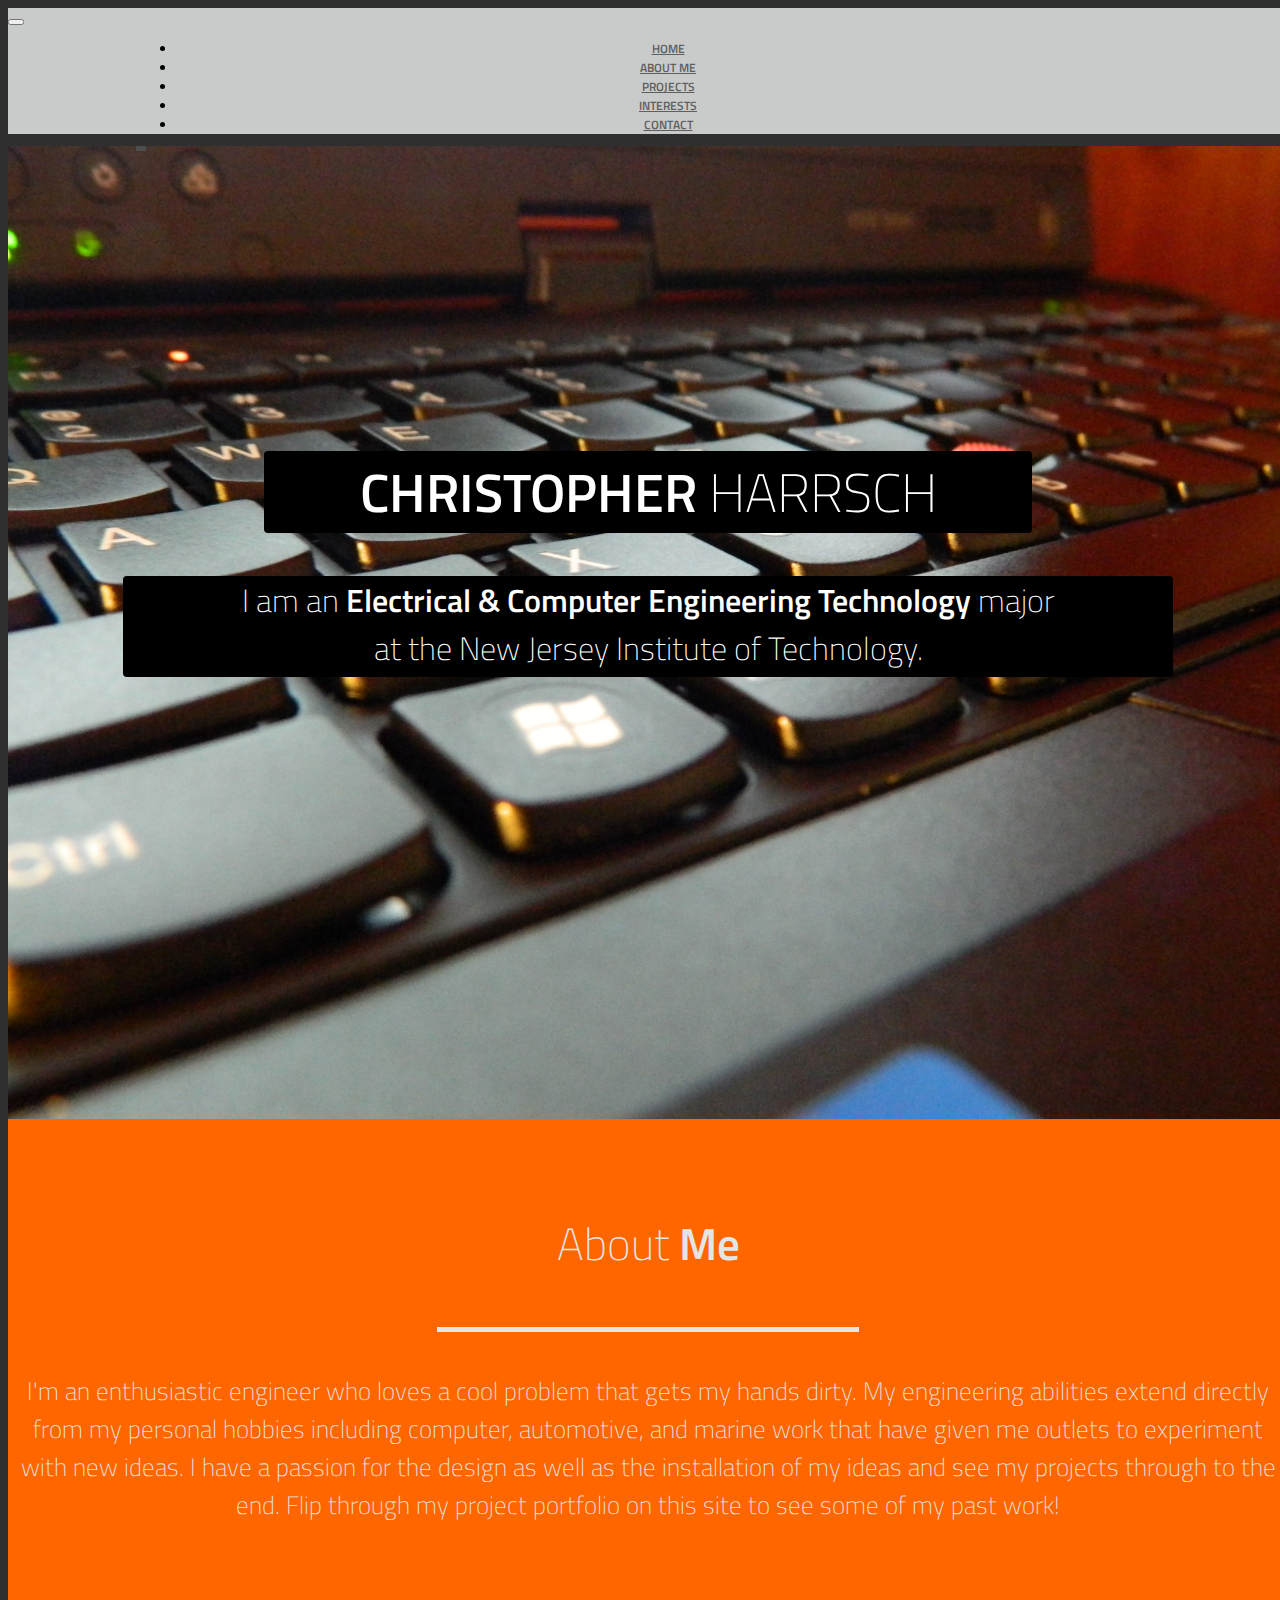
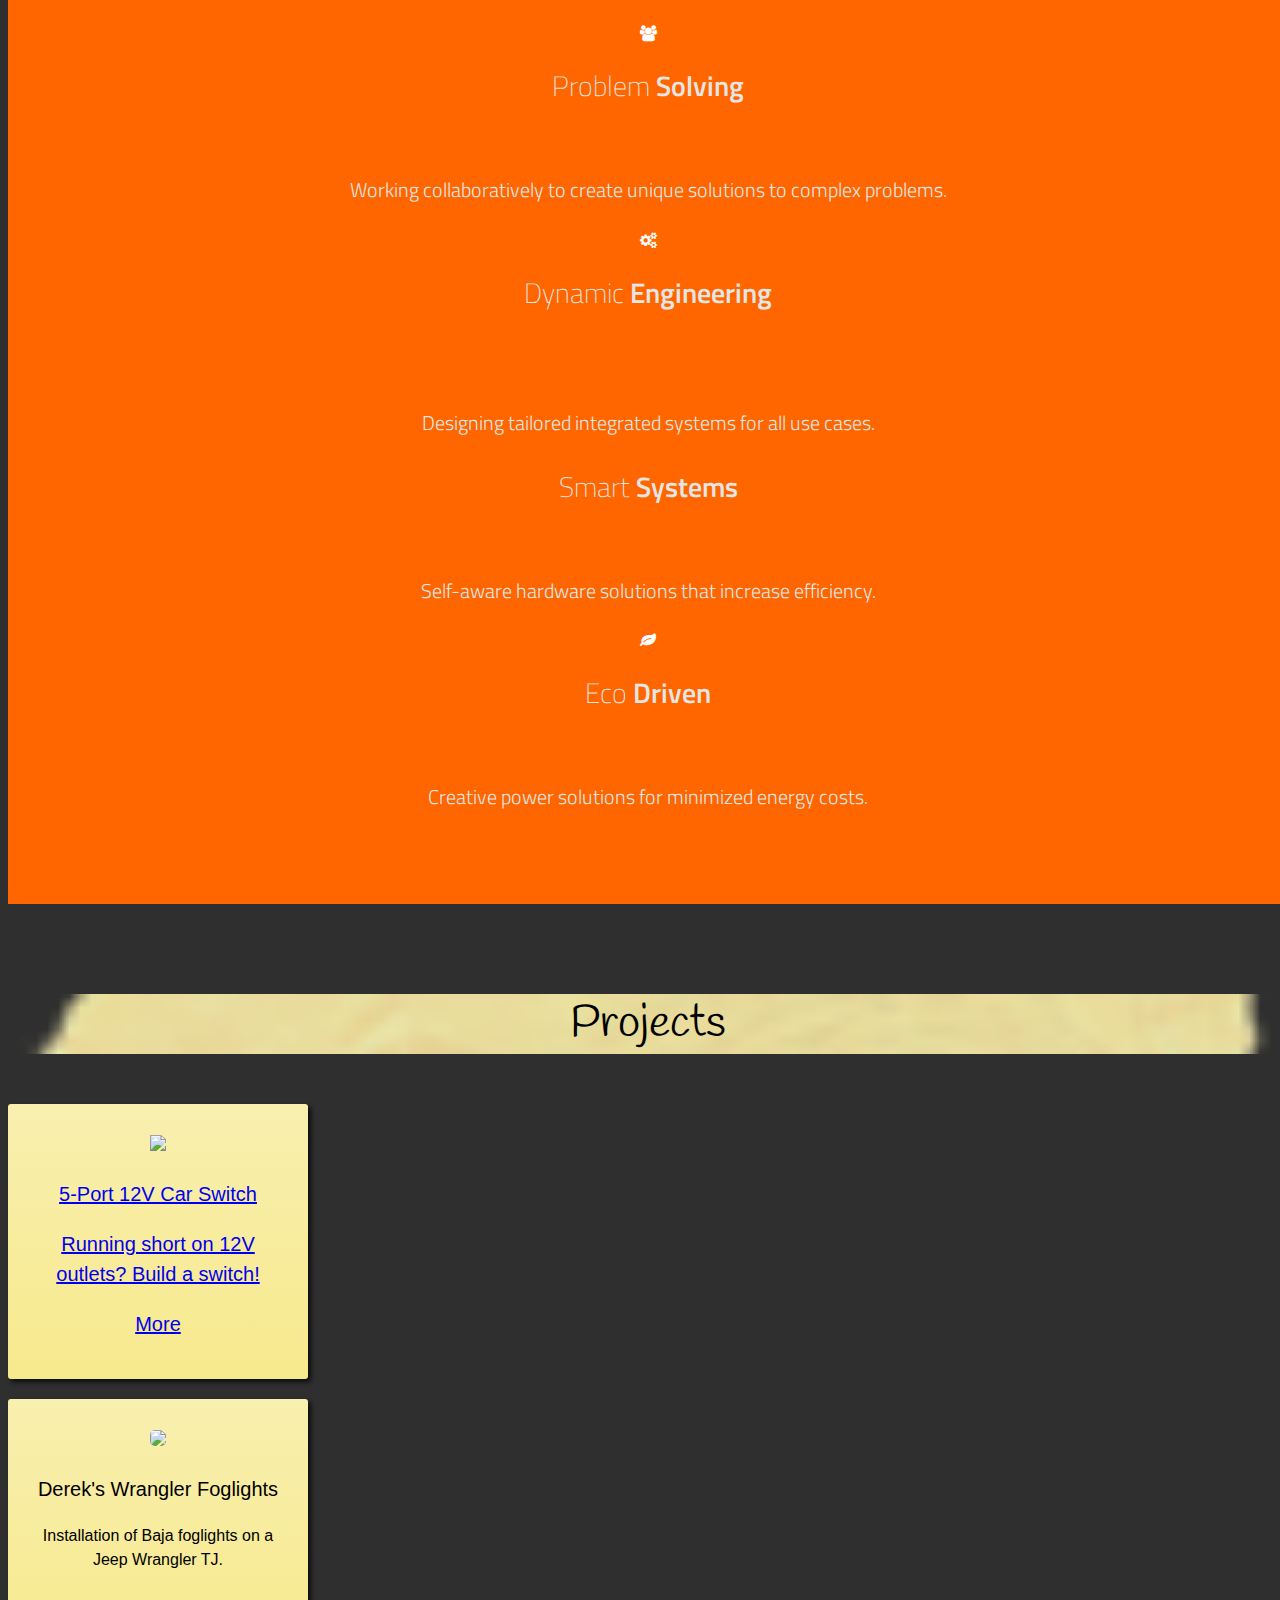
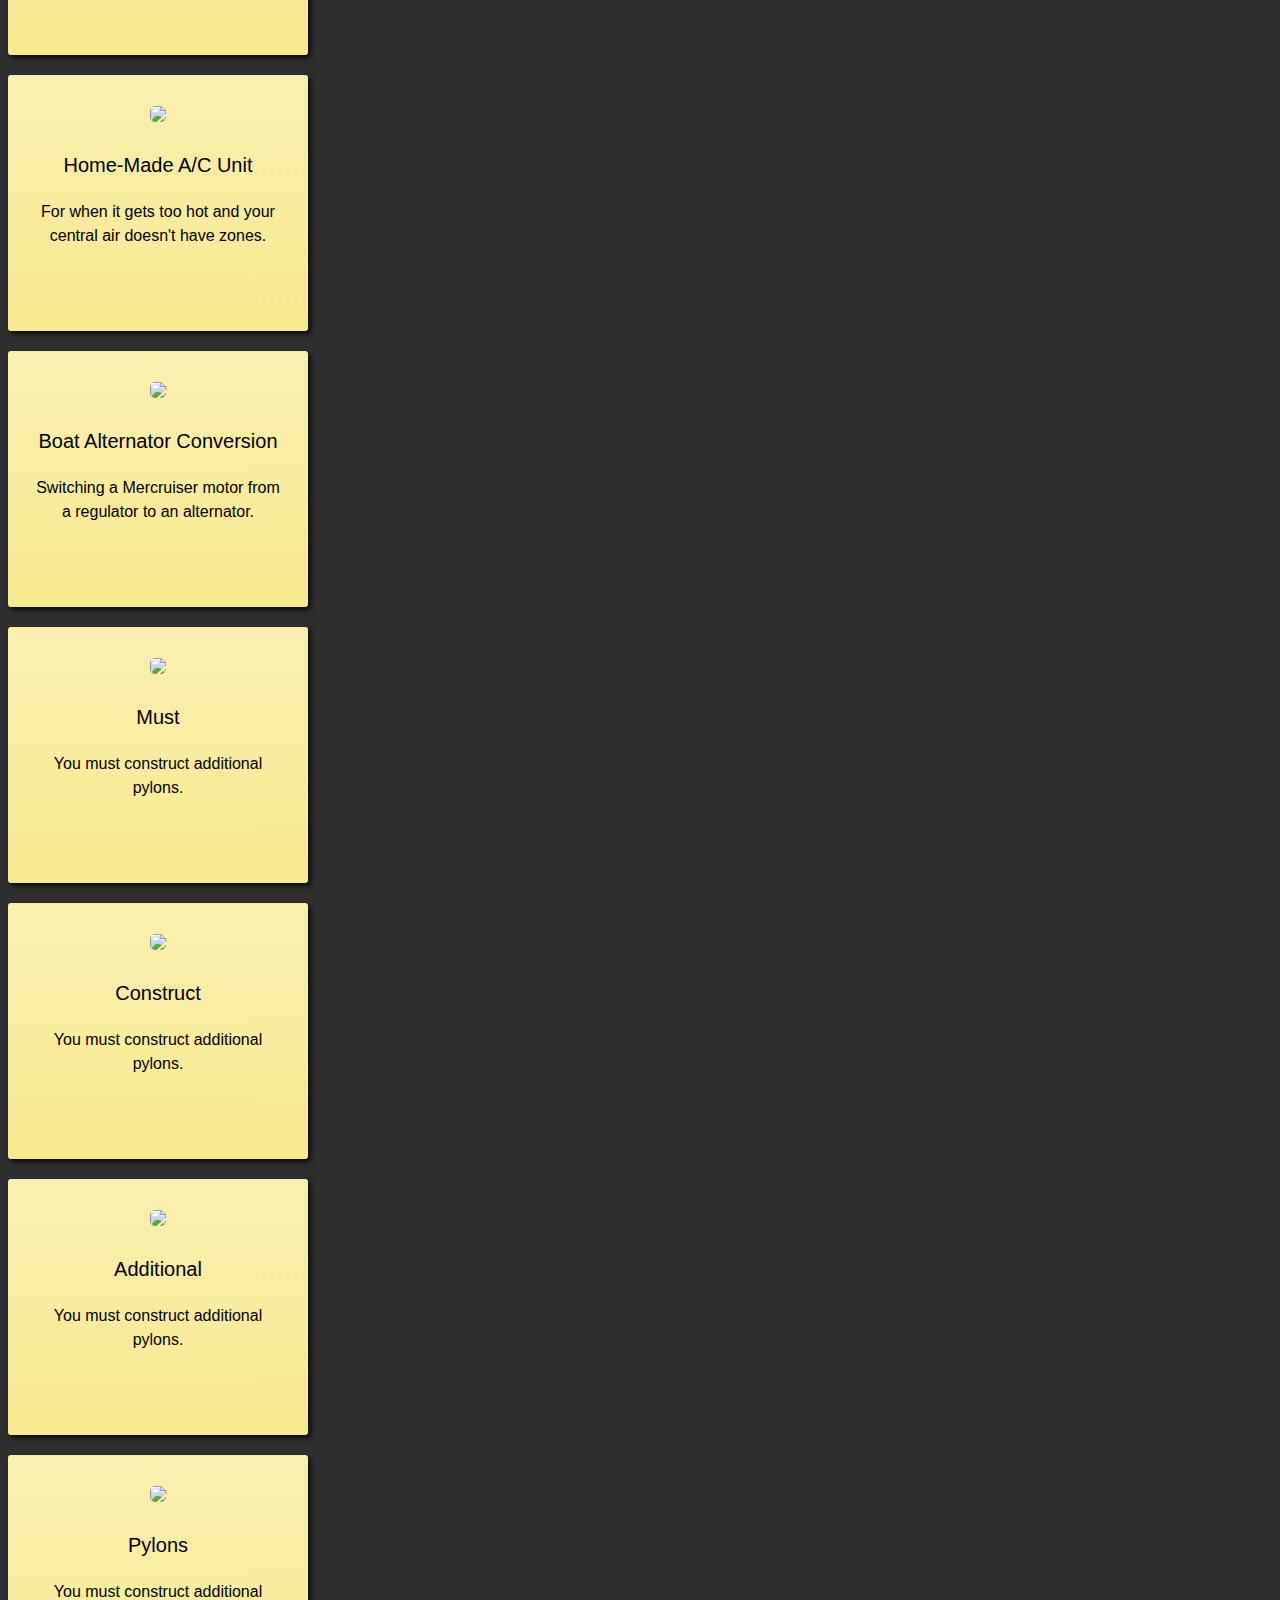
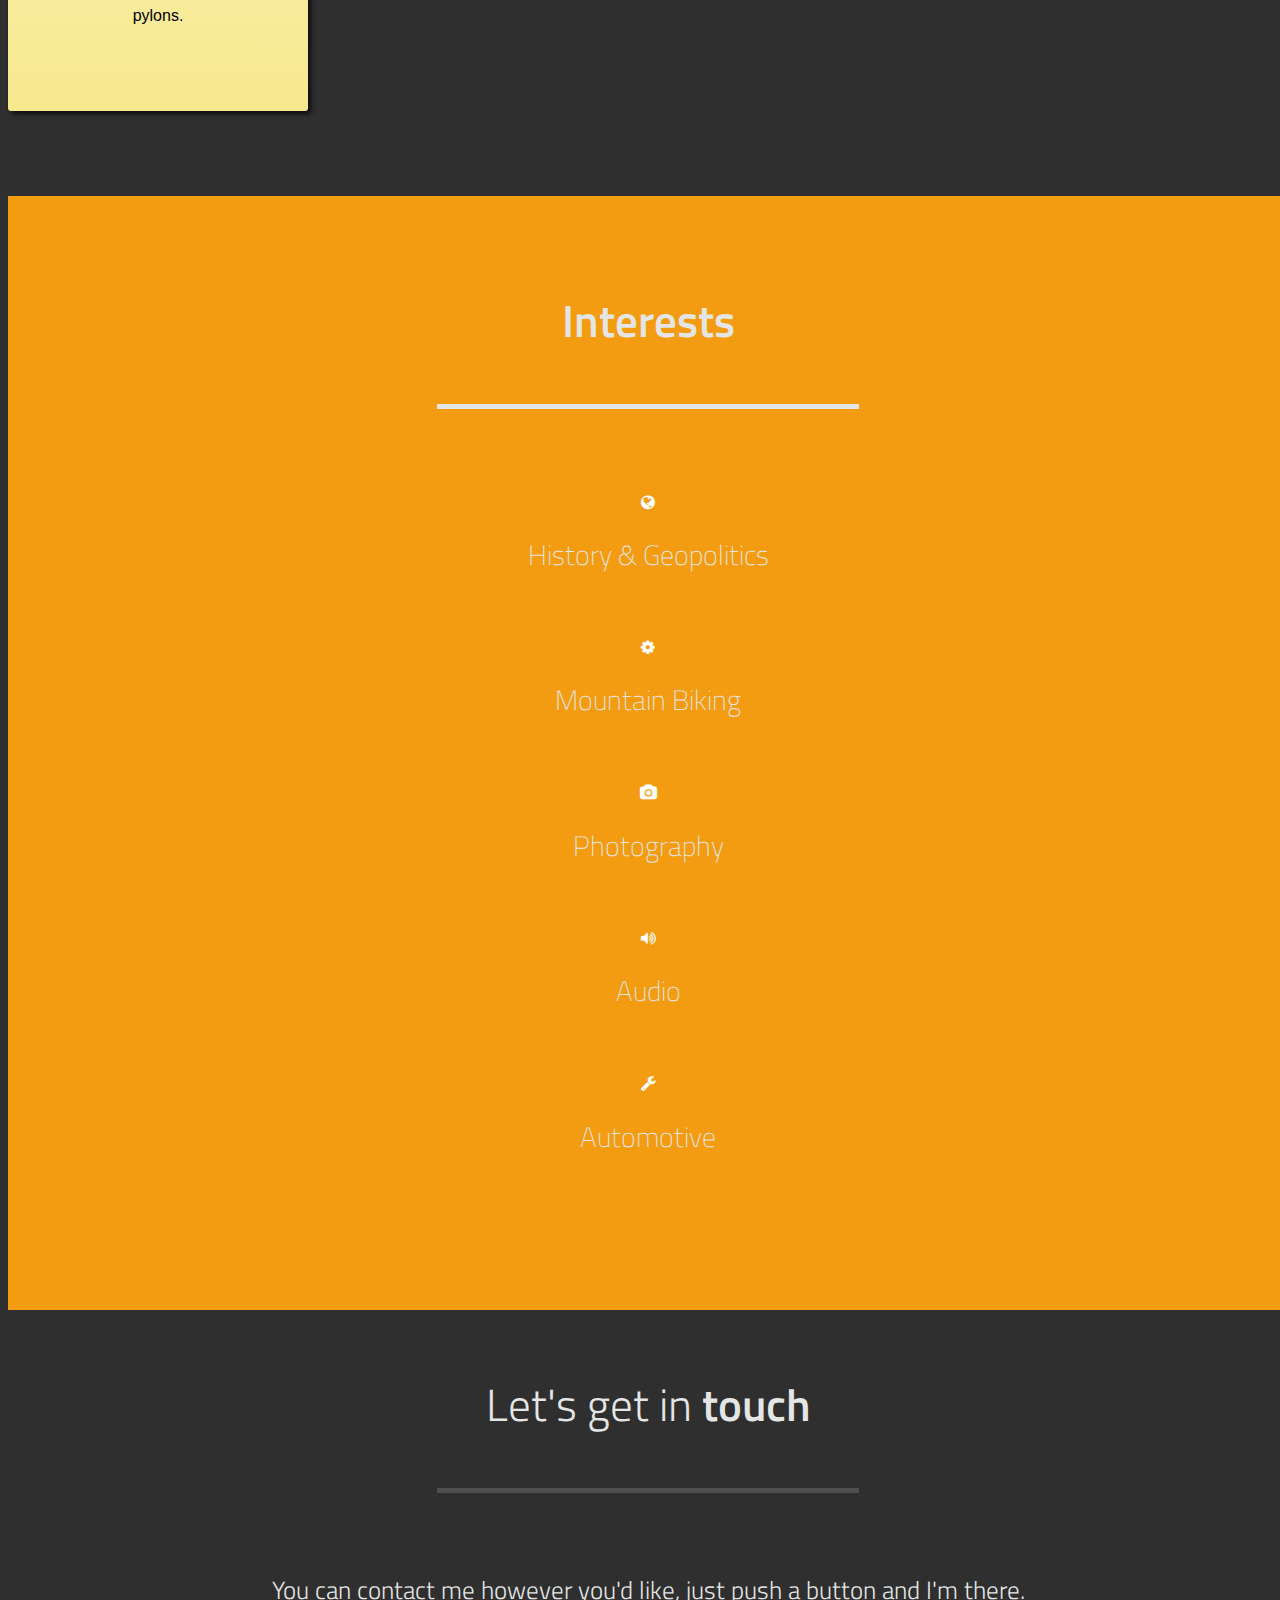
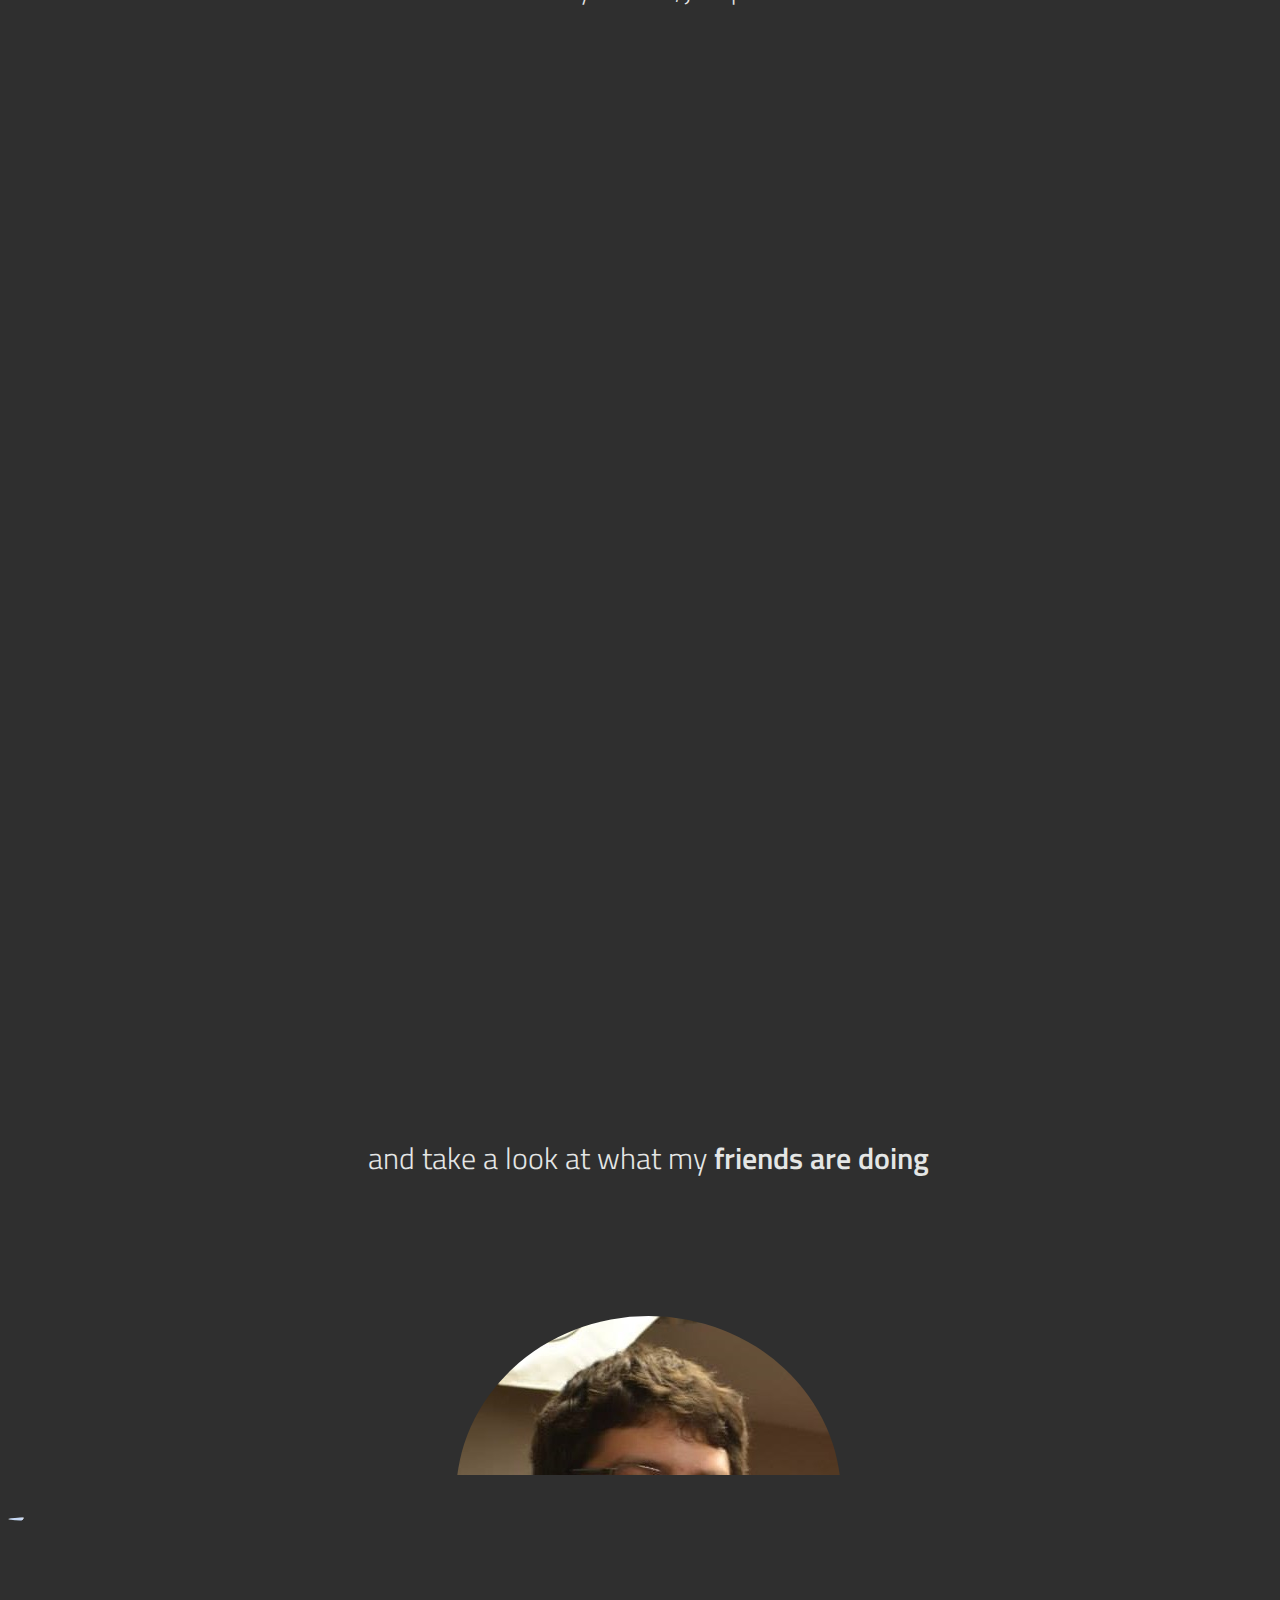
==== index.html @ 4887124a "Began Project Pages Added image folders for individual projects Added Google Analytics" ====
<!--
 * Author: Christopher Harrsch
 * Contributing Authors: Joseph Parrinello, Matthew Lavine
 * Version: Who knows
 * URL: chrisharrsch.com
 *
 * This website (chrisharrsch.com) was built
 * using the following template:
 * 
 * Original Template Author: Carlos Alvarez
 * URL: http://alvarez.is
 * Project Name: Munter - Free Bootstrap 3 Theme
 * Version: 1.0
 * URL: http://blacktie.co
 *===============================================
-->


<!doctype html>
<html>
<head lang="en">
	<meta charset="utf-8">
	<meta name="viewport" content="width=device-width, initial-scale=1, maximum-scale=1, user-scalable=no">

	<title>Christopher Harrsch</title>
	<meta name="description" content="Computer Engineer - NJIT" />
	<!--<meta name="keywords" content="christopher, harrsch, NJIT, computer, electrical, engineering, technology">-->
	<meta property="og:title" content="">

	<link rel="stylesheet" type="text/css" href="css/bootstrap.min.css">
	<link rel="stylesheet" href="fancybox/jquery.fancybox-v=2.1.5.css" type="text/css" media="screen">
    <link rel="stylesheet" href="css/font-awesome.min.css" rel="stylesheet">
    <link href="http://netdna.bootstrapcdn.com/font-awesome/4.0.3/css/font-awesome.css" rel="stylesheet">
	<link rel="stylesheet" type="text/css" href="css/style.css">
	<link rel="stylesheet" type="text/css" href="css/stickynotes.css">
	<link rel="stylesheet" type="text/css" href="css/typingeffects.css">
	<link rel="icon" type="image/ico" href="images/favicon.ico"/>

	<link href='http://fonts.googleapis.com/css?family=Titillium+Web:400,600,300,200&subset=latin,latin-ext' rel='stylesheet' type='text/css'>
	<link href='http://fonts.googleapis.com/css?family=Handlee' rel='stylesheet' type='text/css'>


	<link rel="prefetch" href="images/zoom.png">

</head>

<body>
	<div class="navbar navbar-fixed-top" data-activeslide="1">
		<div class="container">

			<!-- .navbar-toggle is used as the toggle for collapsed navbar content -->
			<button type="button" class="navbar-toggle" data-toggle="collapse" data-target=".navbar-responsive-collapse">
				<span class="icon-bar"></span>
				<span class="icon-bar"></span>
				<span class="icon-bar"></span>
			</button>


			<div class="nav-collapse collapse navbar-responsive-collapse">
				<ul class="nav row">
					<li data-slide="1" class="col-12 col-sm-2"><a id="menu-link-1" href="#slide-1" title="Next Section"><span class="icon icon-home"></span> <span class="text">HOME</span></a></li>
					<li data-slide="2" class="col-12 col-sm-2"><a id="menu-link-2" href="#slide-2" title="Next Section"><span class="icon icon-user"></span> <span class="text">ABOUT ME</span></a></li>
					<!--<li data-slide="3" class="col-12 col-sm-2"><a id="menu-link-3" href="#slide-3" title="Next Section"><span class="icon icon-camera"></span> <span class="text">GALLERY</span></a></li> -->
					<li data-slide="4" class="col-12 col-sm-2"><a id="menu-link-4" href="#slide-4" title="Next Section"><span class="icon icon-gears"></span> <span class="text">PROJECTS</span></a></li>
					<li data-slide="5" class="col-12 col-sm-2"><a id="menu-link-5" href="#slide-5" title="Next Section"><span class="icon icon-heart"></span> <span class="text">INTERESTS</span></a></li>
					<li data-slide="6" class="col-12 col-sm-2"><a id="menu-link-6" href="#slide-6" title="Next Section"><span class="icon icon-envelope"></span> <span class="text">CONTACT</span></a></li>
				</ul>
				<div class="row">
					<div class="col-sm-2 active-menu"></div>
				</div>
			</div><!-- /.nav-collapse -->
		</div><!-- /.container -->
	</div><!-- /.navbar -->


	<!-- === Arrows === 
	<div id="arrows">
		<div id="arrow-up" class="disabled"></div>
		<div id="arrow-down"></div>
		<div id="arrow-left" class="disabled visible-lg"></div>
		<div id="arrow-right" class="disabled visible-lg"></div>
	</div><!-- /.arrows -->


	<!-- === MAIN Background === -->
	<div class="slide story" id="slide-1" data-slide="1">
		<div class="slide-1-bg"></div>
		<div class="container">
			<div id="home-row-1" class="row clearfix">
				<div class="col-12">
					<h1 class="font-semibold">CHRISTOPHER<span class="font-thin"> HARRSCH</span></h1>
					<h4 class="font-thin">I am an <span class="font-semibold">Electrical & Computer Engineering Technology </span> major<br/>at the New Jersey Institute of Technology.</h4>
				</div><!-- /col-12 -->
			</div><!-- /row -->
			<!-- SHORTCUTS UNDER TITLE PAGE
			<div id="home-row-2" class="row clearfix">
				 <div class="col-12 col-sm-4"><div class="home-hover navigation-slide" data-slide="2"><i class="icon icon-user" style="color:#cfcfcf;"></i></div><span>ABOUT ME</span></div>
				<div class="col-12 col-sm-4"><div class="home-hover navigation-slide" data-slide="4"><i class="fa fa-gears" style="color:#cfcfcf;"></i></div><span>PROJECTS</span></div>
				<div class="col-12 col-sm-4"><div class="home-hover navigation-slide" data-slide="6"><i class="icon icon-envelope" style="color:#cfcfcf;"></i></div><span>CONTACT</span></div>
				<br>
				<br>
			</div><!-- /row -->
		</div><!-- /container -->
	</div><!-- /slide1 -->

	<!-- === Slide 2 / About Me === -->
	<div class="slide story" id="slide-2" data-slide="2">
		<div class="container">
			<div class="row title-row">
				<div class="col-12 font-thin">About <span class="font-semibold">Me</span></div>
			</div><!-- /row -->
			<div class="row line-row">
				<div class="hr">&nbsp;</div>
			</div><!-- /row -->
			<div class="row subtitle-row">
				<div class="col-12 font-thin">I'm an enthusiastic engineer who loves a cool problem that gets my hands dirty. My engineering abilities extend directly from my personal hobbies including computer, automotive, and marine work that have given me outlets to experiment with new ideas. I have a passion for the design as well as the installation of my ideas and see my projects through to the end. Flip through my project portfolio on this site to see some of my past work!</div>
			</div><!-- /row -->
			<div class="row content-row">
				<div class="col-12 col-lg-3 col-sm-6">
					<p><i class="fa fa-group"></i></p>
					<h2 class="font-thin">Problem <span class="font-semibold">Solving</span></h2>
					<h4 class="font-thin">Working collaboratively to create unique solutions to complex problems.</h4>
				</div><!-- /col12 -->
				<div class="col-12 col-lg-3 col-sm-6">
					<p><i class="fa fa-gears"></i></p>
					<h2 class="font-thin" style="height:70px;">Dynamic <span class="font-semibold">Engineering</span></h2>
					<h4 class="font-thin">Designing tailored integrated systems for all use cases.</h4>
				</div><!-- /col12 -->
				<div class="col-12 col-lg-3 col-sm-6">
					<p><i class="icon icon-eye-open"></i></p>
					<h2 class="font-thin">Smart <span class="font-semibold">Systems</span></h2>
					<h4 class="font-thin">Self-aware hardware solutions that increase efficiency.</h4>
				</div><!-- /col12 -->
				<div class="col-12 col-lg-3 col-sm-6">
					<p><i class="fa fa-leaf"></i></p>
					<h2 class="font-thin">Eco <span class="font-semibold">Driven</span></h2>
					<h4 class="font-thin">Creative power solutions for minimized energy costs.</h4>
				</div><!-- /col12 -->
			</div><!-- /row -->
		</div><!-- /container -->
	</div><!-- /slide2 -->

	<!-- === Slide 3 / Portfolio -->
	<!--<div class="slide story" id="slide-3" data-slide="3">
		<div class="row">
			<div class="col-12 col-sm-6 col-lg-2"><a data-fancybox-group="portfolio" class="fancybox" href="images/portfolio/airconditioner.jpg"><img class="thumb" src="images/portfolio/airconditioner.jpg" alt=""></a></div>
			<div class="col-12 col-sm-6 col-lg-2"><a data-fancybox-group="portfolio" class="fancybox" href="images/portfolio/ArduinoLEDtest.jpg"><img class="thumb" src="images/portfolio/ArduinoLEDtest.jpg" alt=""></a></div>
			<div class="col-12 col-sm-6 col-lg-2"><a data-fancybox-group="portfolio" class="fancybox" href="images/portfolio/boatalternator.jpg"><img class="thumb" src="images/portfolio/boatalternator.jpg" alt=""></a></div>
			<div class="col-12 col-sm-6 col-lg-2"><a data-fancybox-group="portfolio" class="fancybox" href="images/portfolio/carswitch.jpg"><img class="thumb" src="images/portfolio/carswitch.jpg" alt=""></a></div>
			<div class="col-12 col-sm-6 col-lg-2"><a data-fancybox-group="portfolio" class="fancybox" href="images/portfolio/carswitch2.jpg"><img class="thumb" src="images/portfolio/carswitch2.jpg" alt=""></a></div>
			<div class="col-12 col-sm-6 col-lg-2"><a data-fancybox-group="portfolio" class="fancybox" href="images/portfolio/explorermotorswap.jpg"><img class="thumb" src="images/portfolio/explorermotorswap.jpg" alt=""></a></div>
			<div class="col-12 col-sm-6 col-lg-2"><a data-fancybox-group="portfolio" class="fancybox" href="images/portfolio/explorermotorswap2.jpg"><img class="thumb" src="images/portfolio/exlporermotorswap2.jpg" alt=""></a></div>
			<div class="col-12 col-sm-6 col-lg-2"><a data-fancybox-group="portfolio" class="fancybox" href="images/portfolio/midairrefueling.jpg"><img class="thumb" src="images/portfolio/midairrefueling.jpg" alt=""></a></div>
			<div class="col-12 col-sm-6 col-lg-2"><a data-fancybox-group="portfolio" class="fancybox" href="images/portfolio/serverprecase.jpg"><img class="thumb" src="images/portfolio/serverprecase.jpg" alt=""></a></div>
			<div class="col-12 col-sm-6 col-lg-2"><a data-fancybox-group="portfolio" class="fancybox" href="images/portfolio/phonevibrate.jpg"><img class="thumb" src="images/portfolio/phonevibrate.jpg" alt=""></a></div>
			<div class="col-12 col-sm-6 col-lg-2"><a data-fancybox-group="portfolio" class="fancybox" href="images/portfolio/midairrefueling2.jpg"><img class="thumb" src="images/portfolio/midairrefueling2.jpg" alt=""></a></div>
			<div class="col-12 col-sm-6 col-lg-2"><a data-fancybox-group="portfolio" class="fancybox" href="images/portfolio/SLI.jpg"><img class="thumb" src="images/portfolio/SLI.jpg" alt=""></a></div>
		</div><!-- /row -->
	<!--</div><!-- /slide3 -->

	<!-- === Slide 4 / Projects === -->
	<div class="slide story" id="slide-4" data-slide="4">
		<div class="container">
			<div class="row title-row">
				<div class="col-12 font-thin tape-effect">Projects</div>
			</div><!-- /row -->
			<div class="row"> <!-- Project Row, should only contain 4 stickynotes -->
				<div class="col-sm-3"> <!-- Offset goes here if needed-->
					<div class="stickynote">
						<a href="/projects/project1.html">
						<img src="images/stickythumbs/carswitchthumb.jpg">
						<p class="header">5-Port 12V Car Switch</p>
						<p class="subtext">Running short on 12V outlets? Build a switch!</p>
						<div class="button">More</div>
						</a>
					</div>
				</div>
				<div class="col-sm-3">
					<div class="stickynote">
						<img src="images/stickythumbs/jeepthumb.jpg">
						<p class="header">Derek's Wrangler Foglights</p>
						<p class="subtext">Installation of Baja foglights on a Jeep Wrangler TJ.</p>
						<div class="button">More</div>
					</div>
				</div>
				<div class="col-sm-3"> 
					<div class="stickynote">
						<img src="images/stickythumbs/airconditionerthumb.jpg">
						<p class="header">Home-Made A/C Unit</p>
						<p class="subtext">For when it gets too hot and your central air doesn't have zones.</p>
						<div class="button">More</div>
					</div>
				</div>
				<div class="col-sm-3">
					<div class="stickynote">
						<img src="images/stickythumbs/boatalternatorthumb.jpg">
						<p class="header">Boat Alternator Conversion</p>
						<p class="subtext">Switching a Mercruiser motor from a regulator to an alternator.</p>
						<div class="button">More</div>
					</div>
				</div>
			</div>
			<div class="row"> <!-- Project Row, should only contain 4 stickynotes -->
				<div class="col-sm-3"> <!-- Offset goes here if needed-->
					<div class="stickynote">
						<img src="images/stickythumbs/placeholder.png">
						<p class="header">Must</p>
						<p class="subtext">You must construct additional pylons.</p>
						<div class="button">More</div>
					</div>
				</div>
				<div class="col-sm-3">
					<div class="stickynote">
						<img src="images/stickythumbs/placeholder.png">
						<p class="header">Construct</p>
						<p class="subtext">You must construct additional pylons.</p>
						<div class="button">More</div>
					</div>
				</div>
				<div class="col-sm-3"> 
					<div class="stickynote">
						<img src="images/stickythumbs/placeholder.png">
						<p class="header">Additional</p>
						<p class="subtext">You must construct additional pylons.</p>
						<div class="button">More</div>
					</div>
				</div>
				<div class="col-sm-3">
					<div class="stickynote">
						<img src="images/stickythumbs/placeholder.png">
						<p class="header">Pylons</p>
						<p class="subtext">You must construct additional pylons.</p>
						<div class="button">More</div>
					</div>
				</div>
			</div>
		</div><!-- /container -->
	</div><!-- /slide4 -->

	<!-- === Slide 5 / Interests === -->
	<div class="slide story" id="slide-5" data-slide="5">
		<div class="container">
			<div class="row title-row">
				<div class="col-12 font-thin"><span class="font-semibold">Interests</span></div>
			</div><!-- /row -->
			<div class="row line-row">
				<div class="hr">&nbsp;</div>
			</div><!-- /row -->
			<div class="row content-row">
				<div class="col-sm-1 hidden-sm">&nbsp;</div>
				<div class="col-12 col-sm-2">
					<p><i class="fa fa-globe"></i></p>
					<h2 class="font-thin">History & Geopolitics</h2>
				</div><!-- /col12 -->
				<div class="col-12 col-sm-2">
					<p><i class="fa fa-gear"></i></p>
					<h2 class="font-thin">Mountain Biking</h2>
				</div><!-- /col12 -->
				<div class="col-12 col-sm-2">
					<p><i class="fa fa-camera"></i></p>
					<h2 class="font-thin">Photography</h2>
				</div><!-- /col12 -->
				<div class="col-12 col-sm-2">
					<p><i class="fa fa-volume-up"></i></p>
					<h2 class="font-thin">Audio</h2>
				</div><!-- /col12 -->
				<div class="col-12 col-sm-2">
					<p><i class="fa fa-wrench"></i></p>
					<h2 class="font-thin">Automotive</h2>
				</div><!-- /col12 -->
				<div class="col-sm-1 hidden-sm">&nbsp;</div>
			</div><!-- /row -->
		</div><!-- /container -->
	</div><!-- /slide5 -->

	<!-- === Slide 6 / Contact === -->
	<div class="slide story" id="slide-6" data-slide="6">
		<div class="container">
			<div class="row title-row">
				<div class="col-12 font-light">Let's get in <span class="font-semibold">touch</span></div>
			</div><!-- /row -->
			<div class="row line-row">
				<div class="hr">&nbsp;</div>
			</div><!-- /row -->
			<div class="row subtitle-row">
				<div class="col-sm-1 hidden-sm">&nbsp;</div>
				<div class="col-12 col-sm-10 font-light">You can contact me however you'd like, just push a button and I'm there.</div>
				<div class="col-sm-1 hidden-sm">&nbsp;</div>
			</div><!-- /row -->
			<div id="contact-row-4" class="row">
				<div class="col-sm-1 hidden-sm">&nbsp;</div>
				<div class="col-12 col-sm-2 with-hover-text">
					<p><a target="_blank" href="#"><i class="icon icon-phone"></i></a></p>
					<span class="hover-text font-light ">You have to buy me dinner first!</span></a>
				</div><!-- /col12 -->
				<div class="col-12 col-sm-2 with-hover-text">
					<p><a href="mailto:chris@harrsch.net"><i class="icon icon-envelope"></i></a></p>
					<span class="hover-text font-light ">chris@harrsch.net</span></a>
				</div><!-- /col12 -->
				<div class="col-12 col-sm-2 with-hover-text">
					<p><a target="_blank" href="https://maps.google.com/maps?q=07103&hl=en&ll=40.739909,-74.197369&spn=0.038044,0.084543&sll=40.731283,-74.182055&sspn=0.152195,0.338173&t=h&hnear=Newark,+New+Jersey+07103&z=14&iwloc=A"><i class="icon icon-home"></i></a></p>
					<span class="hover-text font-light ">Newark, New Jersey<br>Zip Code 07103</span></a>
				</div><!-- /col12 -->
				<div class="col-12 col-sm-2 with-hover-text">
					<p><a target="_blank" href="https://www.facebook.com/christopher.harrsch"><i class="icon icon-facebook"></i></a></p>
					<span class="hover-text font-light ">facebook.com/<br>christopher.harrsch</span></a>
				</div><!-- /col12 -->
				<div class="col-12 col-sm-2 with-hover-text">
					<p><a target="_blank" href="https://twitter.com/dschris"><i class="icon icon-twitter"></i></a></p>
					<span class="hover-text font-light ">@DSChris</span></a>
				</div><!-- /col12 -->
				<div class="col-sm-1 hidden-sm">&nbsp;</div>
			</div><!-- /row -->
		</div><!-- /container -->

		<!-- Friends of Hagrid -->
		<div class="container">
			<div class="row title-row">
				<div style="font-size: 30px" class="col-12 font-light">and take a look at what my <span class="font-semibold">friends are doing</span></div>
			</div><!-- /row -->
			<div id="contact-row-4" class="row">
				<div class="col-sm-2">&nbsp;</div>
				<div class="col-12 col-sm-2 with-hover-text">
					<p><a target="_blank" href="http://parrinello.me"><img src="images/friends/joeprofile.jpg"></a></p>
					<span class="hover-text font-light ">Joe Parrinello</span></a>
				</div><!-- /col12 -->
				<div class="col-12 col-sm-2 with-hover-text">
					<p><a href="https://www.matthewlavine.net/"><img src="https://avatars0.githubusercontent.com/u/2528763"></a></p>
					<span class="hover-text font-light ">Matthew Lavine</span></a>
				</div><!-- /col12 -->
				<div class="col-12 col-sm-2 with-hover-text">
					<p><a target="_blank" href="http://trevorsummerfield.com/"><img src="https://avatars1.githubusercontent.com/u/2180041"></a></p>
					<span class="hover-text font-light ">Trevor Summerfield</span></a>
				</div><!-- /col12 -->
				<div class="col-12 col-sm-2 with-hover-text">
					<p><a target="_blank" href="https://twitter.com/MichaelSelsky"><img src="https://pbs.twimg.com/profile_images/476948445388083200/GBJ1RTml_400x400.jpeg"></a></p>
					<span class="hover-text font-light ">Michael Selsky</span></a>
				</div><!-- /col12 -->
				<div class="col-sm-1 hidden-sm">&nbsp;</div>
			</div><!-- /row -->
		</div><!-- /container -->
	</div><!-- /Slide 6 -->

<!--<script>
	// Google Analytics
  (function(i,s,o,g,r,a,m){i['GoogleAnalyticsObject']=r;i[r]=i[r]||function(){
  (i[r].q=i[r].q||[]).push(arguments)},i[r].l=1*new Date();a=s.createElement(o),
  m=s.getElementsByTagName(o)[0];a.async=1;a.src=g;m.parentNode.insertBefore(a,m)
  })(window,document,'script','//www.google-analytics.com/analytics.js','ga');

  ga('create', 'UA-56899841-1', 'auto');
  ga('send', 'pageview');

</script>-->

</body>

	<!-- SCRIPTS -->
	<script src="js/html5shiv.js"></script>
	<script src="js/jquery-1.10.2.min.js"></script>
	<script src="js/jquery-migrate-1.2.1.min.js"></script>
	<script src="js/bootstrap.min.js"></script>
	<script src="js/jquery.easing.1.3.js"></script>
	<script type="text/javascript" src="fancybox/jquery.fancybox.pack-v=2.1.5.js"></script>
	<script src="js/script.js"></script>

	<!-- fancybox init -->
	<script>
	$(document).ready(function(e) {
		var lis = $('.nav > li');
		menu_focus( lis[0], 1 );

		$(".fancybox").fancybox({
			padding: 10,
			helpers: {
				overlay: {
					locked: false
				}
			}
		});

	});
	</script>


</html>
---- css/style.css ----
/*
 * Author: Christopher Harrsch
 * Contributing Authors: Joseph Parrinello, Matthew Lavine
 * Version: Who knows
 * URL: chrisharrsch.com
 *
 * This website (chrisharrsch.com) was built
 * using the following template:
 * 
 * Original Template Author: Carlos Alvarez
 * URL: http://alvarez.is
 * Project Name: Munter - Free Bootstrap 3 Theme
 * Version: 1.0
 * URL: http://blacktie.co
 *===============================================
 */

 .project {
 	margin-bottom: 30px;
 }

 .projectImg {
 	width:100%;
 }

.font-thin {
	font-family: "Titillium Web", sans-serif;
	font-weight: 200;
}

.font-semibold {
	font-family: "Titillium Web", sans-serif;
	font-weight: 600;
}

.font-light {
	font-family: "Titillium Web", sans-serif;
	font-weight: 300;
}

* {
	position: relative;
}

.breaker {
	clear: both;
	font-size: 1px;
	line-height: 1px;
	height: 1px;
}

html, body {
	height: 100%;
	width: 100%;
}

body {
	background-color: #2f2f2f;
	font-family: "Titillium Web", sans-serif;
	font-weight: normal;
	overflow-x: hidden;
	-webkit-font-smoothing: antialiased !important;
}

.justify-text {
	text-align: justify;
}

.navbar {
	background-color: #e4e6e5;
	background-color: rgba( 228, 230, 229, .85 );
	border-bottom: 0 none;
	font-size: 12px;
	transition: .25s all linear;
}

.navbar.inv {
	background-color: rgba( 0, 0, 0, .5 );
	border-bottom: 1px solid #bfbfbf;
}

.navbar .nav a {
	color: #5f5f5f;
	font-family: "Titillium Web", sans-serif;
	font-weight: 600;
	transition: all .5 linear;
}

.navbar.inv a {
	color: #e4e6e5;
}


.navbar-responsive-collapse {
	margin: 0 auto;
	width: 80%;
}

.nav li {
	text-align: center;
	white-space: nowrap;
}

.nav > li > a:hover,
.nav > li > a:focus {
	background-color: inherit;
	outline: none;
}

.navbar-brand {
	padding: 8px;
}

.active-menu {
	background-color: #4e4e4e;
	content: '.';
	display: block;
	height: 5px;
	left: 0;
	position: absolute;
	top: 0;
	-webkit-transition: all .5 linear;
	-moz-transition: all .5 linear;
	transition: all .5 linear;
	width: 1%;
	z-index: 9;
}

.inv .active-menu {
	background-color: #e4e6e5;
}

.special-active-menu {
	z-index: 10;
}

#special-active-menu-1,
#special-active-menu-6 {
	background-color: #4e4e4e !important;
}

#special-active-menu-2 {
	background-color: #ff6600 !important;
}

#special-active-menu-3 {
	background-color: #e74c3c !important;
}

#special-active-menu-4 {
	background-color: #34495e !important;
}

#special-active-menu-5 {
	background-color: #e67e22 !important;
}

@media (min-width: 768px) and (max-width: 991px) {
	#slide-4 .content-row h2 {
		min-height: 6em;
	}
}

@media (max-width: 767px) {

	.nav li {
		text-align: left;
		white-space: nowrap;
	}

	.navbar-responsive-collapse  {
		width: 100%;
	}

	.active-menu {
		display: none !important;
	}

	.navbar-toggle {
		margin-right: 10px;
	}

	.navbar {
		background-color: #e4e6e5 !important;
		padding: 0;
	}

	.navbar .nav a {
		color: #e4e6e5;
		font-size: 16px;
		padding-left: 0;
	}

	.icon {
		margin-right: 12px;
	}

	.nav li[data-slide="1"],
	.nav li[data-slide="6"] {
		background-color: #2f2f2f;
	}

	.nav li[data-slide="2"] {
		background-color: #1abc9c;
	}

	.nav li[data-slide="3"] {
		background-color: #e74c3c;
	}

	.nav li[data-slide="4"] {
		background-color: #34495e;
	}

	.nav li[data-slide="5"] {
		background-color: #e67e22;
	}

	.navbar-brand {
		margin: 0;
		text-align: left;
	}
}

:focus {outline:none;}
::-moz-focus-inner {border:0;}

.slide {
	padding-bottom: 65px;
	padding-top: 50px;
	text-align: center;
}

.slide-1-bg {
	position: absolute;
    top: 0px;
    right: 0px;
    bottom: 0px;
    left: 0px;
    background-image: url('../images/bg1webfriendly.jpg');


    -webkit-background-size: cover;
    -moz-background-size: cover;
    -o-background-size: cover;
    background-size: cover;
	background-attachment: relative;
	background-position: center center;
	background-repeat: no-repeat;

    /*-webkit-filter: blur(6px);
    -moz-filter: blur(6px);
    -o-filter: blur(6px);
    -ms-filter: blur(6px);
    filter: blur(6px);*/
}

#slide-1 {
	color: #ffffff;
    width: 100%;
    	padding-bottom: 400px;
}

#slide-1 h1 {
	margin-top: 230px;
}

@media (min-width:700px){
  #home-row-1 h1,
  #home-row-1 h4  {
    background:black;
    border-radius:4px;

  }

  #home-row-1 h1 {
    margin-left:20%;
    margin-right:20%;
  }

  #home-row-1 h4 {
    margin-left:9%;
    margin-right:9%;
    padding-bottom:5px;
  }
}

@media (max-width: 991px) {
	#slide-1 {
		background-position: -70% 0, 170% 0;
	}
}

@media (max-width: 767px) {
	#slide-1 {
		background-image: none;
	}
}

	#home-row-1,
	#home-row-2 {
		padding-top: 25px;
	}

	#home-row-1 h1 {
		font-size: 54px;
	}

	#home-row-1 h4 {
		font-size: 32px;
	}

	#home-row-2 {
		font-size: 25px;
	}

	#home-row-2 .col-12 {
		height: 232px;
		padding-top: 30px;
	}

	#home-row-2 .col-12 .home-hover {
		height: 166px;
		overflow: hidden;
		padding-top: 26px;
		transition: all ease-in .5s;
	}

	#home-row-2 .col-12 .home-hover:hover {
		height: 166px;
		padding-top: 0;
	}

@media (max-width: 767px) {
	#home-row-1,
	#home-row-2 {
		padding-top: 16px;
	}

	#home-row-1 h1 {
		font-size: 35px;
	}

	#home-row-1 h4 {
		font-size: 21px;
	}

	#home-row-2 {
		font-size: 16px;
	}
}

#slide-2 {
	background-color: #ff6600;
	color: #e4e6e5;
	padding-top: 90px;
}

	.title-row {
		font-size: 45px;
		padding-bottom: 50px;
	}

	.line-row .hr {
		background-color: #e4e6e5;
		height: 5px;
		margin: 0 auto;
		width: 33%;
	}

	.subtitle-row {
		font-size: 25px;
		padding-bottom: 40px;
		padding-top: 40px;
	}

	.content-row {
		padding-top: 45px;
	}

	.content-row i,
	#about-row-5 i {
		display: block;
		margin: 0 auto;
		max-height: 100%;
		max-width: 100%;
	}

	.content-row h2 {
		font-size: 28px;
		padding-bottom: 40px;
	}

	.content-row h4 {
		font-family: "Titillium Web", "Lucida Sans Unicode", "Lucida Grande", sans-serif;
		font-size: 20px;
		font-weight: 300;
	}

	i {
		font-size: 80px;
		color: white;
	}


@media (max-width: 767px) {
	.title-row {
		font-size: 34px;
		padding-bottom: 33px;
	}

	.subtitle-row {
		font-size: 26px;
		padding-bottom: 26px;
		padding-top: 26px;
	}

	.content-row {
		padding-top: 29px;
	}

	.content-row h2 {
		font-size: 24px;
		padding-bottom: 26px;
	}

	.content-row h4 {
		font-size: 20px;
	}
}

/*#slide-3 {
	background-color: #000;
	margin: 0 auto;
	overflow: hidden;
	padding: 0;
	text-align: left;
	width: 100%;
}

	#slide-3 .col-12 {
		display: inline-block;
		height: 451px;
		margin: 0;
		padding: 0;
		width: 452px;
	}

	#slide-3 a,
	#slide-3 img {
		display: inline-block;
		height: 100%;
		margin: 0 auto;
		width: 100%;
	}

@media (max-width: 991px) {
	#slide-3 {
		text-align: center;
		width: 100%;
	}

	#slide-3 .row {
		left: 0 !important;
		margin: 0;
		width: 100% !important;
	}

	#slide-3 .col-12 {
		height: auto;
		width: 50%
	}

	#slide-3 a,
	#slide-3 img {
		height: auto;
		max-height: 100%;
		max-width: 100%;
		width: auto;
	}
}

@media (max-width: 767px) {
	#slide-3 .col-12 {
		width: 100%;
	}
}*/

#slide-4 {
	background-image: url('../images/corkboard.jpg');
	/*background-color: #34495e;*/
	/*color: #e4e6e5;*/
	color: black;
	padding-top: 90px;
}

#slide-4 i {
		font-size: 80px;
		color: black;
	}


#slide-5 {
	background-color: #f39c12;
	color: #e4e6e5;
	padding-top: 90px;
}

#slide-6 {
	background-color: #2f2f2f;
	color: #e4e6e5;
	/*padding-bottom: 350px;*/
	padding-top: 60px;
}

@media (max-width: 767px) {
	#slide-6 {
		background-image: none;
	}
}

	#slide-6 .line-row .hr {
		background-color: #4e4e4e;
		color: #4e4e4e;
	}

	#slide-6 a {
		color: inherit;
		outline: none;
		text-decoration: none;
	}

@media (max-width: 767px) {
	.with-hover-text{
		margin-bottom: 2em;
		margin-top: 1em;
	}
}

	#contact-row-4 {
		padding-top: 25px;
	}

	#contact-row-4 .col-12 {
		height: 175px;
		overflow: hidden;
		padding-top: 20px;
		transition: all ease-in .5s;
	}

	#contact-row-4 img {
		border-radius: 50%;
		display: block;
		margin: 0 auto;
		max-height: 100%;
		max-width: 100%;
	}

	#contact-row-4 .col-12:hover {
		height: 175px;
		padding-top: 0;
	}

	#contact-row-4 .col-12 .hover-text {
		display: none;
		font-size: 20px;
	}

#slide-7 {
	background-color: #e4e6e5;
	color: #4e4e4e;
	font-size: 35px;
	line-height: 50px;
	text-align: center;
}

#lightbox-out {
	background-color: rgba( 0, 0, 0, 0.7 );
	height: 100%;
	position: fixed;
	width: 100%;
	z-index: 99999;
}

.with-hover-text span {
	display: none;
}
/*
.zoom {
	background-image: url('../images/zoom.png');
	background-position: center center;
	background-repeat: no-repeat;
	height: 100%;
	left: 0;
	position: absolute;
	top: 0;
	width: 100%;
	z-index: 999;
}

#arrows {
	bottom: 10%;
	height: 80px;
	position: fixed;
	right: 10%;
	width: 80px;
	z-index: 1000;
}

#arrows div {
	background-image: url('../images/website-arrows.png');
	cursor: pointer;
	height: 30px;
	position: absolute;
	width: 30px;
}

#arrows div.disabled {
	cursor: default;
}

#arrow-up {
	background-position: 30px 0;
	left: 25px;
	top: 0;
}

#arrow-up.disabled {
	background-position: 0 0;
}

#arrow-down {
	background-position: 30px -30px;
	left: 25px;
	bottom: 0;
}

#arrow-down.disabled {
	background-position: 0 -30px;
}

#arrow-left {
	background-position: 30px -60px;
	left: 0;
	top: 25px;
}

#arrow-left.disabled {
	background-position: 0 -60px;
}

#arrow-right {
	background-position: 30px -90px;
	right: 0;
	top: 25px;
}

#arrow-right.disabled {
	background-position: 0 -90px;
}
*/

.navigation-slide {
	cursor: pointer;
}
---- css/stickynotes.css ----
/*
 * Author: Christopher Harrsch
 * Contributing Authors: Joseph Parrinello, Matthew Lavine
 * Version: Who knows
 * Purpose: Create a stylesheet that utilizes CSS3 to make sticky notes for
 * projects and their descriptions with a thumbnail.
 * URL: chrisharrsch.com
 */
.stickynote {
    color:black;
    display: block;
    padding:25px 25px 40px;
    margin:0px auto 20px auto;
    margin-top:0px;
    margin-bottom:20px;
    margin-left:auto;
    width:250px;
    /*height:300px; */
    font:20px'Helvetica', cursive;
    line-height:1.5;
    border:0;
    border-radius:3px;
    background: -webkit-linear-gradient(#F9EFAF, #F7E98D);
    background: -moz-linear-gradient(#F9EFAF, #F7E98D);
    background: -o-linear-gradient(#F9EFAF, #F7E98D);
    background: -ms-linear-gradient(#F9EFAF, #F7E98D);
    background: linear-gradient(#F9EFAF, #F7E98D);
    -webkit-box-shadow: 3px 3px 5px 0px rgba(0, 0, 0, 0.75);
    -moz-box-shadow:    3px 3px 5px 0px rgba(0, 0, 0, 0.75);
    box-shadow:         3px 3px 5px 0px rgba(0, 0, 0, 0.75);
    overflow:hidden;
    font-smoothing:subpixel-antialiased;
    max-width:520px;
    /*max-height:400px;*/
}


.stickynote>.button {
    position:relative;
    top:10px;
    opacity:1;
    -webkit-transition: opacity 0.5s, top 0.5s ease-in;
    -moz-transition: opacity 0.5s, top 0.5s ease-in;
    transition: opacity 0.5s, top 0.5s ease-in;
    cursor: pointer;
    border-radius:3px;
    color:white;
    font:15px'Helvetica', cursive;
    text-align:center;
    background:grey;
    padding:5px;
    margin:0 auto;
    width:60px
}

.stickynote>p {
    text-align:center;
}
.stickynote>img {
    width:200px;
    border-radius:5px;
}

.stickynote>p.header{
    font-size: 20px;
}
.stickynote>p.subtext{
    font-size: 16px;
}

.tape-effect{
    font-family: 'Handlee', cursive;
    background-image: url('/images/tape.png');
    background-position: center;
    background-size: 100%;
}

@media (min-width:700px){
  .stickynote{
    margin-left:0px;
    transition: all 0.5s ease;
  }
  .stickynote:hover {
      -webkit-box-shadow: 5px 5px 10px 0px rgba(0, 0, 0, 0.75);
      -moz-box-shadow:    5px 5px 10px 0px rgba(0, 0, 0, 0.75);
      box-shadow:         5px 5px 10px 0px rgba(0, 0, 0, 0.75);
      margin-left:-5px;
      margin-top:-5px;
      margin-bottom:25px;
      width: 260px;
      padding-left:30px;
      padding-right:30px;
  }
  .stickynote:focus {
      -webkit-box-shadow: 5px 5px 10px 0px rgba(0, 0, 0, 0.75);
      -moz-box-shadow:    5px 5px 10px 0px rgba(0, 0, 0, 0.75);
      box-shadow:         5px 5px 10px 0px rgba(0, 0, 0, 0.75);
      outline:none;
      transition: all 0.5s ease;

  }
  .stickynote:hover .button {
      top:10px;
      opacity:1;
      -webkit-transition: opacity 0.5s, top 0.5s ease-out;
      -moz-transition: opacity 0.5s, top 0.5s ease-out;
      transition: opacity 0.5s, top 0.5s ease-out;
  }
  .stickynote>.button {
      opacity:0;
      top:40px;
  }
}
---- css/typingeffects.css ----
#typed-cursor {
	  font-weight: 100;
    font-size: 30px;
    color: black;
	}
	 
	.slogan {
	color: #2E3D48;
	font-size: 30px;
	position: absolute;
	top: 50%;
	text-align: center;
	margin: -60px 0 0 0;
	display: block;
	width: 100%;
}

#typed-cursor {
	color: #2E3D48;
	font-weight: 100;
}

#typed-cursor.blinking {
  -webkit-animation: 1s blink step-end infinite;
	-moz-animation: 1s blink step-end infinite;
	-ms-animation: 1s blink step-end infinite;
	-o-animation: 1s blink step-end infinite;
	animation: 1s blink step-end infinite;
}

@keyframes "blink" {
	from,to {
	color: transparent;
}
 50% {
    color: black;
 }

}

@-moz-keyframes blink {
	from,to {
	color: transparent;
}
 50% {
   color: black;
 }

}

@-webkit-keyframes "blink" {
	from,to {
	color: transparent;
}
 50% {
   color: black;
 }

}

@-ms-keyframes "blink" {
	from,to {
	color: transparent;
}
 50% {
   color: black;
 }

}

@-o-keyframes "blink" {
	from,to {
	color: transparent;
}
 50% {
   color: black;
 }
}

.css-typing
{
    width: 30em;
    white-space:nowrap;
    overflow:hidden;
    -webkit-animation: type 5s steps(50, end);
    animation: type 5s steps(50, end);
}

@keyframes type{
    from { width: 0; }
}

@-webkit-keyframes type{
    from { width: 0; }
}
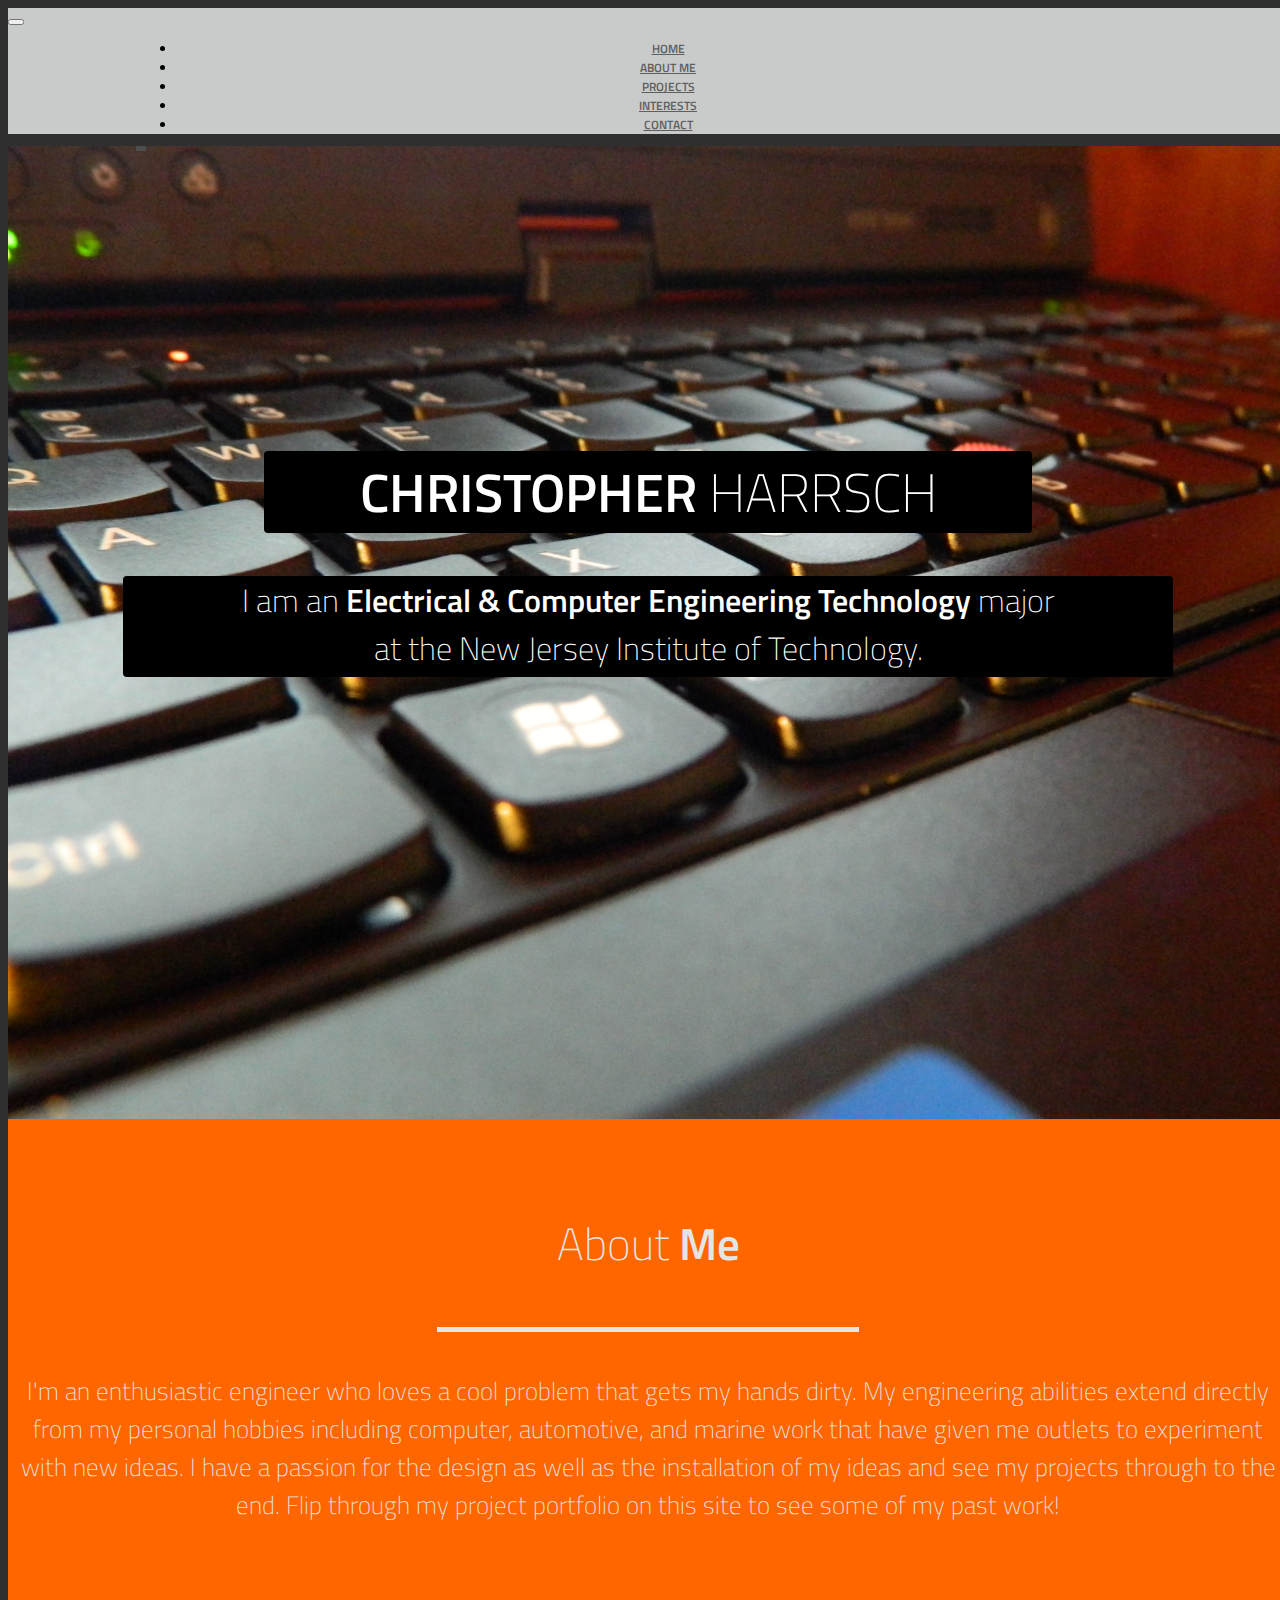
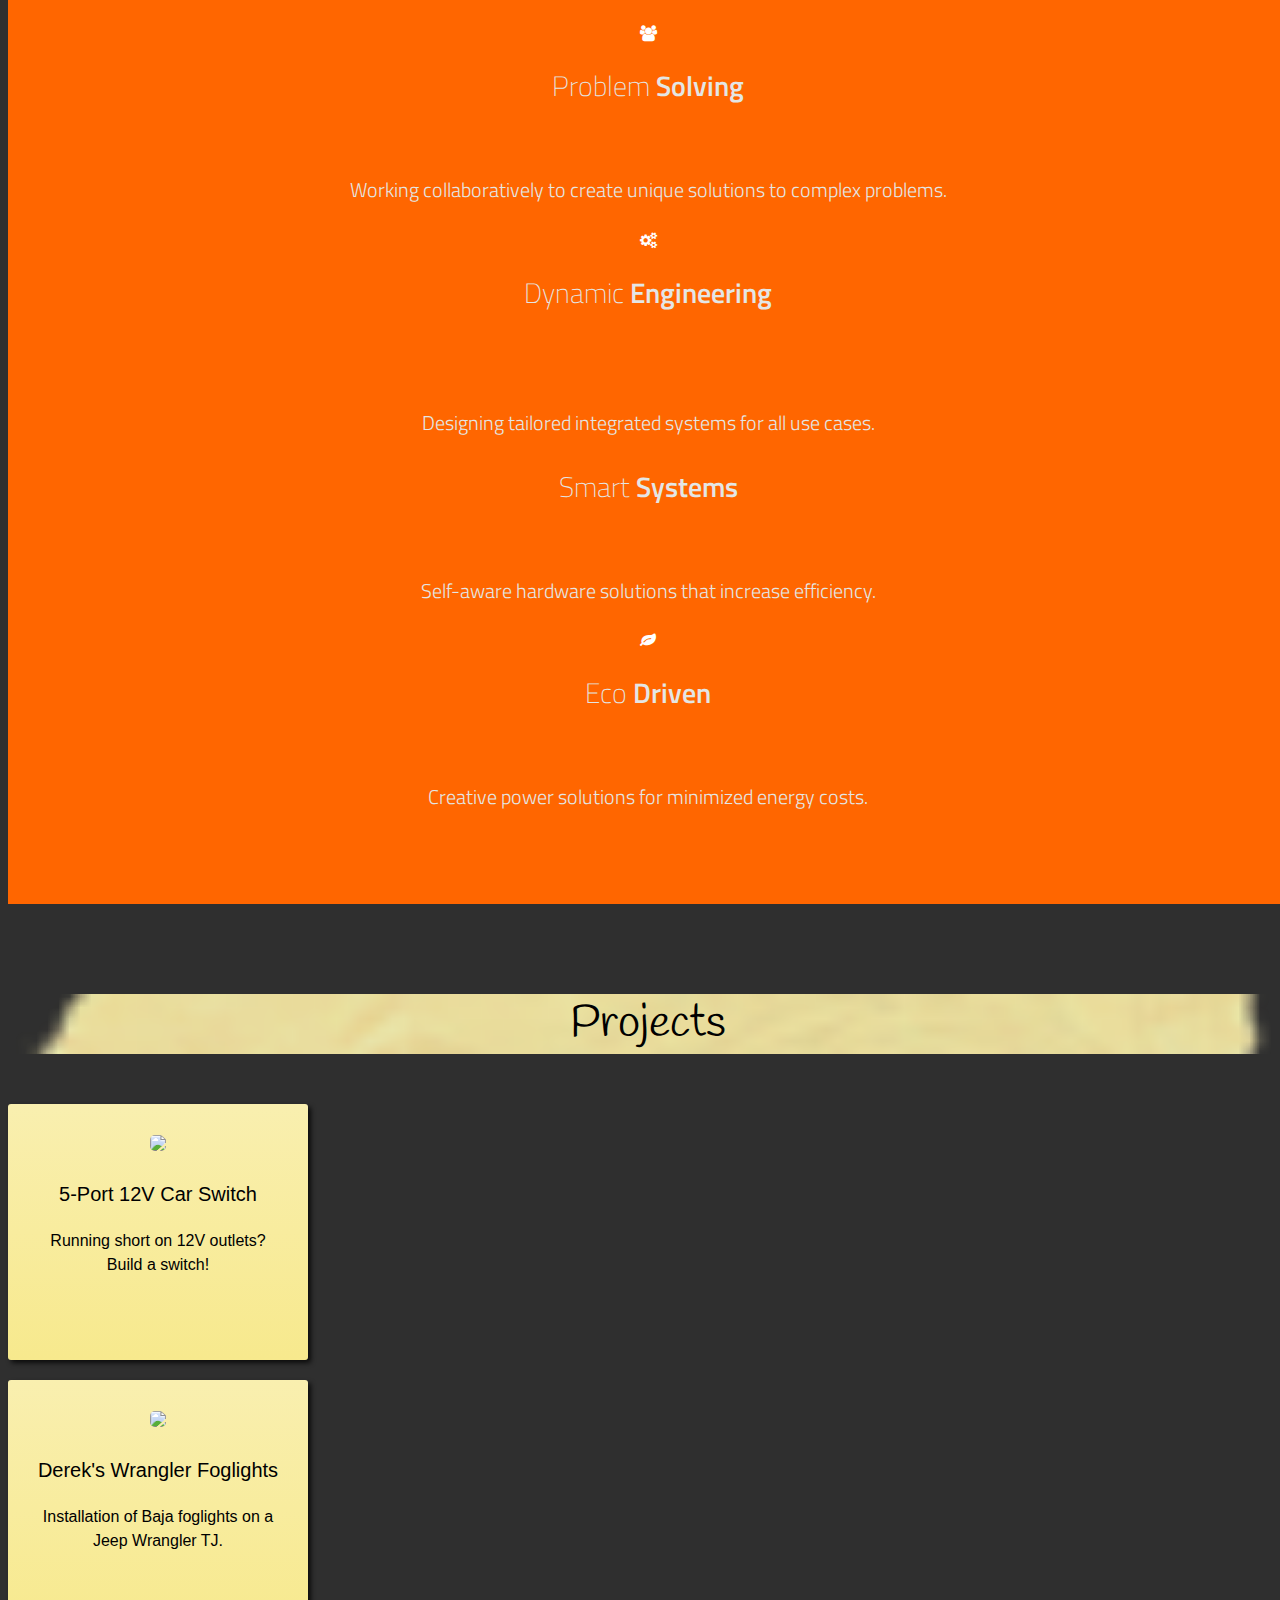
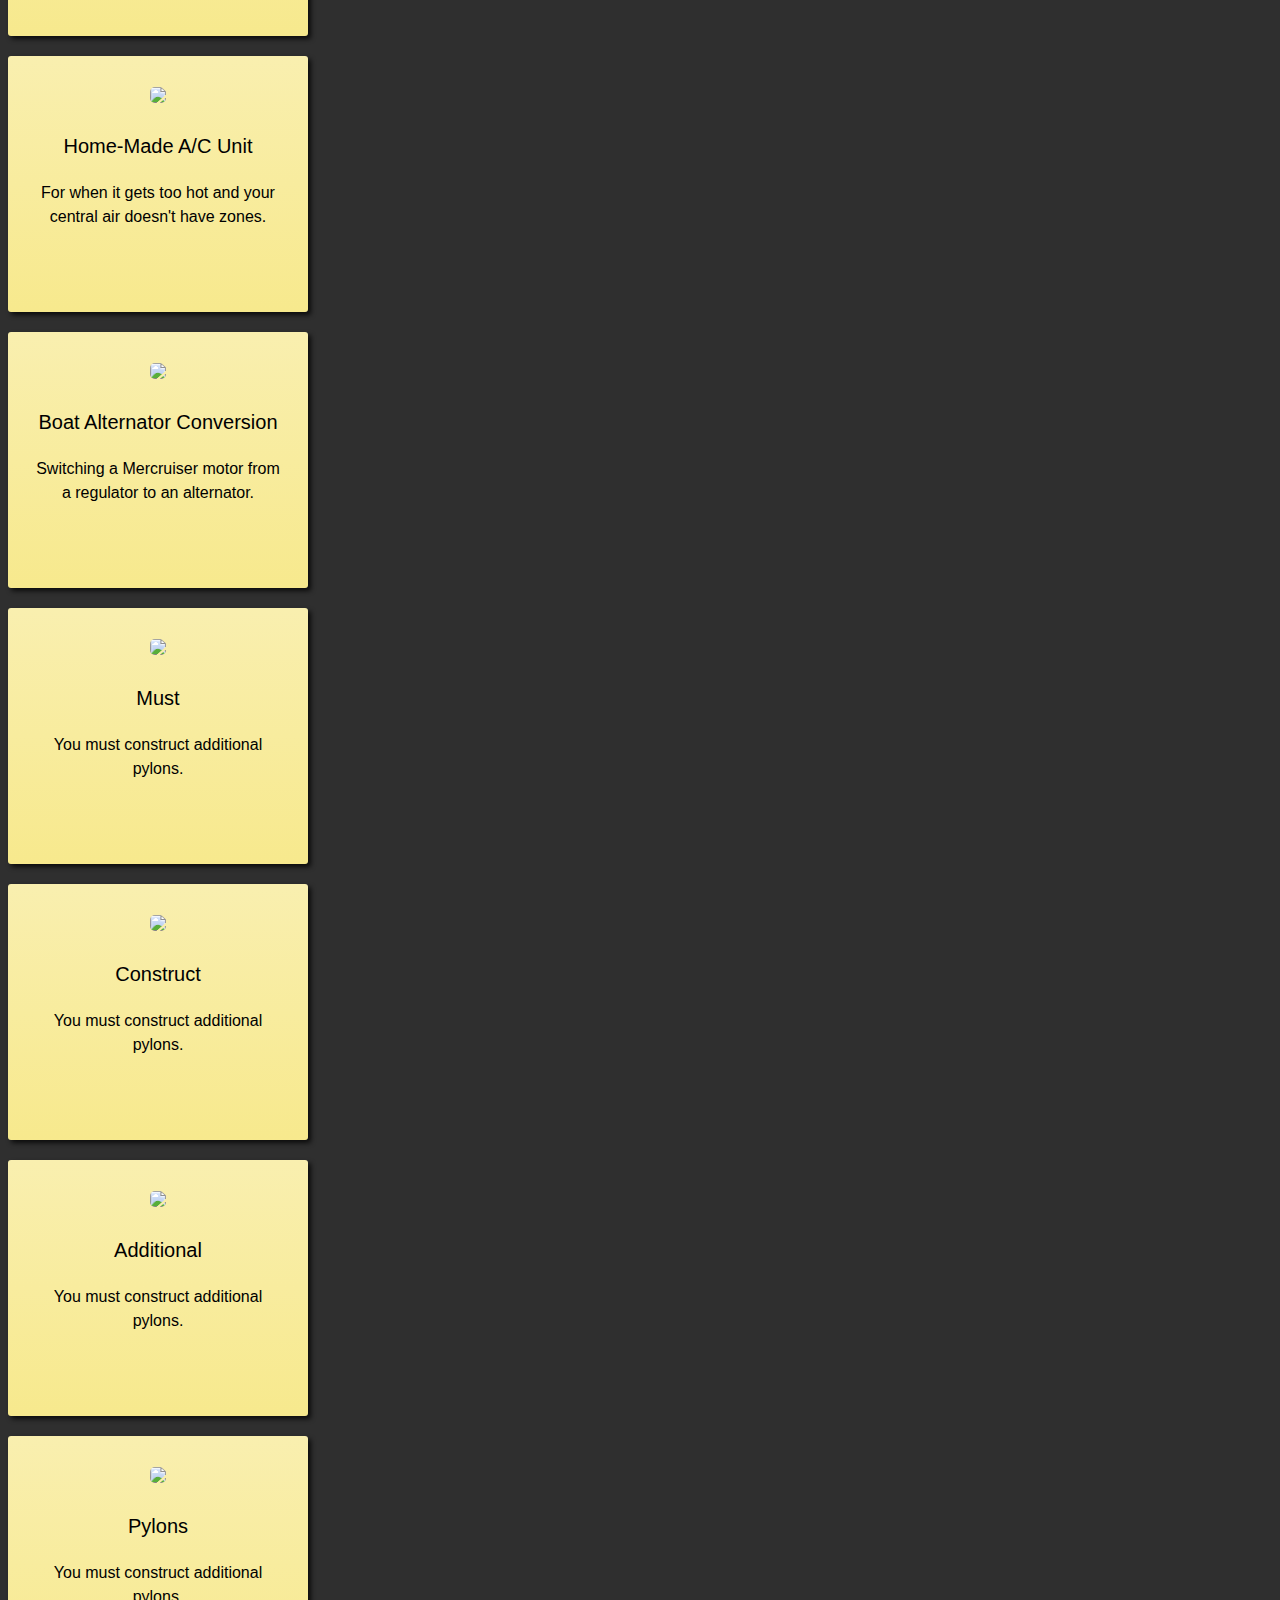
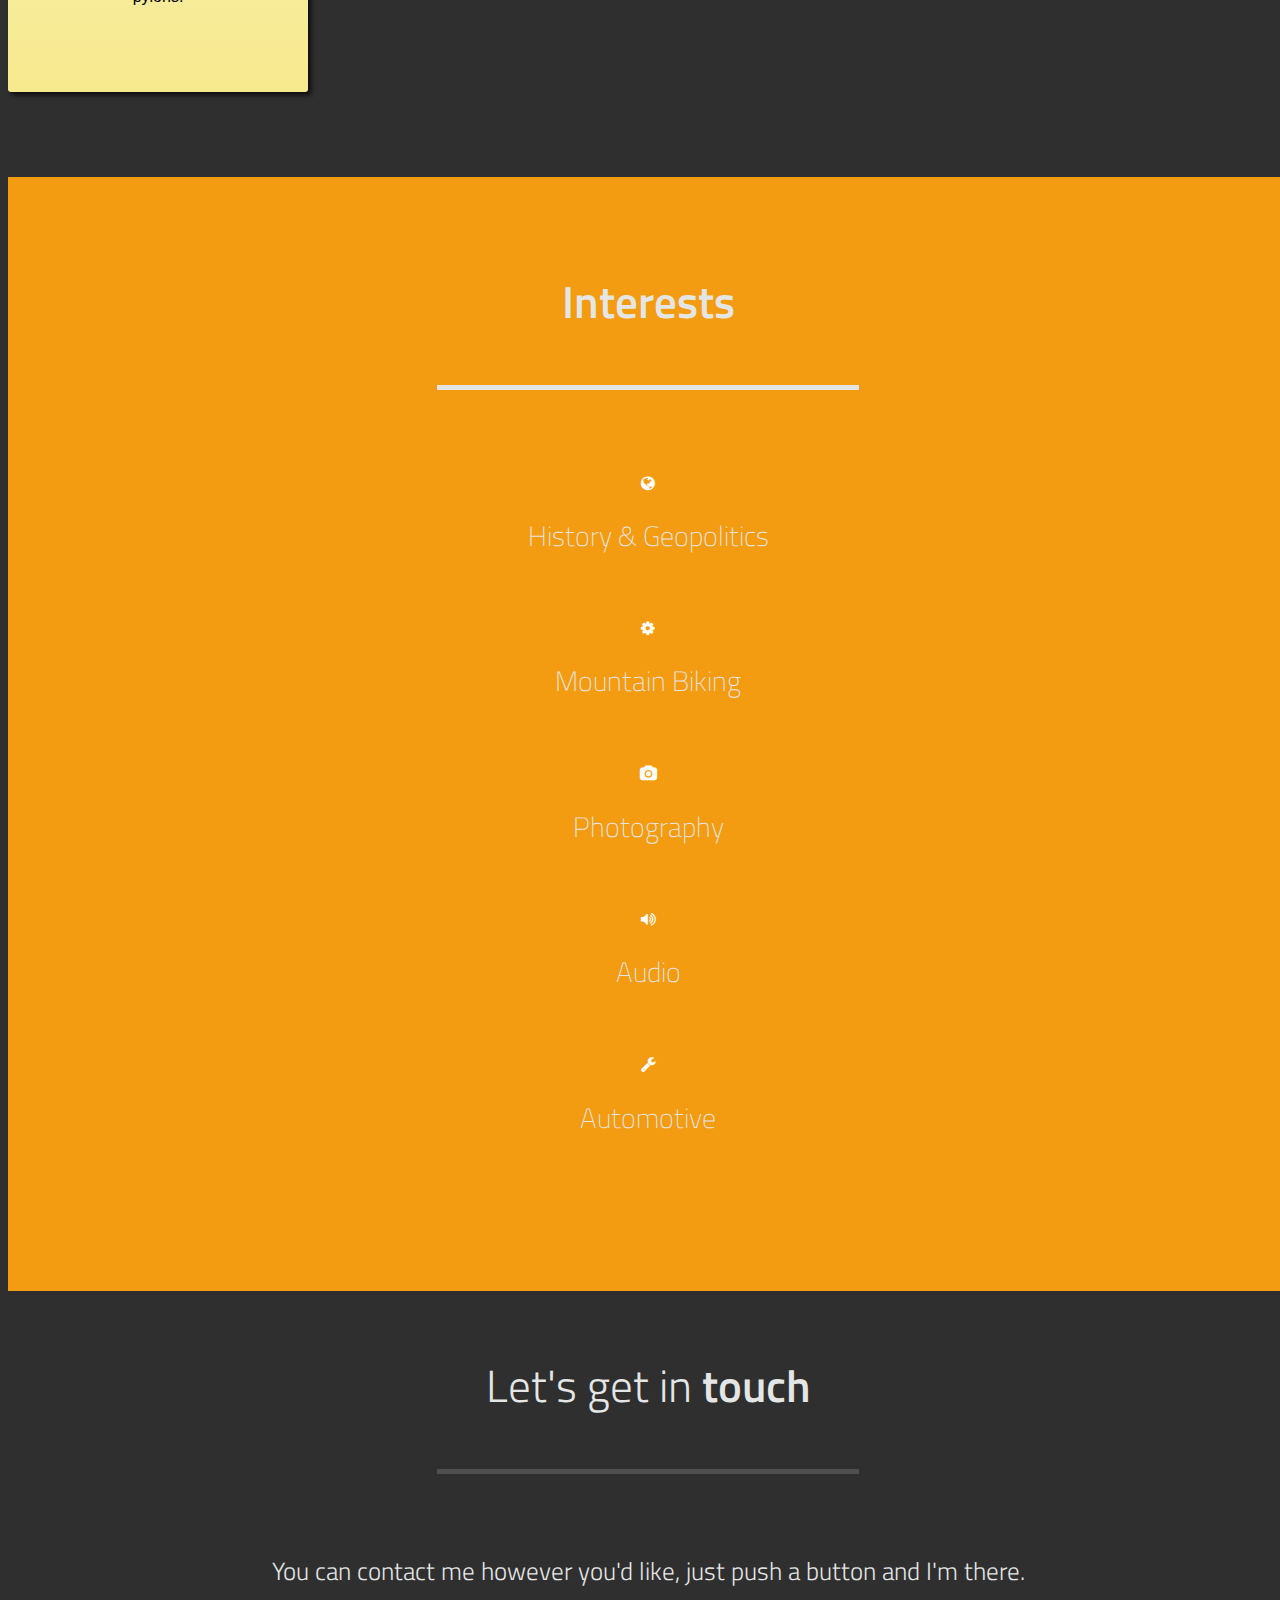
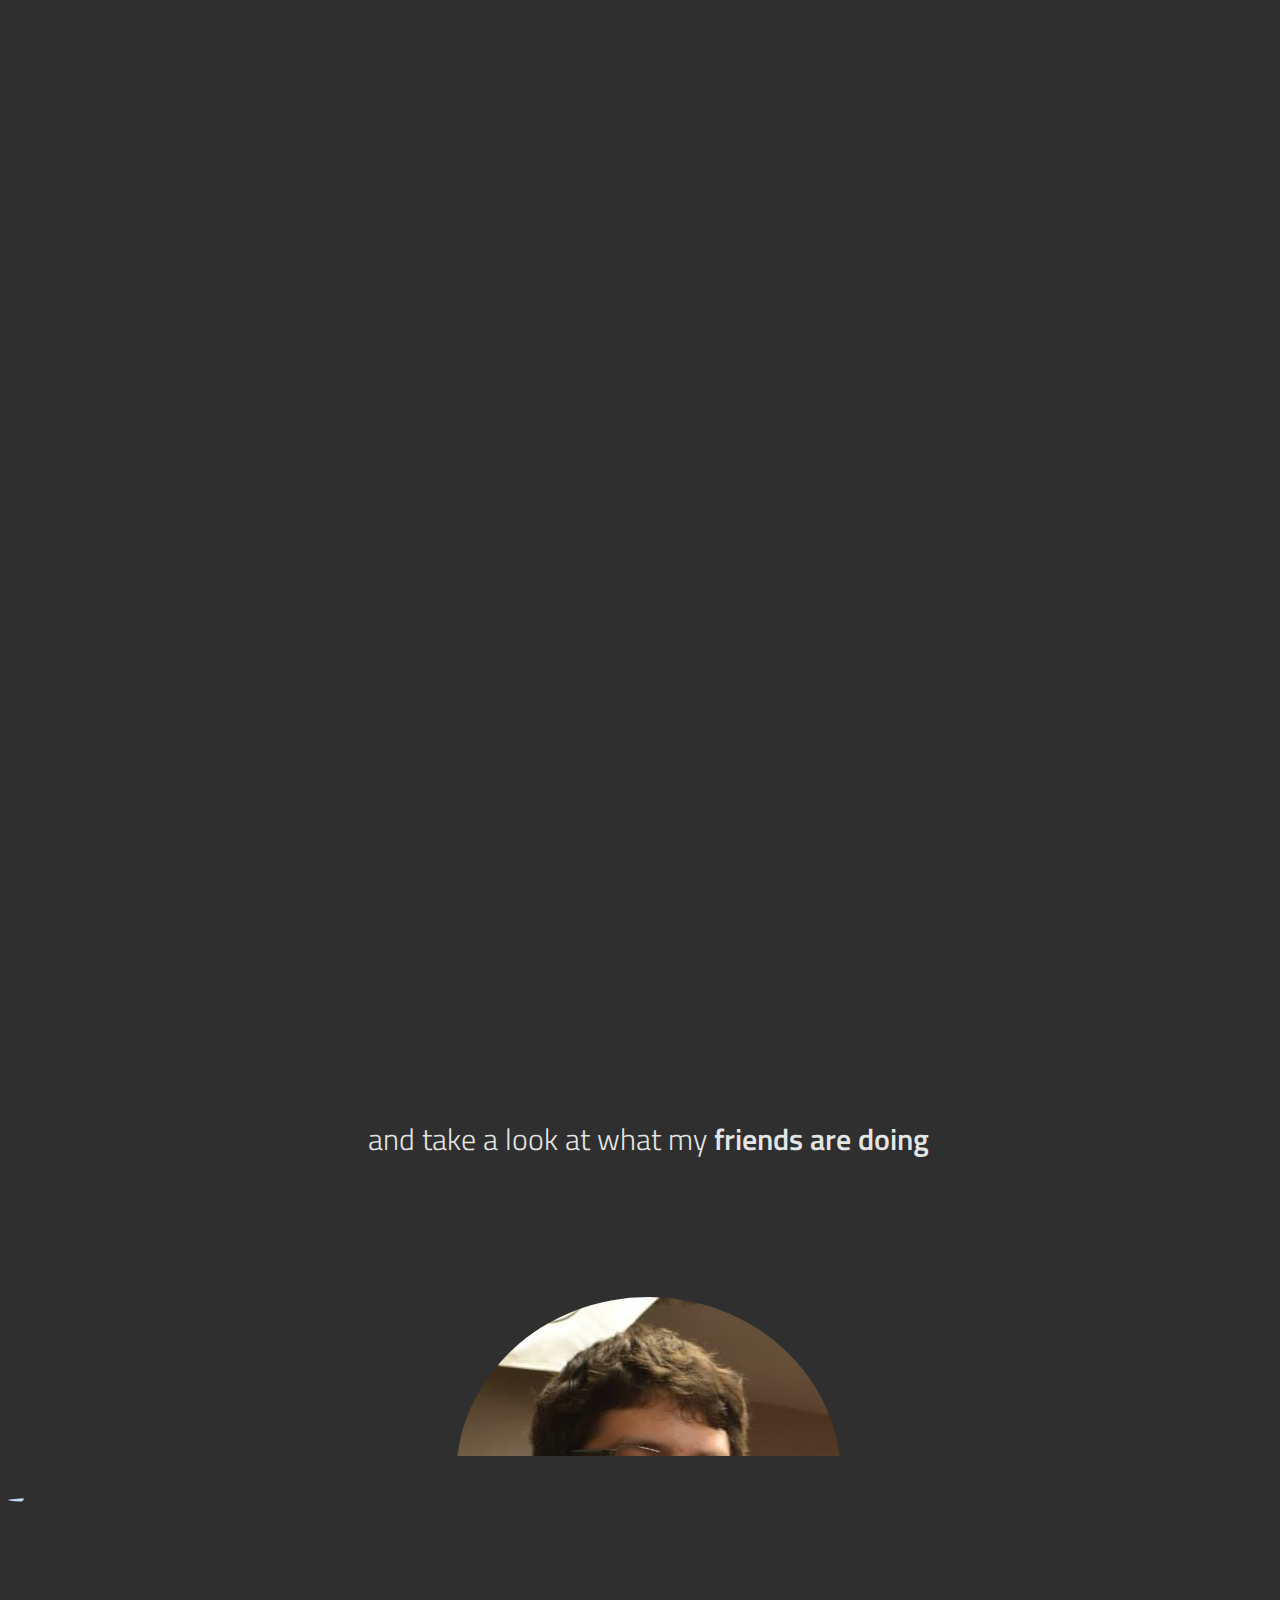
==== commit b18fb50b: "Stylistic corrections of project page." ====
--- a/index.html
+++ b/index.html
@@ -29,8 +29,8 @@
 
 	<link rel="stylesheet" type="text/css" href="css/bootstrap.min.css">
 	<link rel="stylesheet" href="fancybox/jquery.fancybox-v=2.1.5.css" type="text/css" media="screen">
-    <link rel="stylesheet" href="css/font-awesome.min.css" rel="stylesheet">
-    <link href="http://netdna.bootstrapcdn.com/font-awesome/4.0.3/css/font-awesome.css" rel="stylesheet">
+	<link rel="stylesheet" href="css/font-awesome.min.css" rel="stylesheet">
+	<link href="http://netdna.bootstrapcdn.com/font-awesome/4.0.3/css/font-awesome.css" rel="stylesheet">
 	<link rel="stylesheet" type="text/css" href="css/style.css">
 	<link rel="stylesheet" type="text/css" href="css/stickynotes.css">
 	<link rel="stylesheet" type="text/css" href="css/typingeffects.css">
@@ -156,190 +156,188 @@
 			<div class="col-12 col-sm-6 col-lg-2"><a data-fancybox-group="portfolio" class="fancybox" href="images/portfolio/midairrefueling2.jpg"><img class="thumb" src="images/portfolio/midairrefueling2.jpg" alt=""></a></div>
 			<div class="col-12 col-sm-6 col-lg-2"><a data-fancybox-group="portfolio" class="fancybox" href="images/portfolio/SLI.jpg"><img class="thumb" src="images/portfolio/SLI.jpg" alt=""></a></div>
 		</div><!-- /row -->
-	<!--</div><!-- /slide3 -->
-
-	<!-- === Slide 4 / Projects === -->
-	<div class="slide story" id="slide-4" data-slide="4">
-		<div class="container">
-			<div class="row title-row">
-				<div class="col-12 font-thin tape-effect">Projects</div>
-			</div><!-- /row -->
-			<div class="row"> <!-- Project Row, should only contain 4 stickynotes -->
-				<div class="col-sm-3"> <!-- Offset goes here if needed-->
-					<div class="stickynote">
-						<a href="/projects/project1.html">
-						<img src="images/stickythumbs/carswitchthumb.jpg">
-						<p class="header">5-Port 12V Car Switch</p>
-						<p class="subtext">Running short on 12V outlets? Build a switch!</p>
-						<div class="button">More</div>
-						</a>
+		<!--</div><!-- /slide3 -->
+
+		<!-- === Slide 4 / Projects === -->
+		<div class="slide story" id="slide-4" data-slide="4">
+			<div class="container">
+				<div class="row title-row">
+					<div class="col-12 font-thin tape-effect">Projects</div>
+				</div><!-- /row -->
+				<div class="row"> <!-- Project Row, should only contain 4 stickynotes -->
+					<div class="col-sm-3"> <!-- Offset goes here if needed-->
+						<div class="stickynote" onclick="window.location='/projects/switchproject.html'">
+							<img src="images/stickythumbs/carswitchthumb.jpg">
+							<p class="header">5-Port 12V Car Switch</p>
+							<p class="subtext">Running short on 12V outlets? Build a switch!</p>
+							<div class="button">More</div>
+						</div>
+					</div>
+					<div class="col-sm-3">
+						<div class="stickynote">
+							<img src="images/stickythumbs/jeepthumb.jpg">
+							<p class="header">Derek's Wrangler Foglights</p>
+							<p class="subtext">Installation of Baja foglights on a Jeep Wrangler TJ.</p>
+							<div class="button">More</div>
+						</div>
+					</div>
+					<div class="col-sm-3"> 
+						<div class="stickynote">
+							<img src="images/stickythumbs/airconditionerthumb.jpg">
+							<p class="header">Home-Made A/C Unit</p>
+							<p class="subtext">For when it gets too hot and your central air doesn't have zones.</p>
+							<div class="button">More</div>
+						</div>
+					</div>
+					<div class="col-sm-3">
+						<div class="stickynote">
+							<img src="images/stickythumbs/boatalternatorthumb.jpg">
+							<p class="header">Boat Alternator Conversion</p>
+							<p class="subtext">Switching a Mercruiser motor from a regulator to an alternator.</p>
+							<div class="button">More</div>
+						</div>
 					</div>
 				</div>
-				<div class="col-sm-3">
-					<div class="stickynote">
-						<img src="images/stickythumbs/jeepthumb.jpg">
-						<p class="header">Derek's Wrangler Foglights</p>
-						<p class="subtext">Installation of Baja foglights on a Jeep Wrangler TJ.</p>
-						<div class="button">More</div>
+				<div class="row"> <!-- Project Row, should only contain 4 stickynotes -->
+					<div class="col-sm-3"> <!-- Offset goes here if needed-->
+						<div class="stickynote">
+							<img src="images/stickythumbs/placeholder.png">
+							<p class="header">Must</p>
+							<p class="subtext">You must construct additional pylons.</p>
+							<div class="button">More</div>
+						</div>
+					</div>
+					<div class="col-sm-3">
+						<div class="stickynote">
+							<img src="images/stickythumbs/placeholder.png">
+							<p class="header">Construct</p>
+							<p class="subtext">You must construct additional pylons.</p>
+							<div class="button">More</div>
+						</div>
+					</div>
+					<div class="col-sm-3"> 
+						<div class="stickynote">
+							<img src="images/stickythumbs/placeholder.png">
+							<p class="header">Additional</p>
+							<p class="subtext">You must construct additional pylons.</p>
+							<div class="button">More</div>
+						</div>
+					</div>
+					<div class="col-sm-3">
+						<div class="stickynote">
+							<img src="images/stickythumbs/placeholder.png">
+							<p class="header">Pylons</p>
+							<p class="subtext">You must construct additional pylons.</p>
+							<div class="button">More</div>
+						</div>
 					</div>
 				</div>
-				<div class="col-sm-3"> 
-					<div class="stickynote">
-						<img src="images/stickythumbs/airconditionerthumb.jpg">
-						<p class="header">Home-Made A/C Unit</p>
-						<p class="subtext">For when it gets too hot and your central air doesn't have zones.</p>
-						<div class="button">More</div>
-					</div>
-				</div>
-				<div class="col-sm-3">
-					<div class="stickynote">
-						<img src="images/stickythumbs/boatalternatorthumb.jpg">
-						<p class="header">Boat Alternator Conversion</p>
-						<p class="subtext">Switching a Mercruiser motor from a regulator to an alternator.</p>
-						<div class="button">More</div>
-					</div>
-				</div>
-			</div>
-			<div class="row"> <!-- Project Row, should only contain 4 stickynotes -->
-				<div class="col-sm-3"> <!-- Offset goes here if needed-->
-					<div class="stickynote">
-						<img src="images/stickythumbs/placeholder.png">
-						<p class="header">Must</p>
-						<p class="subtext">You must construct additional pylons.</p>
-						<div class="button">More</div>
-					</div>
-				</div>
-				<div class="col-sm-3">
-					<div class="stickynote">
-						<img src="images/stickythumbs/placeholder.png">
-						<p class="header">Construct</p>
-						<p class="subtext">You must construct additional pylons.</p>
-						<div class="button">More</div>
-					</div>
-				</div>
-				<div class="col-sm-3"> 
-					<div class="stickynote">
-						<img src="images/stickythumbs/placeholder.png">
-						<p class="header">Additional</p>
-						<p class="subtext">You must construct additional pylons.</p>
-						<div class="button">More</div>
-					</div>
-				</div>
-				<div class="col-sm-3">
-					<div class="stickynote">
-						<img src="images/stickythumbs/placeholder.png">
-						<p class="header">Pylons</p>
-						<p class="subtext">You must construct additional pylons.</p>
-						<div class="button">More</div>
-					</div>
-				</div>
-			</div>
-		</div><!-- /container -->
-	</div><!-- /slide4 -->
-
-	<!-- === Slide 5 / Interests === -->
-	<div class="slide story" id="slide-5" data-slide="5">
-		<div class="container">
-			<div class="row title-row">
-				<div class="col-12 font-thin"><span class="font-semibold">Interests</span></div>
-			</div><!-- /row -->
-			<div class="row line-row">
-				<div class="hr">&nbsp;</div>
-			</div><!-- /row -->
-			<div class="row content-row">
-				<div class="col-sm-1 hidden-sm">&nbsp;</div>
-				<div class="col-12 col-sm-2">
-					<p><i class="fa fa-globe"></i></p>
-					<h2 class="font-thin">History & Geopolitics</h2>
-				</div><!-- /col12 -->
-				<div class="col-12 col-sm-2">
-					<p><i class="fa fa-gear"></i></p>
-					<h2 class="font-thin">Mountain Biking</h2>
-				</div><!-- /col12 -->
-				<div class="col-12 col-sm-2">
-					<p><i class="fa fa-camera"></i></p>
-					<h2 class="font-thin">Photography</h2>
-				</div><!-- /col12 -->
-				<div class="col-12 col-sm-2">
-					<p><i class="fa fa-volume-up"></i></p>
-					<h2 class="font-thin">Audio</h2>
-				</div><!-- /col12 -->
-				<div class="col-12 col-sm-2">
-					<p><i class="fa fa-wrench"></i></p>
-					<h2 class="font-thin">Automotive</h2>
-				</div><!-- /col12 -->
-				<div class="col-sm-1 hidden-sm">&nbsp;</div>
-			</div><!-- /row -->
-		</div><!-- /container -->
-	</div><!-- /slide5 -->
-
-	<!-- === Slide 6 / Contact === -->
-	<div class="slide story" id="slide-6" data-slide="6">
-		<div class="container">
-			<div class="row title-row">
-				<div class="col-12 font-light">Let's get in <span class="font-semibold">touch</span></div>
-			</div><!-- /row -->
-			<div class="row line-row">
-				<div class="hr">&nbsp;</div>
-			</div><!-- /row -->
-			<div class="row subtitle-row">
-				<div class="col-sm-1 hidden-sm">&nbsp;</div>
-				<div class="col-12 col-sm-10 font-light">You can contact me however you'd like, just push a button and I'm there.</div>
-				<div class="col-sm-1 hidden-sm">&nbsp;</div>
-			</div><!-- /row -->
-			<div id="contact-row-4" class="row">
-				<div class="col-sm-1 hidden-sm">&nbsp;</div>
-				<div class="col-12 col-sm-2 with-hover-text">
-					<p><a target="_blank" href="#"><i class="icon icon-phone"></i></a></p>
-					<span class="hover-text font-light ">You have to buy me dinner first!</span></a>
-				</div><!-- /col12 -->
-				<div class="col-12 col-sm-2 with-hover-text">
-					<p><a href="mailto:chris@harrsch.net"><i class="icon icon-envelope"></i></a></p>
-					<span class="hover-text font-light ">chris@harrsch.net</span></a>
-				</div><!-- /col12 -->
-				<div class="col-12 col-sm-2 with-hover-text">
-					<p><a target="_blank" href="https://maps.google.com/maps?q=07103&hl=en&ll=40.739909,-74.197369&spn=0.038044,0.084543&sll=40.731283,-74.182055&sspn=0.152195,0.338173&t=h&hnear=Newark,+New+Jersey+07103&z=14&iwloc=A"><i class="icon icon-home"></i></a></p>
-					<span class="hover-text font-light ">Newark, New Jersey<br>Zip Code 07103</span></a>
-				</div><!-- /col12 -->
-				<div class="col-12 col-sm-2 with-hover-text">
-					<p><a target="_blank" href="https://www.facebook.com/christopher.harrsch"><i class="icon icon-facebook"></i></a></p>
-					<span class="hover-text font-light ">facebook.com/<br>christopher.harrsch</span></a>
-				</div><!-- /col12 -->
-				<div class="col-12 col-sm-2 with-hover-text">
-					<p><a target="_blank" href="https://twitter.com/dschris"><i class="icon icon-twitter"></i></a></p>
-					<span class="hover-text font-light ">@DSChris</span></a>
-				</div><!-- /col12 -->
-				<div class="col-sm-1 hidden-sm">&nbsp;</div>
-			</div><!-- /row -->
-		</div><!-- /container -->
-
-		<!-- Friends of Hagrid -->
-		<div class="container">
-			<div class="row title-row">
-				<div style="font-size: 30px" class="col-12 font-light">and take a look at what my <span class="font-semibold">friends are doing</span></div>
-			</div><!-- /row -->
-			<div id="contact-row-4" class="row">
-				<div class="col-sm-2">&nbsp;</div>
-				<div class="col-12 col-sm-2 with-hover-text">
-					<p><a target="_blank" href="http://parrinello.me"><img src="images/friends/joeprofile.jpg"></a></p>
-					<span class="hover-text font-light ">Joe Parrinello</span></a>
-				</div><!-- /col12 -->
-				<div class="col-12 col-sm-2 with-hover-text">
-					<p><a href="https://www.matthewlavine.net/"><img src="https://avatars0.githubusercontent.com/u/2528763"></a></p>
-					<span class="hover-text font-light ">Matthew Lavine</span></a>
-				</div><!-- /col12 -->
-				<div class="col-12 col-sm-2 with-hover-text">
-					<p><a target="_blank" href="http://trevorsummerfield.com/"><img src="https://avatars1.githubusercontent.com/u/2180041"></a></p>
-					<span class="hover-text font-light ">Trevor Summerfield</span></a>
-				</div><!-- /col12 -->
-				<div class="col-12 col-sm-2 with-hover-text">
-					<p><a target="_blank" href="https://twitter.com/MichaelSelsky"><img src="https://pbs.twimg.com/profile_images/476948445388083200/GBJ1RTml_400x400.jpeg"></a></p>
-					<span class="hover-text font-light ">Michael Selsky</span></a>
-				</div><!-- /col12 -->
-				<div class="col-sm-1 hidden-sm">&nbsp;</div>
-			</div><!-- /row -->
-		</div><!-- /container -->
-	</div><!-- /Slide 6 -->
+			</div><!-- /container -->
+		</div><!-- /slide4 -->
+
+		<!-- === Slide 5 / Interests === -->
+		<div class="slide story" id="slide-5" data-slide="5">
+			<div class="container">
+				<div class="row title-row">
+					<div class="col-12 font-thin"><span class="font-semibold">Interests</span></div>
+				</div><!-- /row -->
+				<div class="row line-row">
+					<div class="hr">&nbsp;</div>
+				</div><!-- /row -->
+				<div class="row content-row">
+					<div class="col-sm-1 hidden-sm">&nbsp;</div>
+					<div class="col-12 col-sm-2">
+						<p><i class="fa fa-globe"></i></p>
+						<h2 class="font-thin">History & Geopolitics</h2>
+					</div><!-- /col12 -->
+					<div class="col-12 col-sm-2">
+						<p><i class="fa fa-gear"></i></p>
+						<h2 class="font-thin">Mountain Biking</h2>
+					</div><!-- /col12 -->
+					<div class="col-12 col-sm-2">
+						<p><i class="fa fa-camera"></i></p>
+						<h2 class="font-thin">Photography</h2>
+					</div><!-- /col12 -->
+					<div class="col-12 col-sm-2">
+						<p><i class="fa fa-volume-up"></i></p>
+						<h2 class="font-thin">Audio</h2>
+					</div><!-- /col12 -->
+					<div class="col-12 col-sm-2">
+						<p><i class="fa fa-wrench"></i></p>
+						<h2 class="font-thin">Automotive</h2>
+					</div><!-- /col12 -->
+					<div class="col-sm-1 hidden-sm">&nbsp;</div>
+				</div><!-- /row -->
+			</div><!-- /container -->
+		</div><!-- /slide5 -->
+
+		<!-- === Slide 6 / Contact === -->
+		<div class="slide story" id="slide-6" data-slide="6">
+			<div class="container">
+				<div class="row title-row">
+					<div class="col-12 font-light">Let's get in <span class="font-semibold">touch</span></div>
+				</div><!-- /row -->
+				<div class="row line-row">
+					<div class="hr">&nbsp;</div>
+				</div><!-- /row -->
+				<div class="row subtitle-row">
+					<div class="col-sm-1 hidden-sm">&nbsp;</div>
+					<div class="col-12 col-sm-10 font-light">You can contact me however you'd like, just push a button and I'm there.</div>
+					<div class="col-sm-1 hidden-sm">&nbsp;</div>
+				</div><!-- /row -->
+				<div id="contact-row-4" class="row">
+					<div class="col-sm-1 hidden-sm">&nbsp;</div>
+					<div class="col-12 col-sm-2 with-hover-text">
+						<p><a target="_blank" href="#"><i class="icon icon-phone"></i></a></p>
+						<span class="hover-text font-light ">You have to buy me dinner first!</span></a>
+					</div><!-- /col12 -->
+					<div class="col-12 col-sm-2 with-hover-text">
+						<p><a href="mailto:chris@harrsch.net"><i class="icon icon-envelope"></i></a></p>
+						<span class="hover-text font-light ">chris@harrsch.net</span></a>
+					</div><!-- /col12 -->
+					<div class="col-12 col-sm-2 with-hover-text">
+						<p><a target="_blank" href="https://maps.google.com/maps?q=07103&hl=en&ll=40.739909,-74.197369&spn=0.038044,0.084543&sll=40.731283,-74.182055&sspn=0.152195,0.338173&t=h&hnear=Newark,+New+Jersey+07103&z=14&iwloc=A"><i class="icon icon-home"></i></a></p>
+						<span class="hover-text font-light ">Newark, New Jersey<br>Zip Code 07103</span></a>
+					</div><!-- /col12 -->
+					<div class="col-12 col-sm-2 with-hover-text">
+						<p><a target="_blank" href="https://www.facebook.com/christopher.harrsch"><i class="icon icon-facebook"></i></a></p>
+						<span class="hover-text font-light ">facebook.com/<br>christopher.harrsch</span></a>
+					</div><!-- /col12 -->
+					<div class="col-12 col-sm-2 with-hover-text">
+						<p><a target="_blank" href="https://twitter.com/dschris"><i class="icon icon-twitter"></i></a></p>
+						<span class="hover-text font-light ">@DSChris</span></a>
+					</div><!-- /col12 -->
+					<div class="col-sm-1 hidden-sm">&nbsp;</div>
+				</div><!-- /row -->
+			</div><!-- /container -->
+
+			<!-- Friends of Hagrid -->
+			<div class="container">
+				<div class="row title-row">
+					<div style="font-size: 30px" class="col-12 font-light">and take a look at what my <span class="font-semibold">friends are doing</span></div>
+				</div><!-- /row -->
+				<div id="contact-row-4" class="row">
+					<div class="col-sm-2">&nbsp;</div>
+					<div class="col-12 col-sm-2 with-hover-text">
+						<p><a target="_blank" href="http://parrinello.me"><img src="images/friends/joeprofile.jpg"></a></p>
+						<span class="hover-text font-light ">Joe Parrinello</span></a>
+					</div><!-- /col12 -->
+					<div class="col-12 col-sm-2 with-hover-text">
+						<p><a href="https://www.matthewlavine.net/"><img src="https://avatars0.githubusercontent.com/u/2528763"></a></p>
+						<span class="hover-text font-light ">Matthew Lavine</span></a>
+					</div><!-- /col12 -->
+					<div class="col-12 col-sm-2 with-hover-text">
+						<p><a target="_blank" href="http://trevorsummerfield.com/"><img src="https://avatars1.githubusercontent.com/u/2180041"></a></p>
+						<span class="hover-text font-light ">Trevor Summerfield</span></a>
+					</div><!-- /col12 -->
+					<div class="col-12 col-sm-2 with-hover-text">
+						<p><a target="_blank" href="https://twitter.com/MichaelSelsky"><img src="https://pbs.twimg.com/profile_images/476948445388083200/GBJ1RTml_400x400.jpeg"></a></p>
+						<span class="hover-text font-light ">Michael Selsky</span></a>
+					</div><!-- /col12 -->
+					<div class="col-sm-1 hidden-sm">&nbsp;</div>
+				</div><!-- /row -->
+			</div><!-- /container -->
+		</div><!-- /Slide 6 -->
 
 <!--<script>
 	// Google Analytics
@@ -355,32 +353,32 @@
 
 </body>
 
-	<!-- SCRIPTS -->
-	<script src="js/html5shiv.js"></script>
-	<script src="js/jquery-1.10.2.min.js"></script>
-	<script src="js/jquery-migrate-1.2.1.min.js"></script>
-	<script src="js/bootstrap.min.js"></script>
-	<script src="js/jquery.easing.1.3.js"></script>
-	<script type="text/javascript" src="fancybox/jquery.fancybox.pack-v=2.1.5.js"></script>
-	<script src="js/script.js"></script>
-
-	<!-- fancybox init -->
-	<script>
-	$(document).ready(function(e) {
-		var lis = $('.nav > li');
-		menu_focus( lis[0], 1 );
-
-		$(".fancybox").fancybox({
-			padding: 10,
-			helpers: {
-				overlay: {
-					locked: false
-				}
+<!-- SCRIPTS -->
+<script src="js/html5shiv.js"></script>
+<script src="js/jquery-1.10.2.min.js"></script>
+<script src="js/jquery-migrate-1.2.1.min.js"></script>
+<script src="js/bootstrap.min.js"></script>
+<script src="js/jquery.easing.1.3.js"></script>
+<script type="text/javascript" src="fancybox/jquery.fancybox.pack-v=2.1.5.js"></script>
+<script src="js/script.js"></script>
+
+<!-- fancybox init -->
+<script>
+$(document).ready(function(e) {
+	var lis = $('.nav > li');
+	menu_focus( lis[0], 1 );
+
+	$(".fancybox").fancybox({
+		padding: 10,
+		helpers: {
+			overlay: {
+				locked: false
 			}
-		});
-
+		}
 	});
-	</script>
+
+});
+</script>
 
 
 </html>
--- a/css/stickynotes.css
+++ b/css/stickynotes.css
@@ -7,6 +7,7 @@
  * URL: chrisharrsch.com
  */
 .stickynote {
+    cursor:pointer;
     color:black;
     display: block;
     padding:25px 25px 40px;
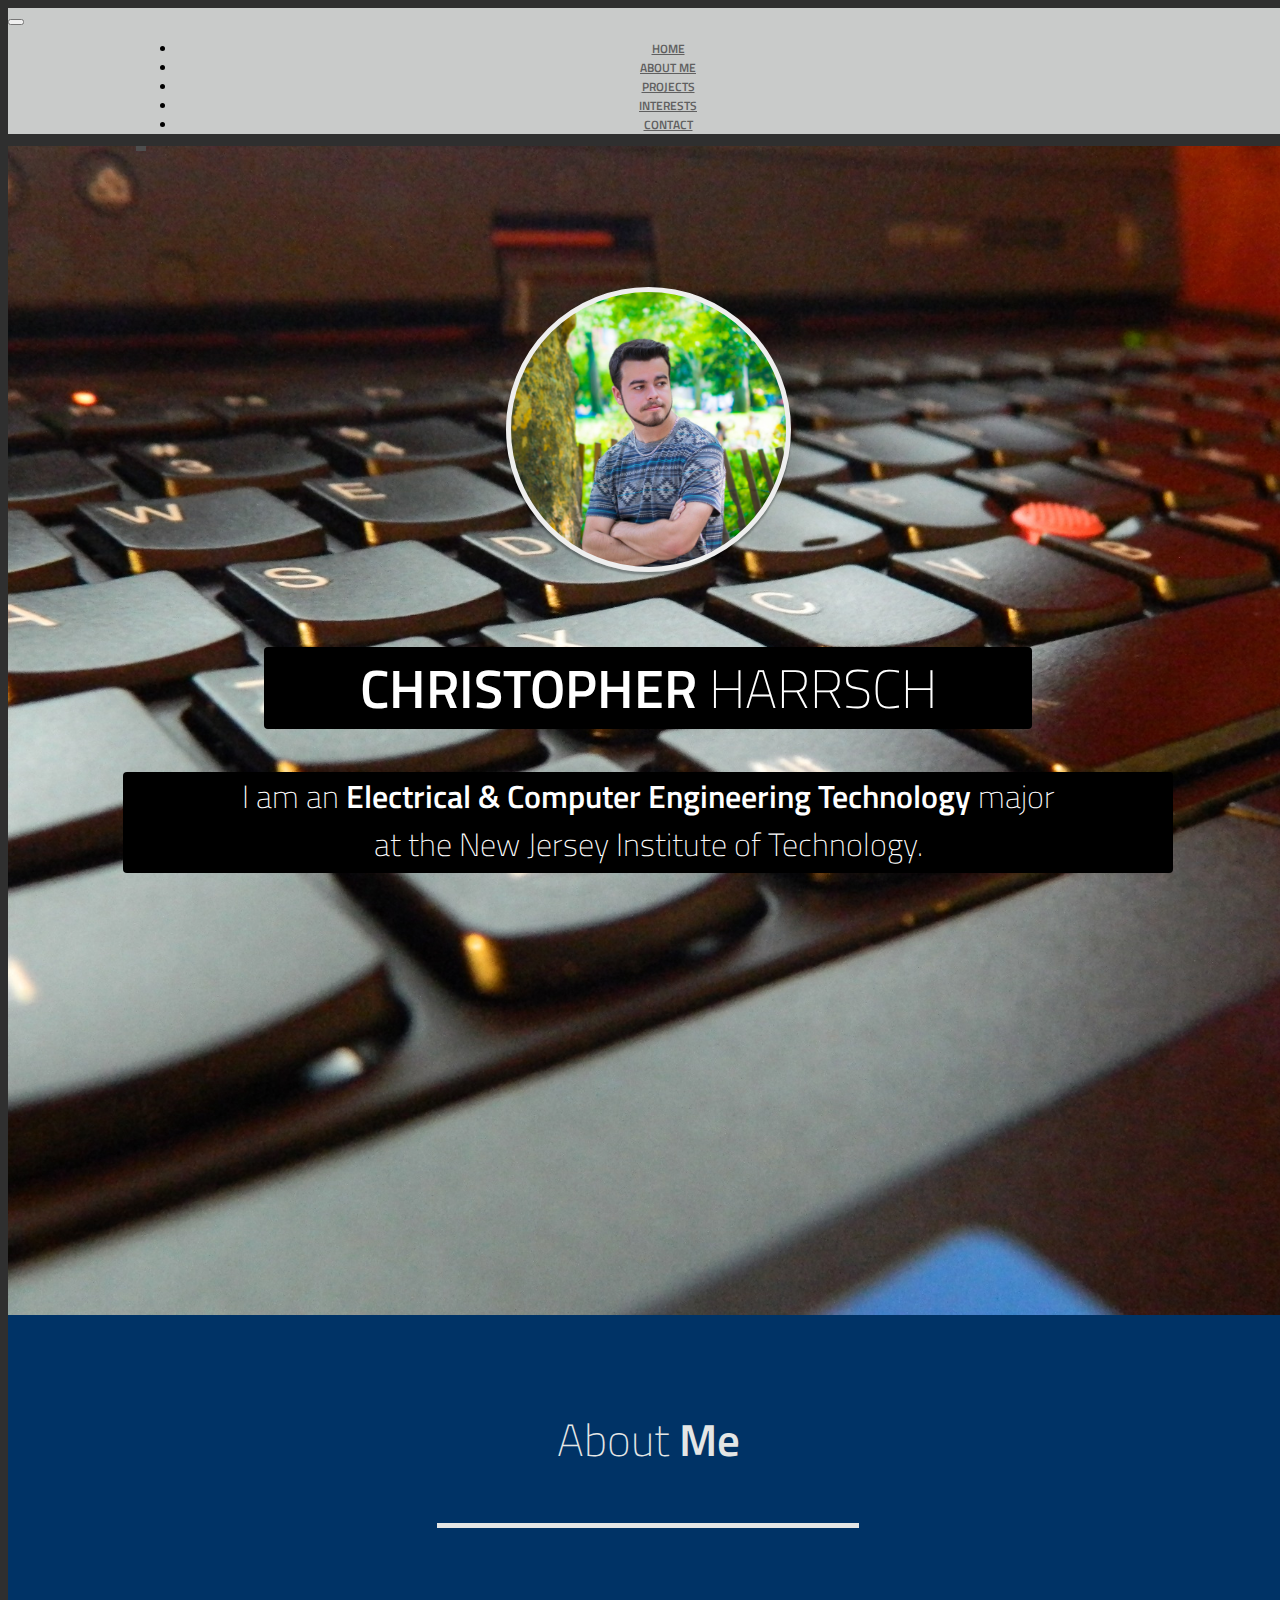
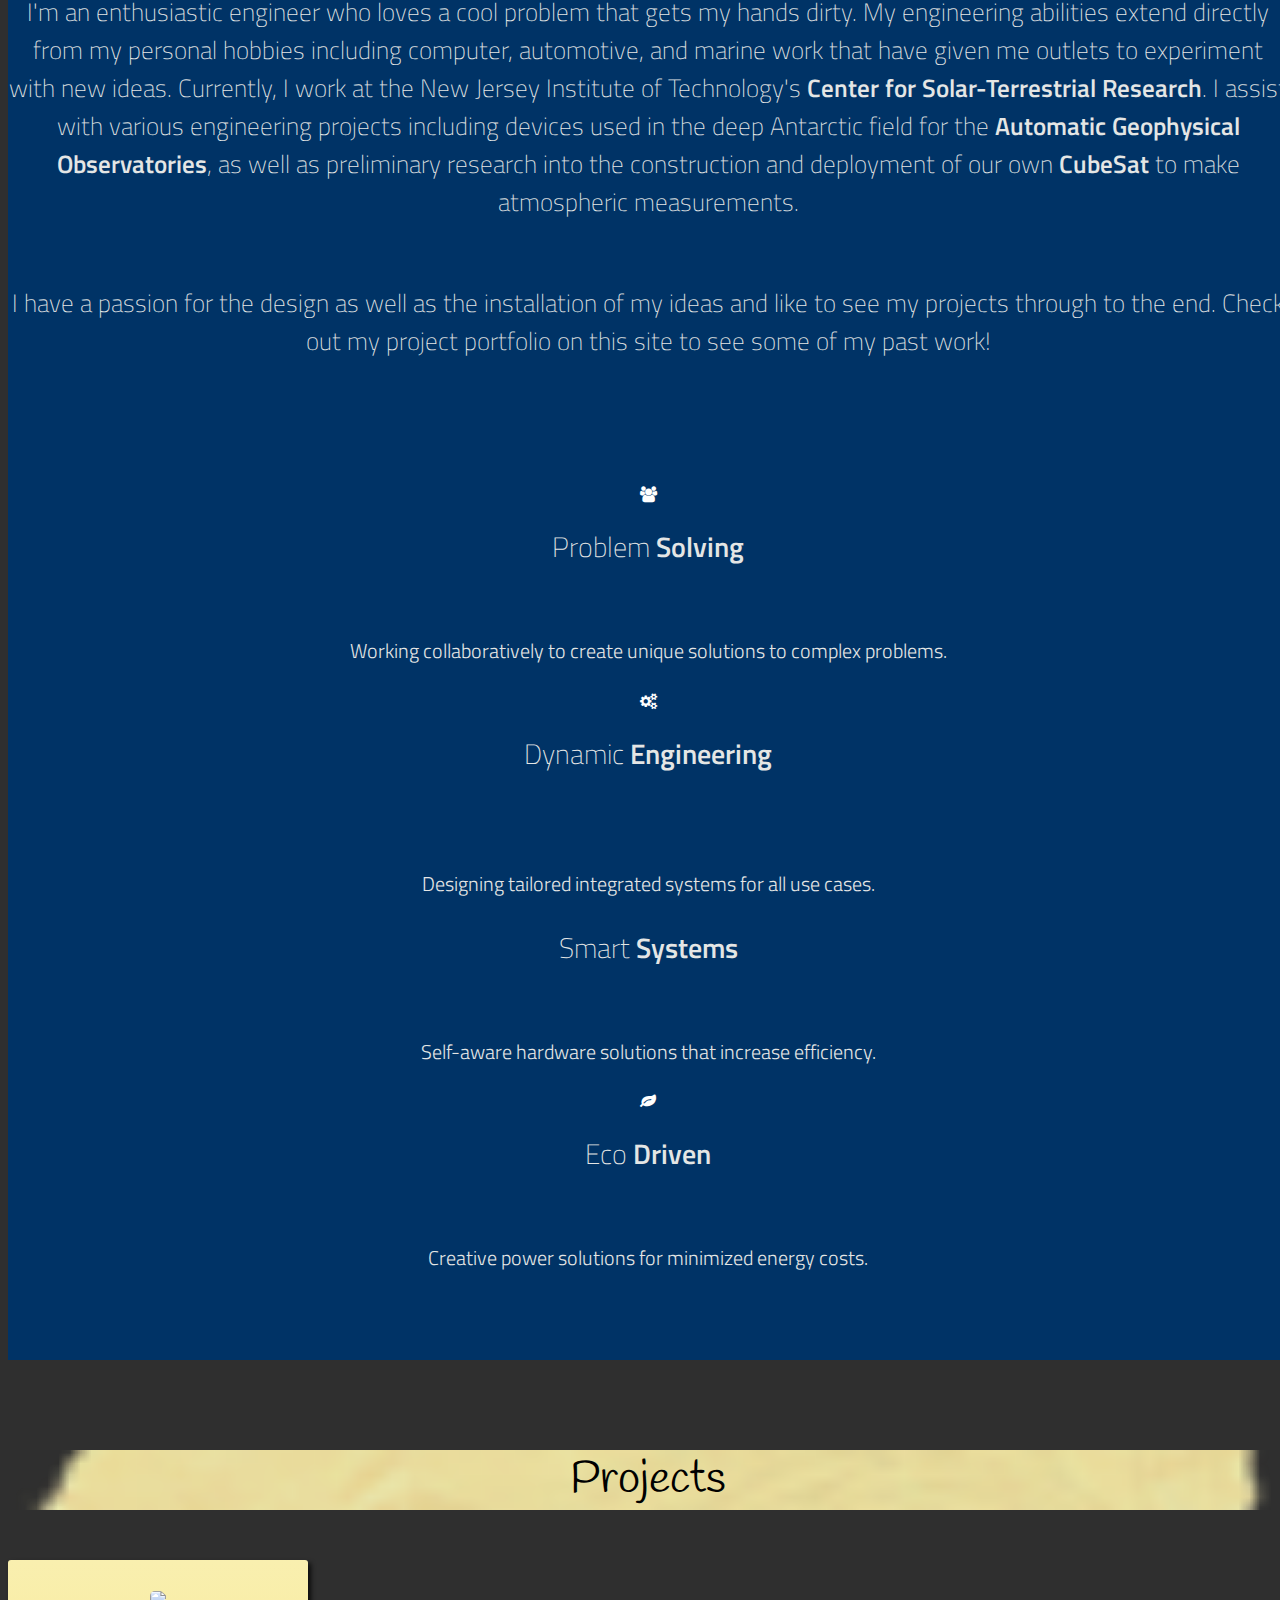
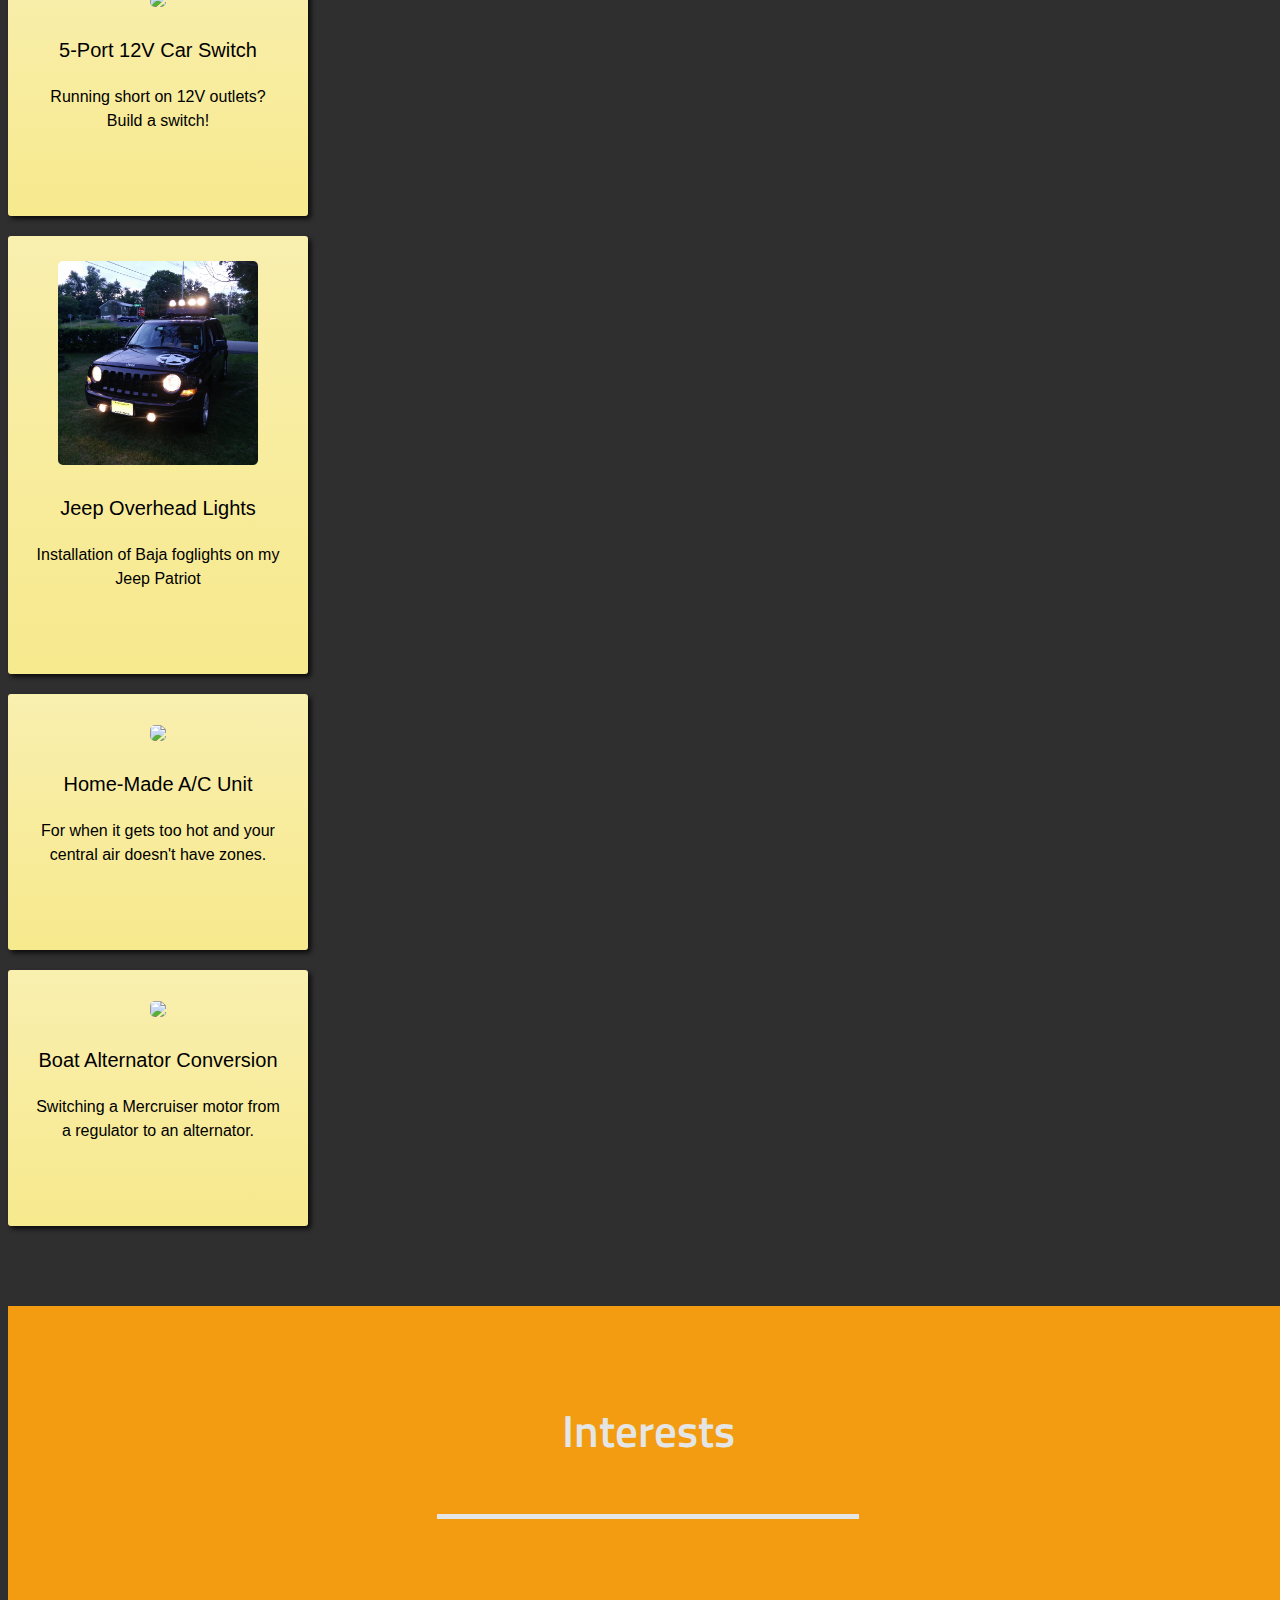
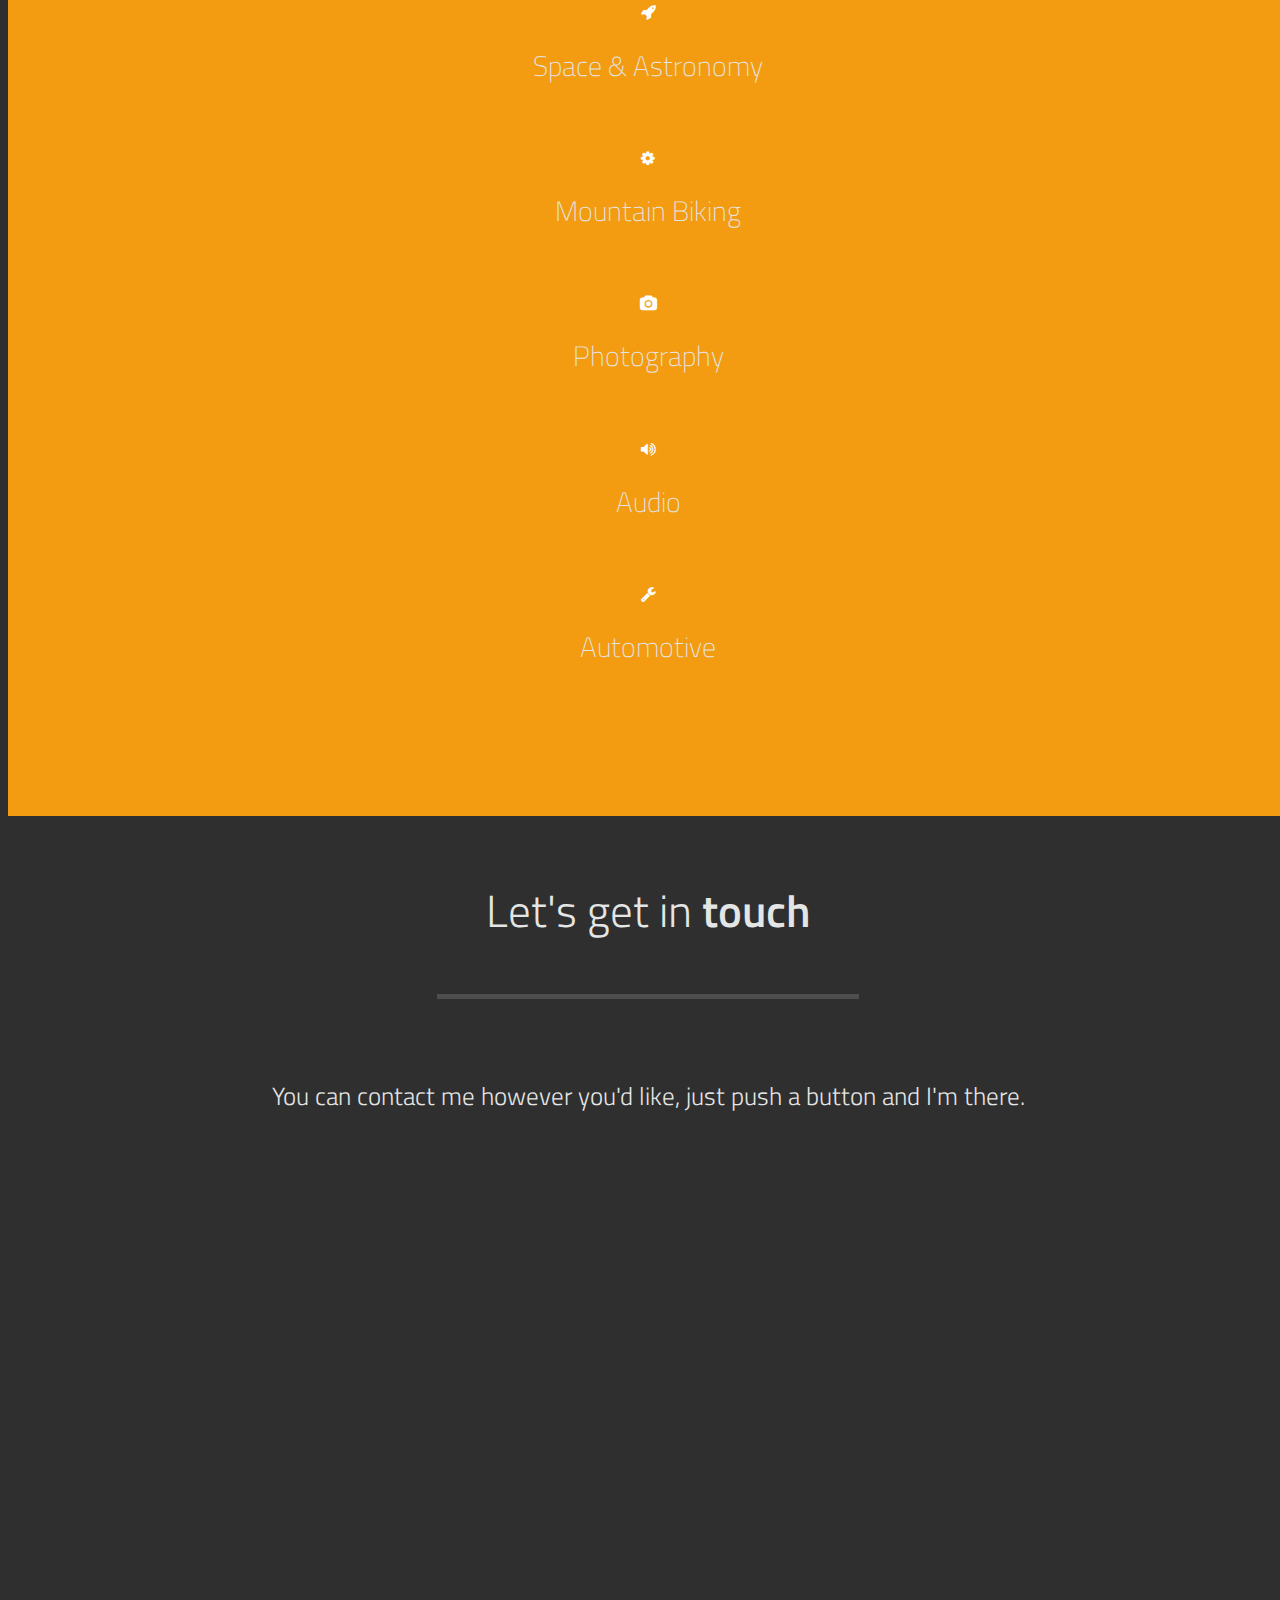
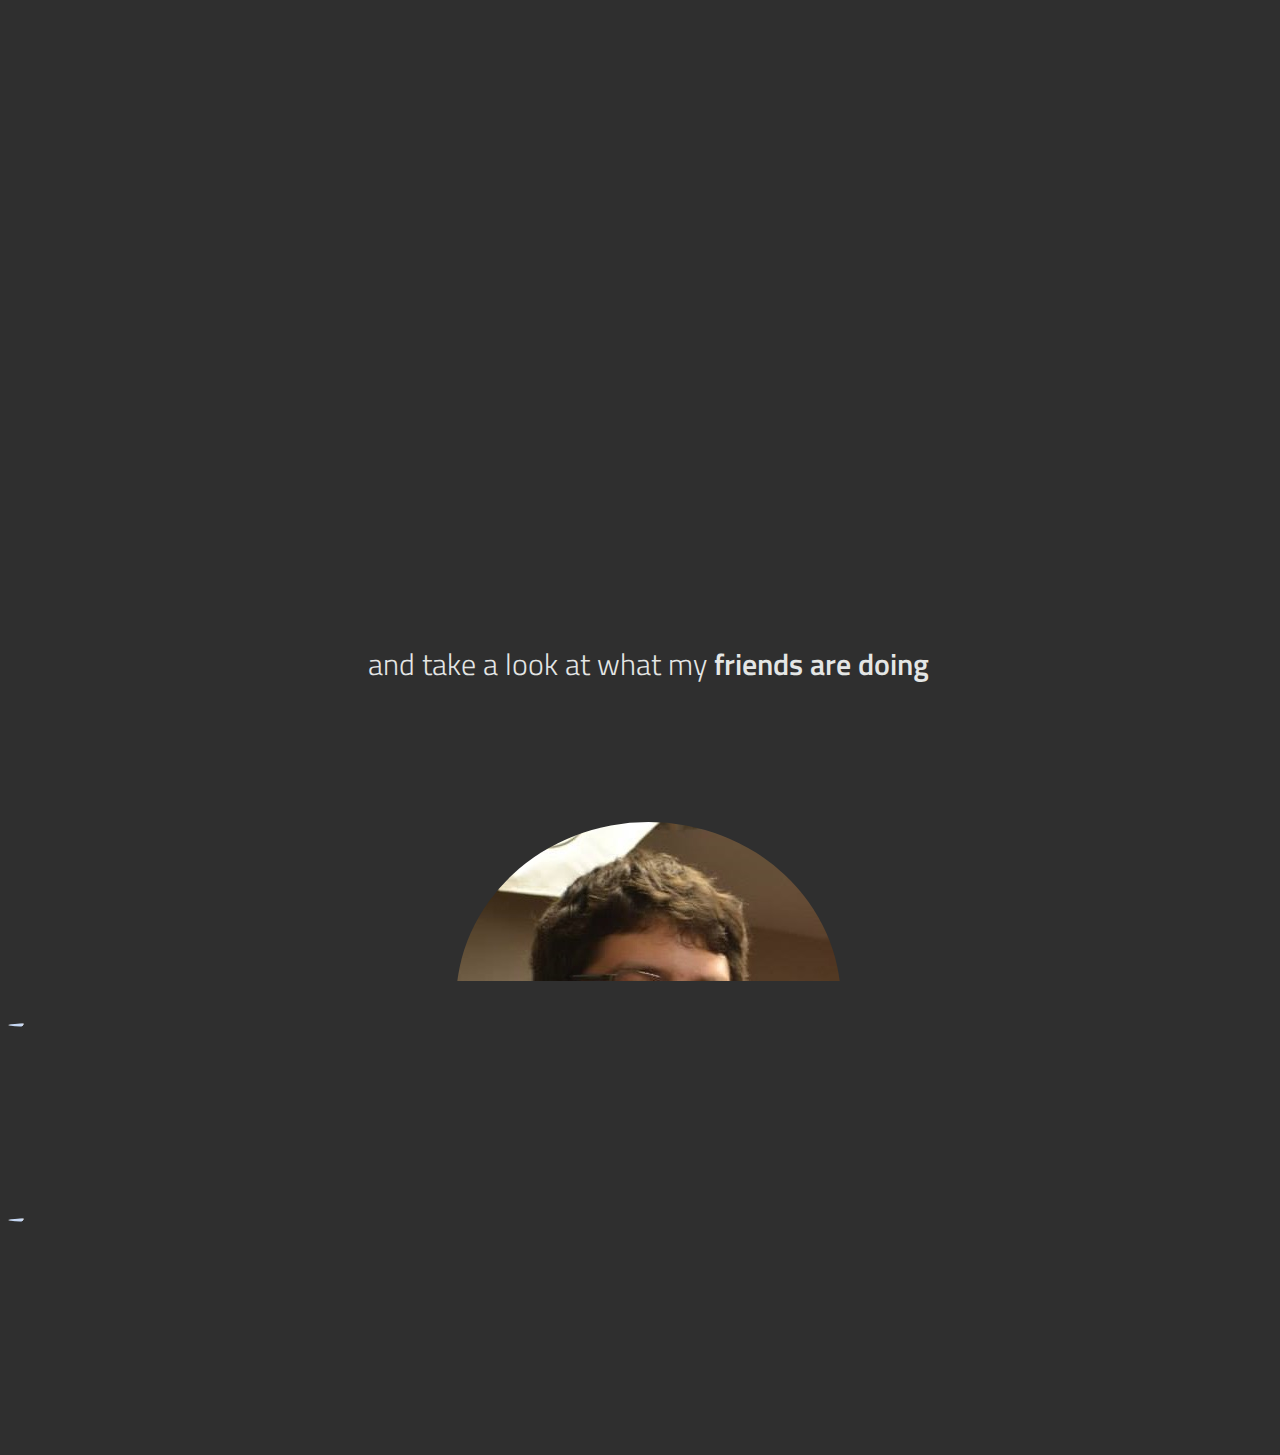
==== commit cbeb0f9a: "Committing out of date updates. Sorry." ====
--- a/index.html
+++ b/index.html
@@ -6,7 +6,7 @@
  *
  * This website (chrisharrsch.com) was built
  * using the following template:
- * 
+ *
  * Original Template Author: Carlos Alvarez
  * URL: http://alvarez.is
  * Project Name: Munter - Free Bootstrap 3 Theme
@@ -58,9 +58,8 @@
 
 			<div class="nav-collapse collapse navbar-responsive-collapse">
 				<ul class="nav row">
-					<li data-slide="1" class="col-12 col-sm-2"><a id="menu-link-1" href="#slide-1" title="Next Section"><span class="icon icon-home"></span> <span class="text">HOME</span></a></li>
+					<li data-slide="1" class="col-12 col-sm-2 col-sm-offset-1"><a id="menu-link-1" href="#slide-1" title="Next Section"><span class="icon icon-home"></span> <span class="text">HOME</span></a></li>
 					<li data-slide="2" class="col-12 col-sm-2"><a id="menu-link-2" href="#slide-2" title="Next Section"><span class="icon icon-user"></span> <span class="text">ABOUT ME</span></a></li>
-					<!--<li data-slide="3" class="col-12 col-sm-2"><a id="menu-link-3" href="#slide-3" title="Next Section"><span class="icon icon-camera"></span> <span class="text">GALLERY</span></a></li> -->
 					<li data-slide="4" class="col-12 col-sm-2"><a id="menu-link-4" href="#slide-4" title="Next Section"><span class="icon icon-gears"></span> <span class="text">PROJECTS</span></a></li>
 					<li data-slide="5" class="col-12 col-sm-2"><a id="menu-link-5" href="#slide-5" title="Next Section"><span class="icon icon-heart"></span> <span class="text">INTERESTS</span></a></li>
 					<li data-slide="6" class="col-12 col-sm-2"><a id="menu-link-6" href="#slide-6" title="Next Section"><span class="icon icon-envelope"></span> <span class="text">CONTACT</span></a></li>
@@ -73,7 +72,7 @@
 	</div><!-- /.navbar -->
 
 
-	<!-- === Arrows === 
+	<!-- === Arrows ===
 	<div id="arrows">
 		<div id="arrow-up" class="disabled"></div>
 		<div id="arrow-down"></div>
@@ -88,6 +87,7 @@
 		<div class="container">
 			<div id="home-row-1" class="row clearfix">
 				<div class="col-12">
+					<div class="circle"></div>
 					<h1 class="font-semibold">CHRISTOPHER<span class="font-thin"> HARRSCH</span></h1>
 					<h4 class="font-thin">I am an <span class="font-semibold">Electrical & Computer Engineering Technology </span> major<br/>at the New Jersey Institute of Technology.</h4>
 				</div><!-- /col-12 -->
@@ -113,7 +113,13 @@
 				<div class="hr">&nbsp;</div>
 			</div><!-- /row -->
 			<div class="row subtitle-row">
-				<div class="col-12 font-thin">I'm an enthusiastic engineer who loves a cool problem that gets my hands dirty. My engineering abilities extend directly from my personal hobbies including computer, automotive, and marine work that have given me outlets to experiment with new ideas. I have a passion for the design as well as the installation of my ideas and see my projects through to the end. Flip through my project portfolio on this site to see some of my past work!</div>
+				<div class="col-12 font-thin"><p>I'm an enthusiastic engineer who loves a cool problem that gets my hands dirty. My engineering abilities extend directly from my personal hobbies
+ including computer, automotive, and marine work that have given me outlets to experiment with new ideas. Currently, I work at the New Jersey Institute of Technology's <span class="font-semibold">Center for 
+Solar-Terrestrial Research</span>. I assist with various engineering projects including devices used in the deep Antarctic field for the <span class="font-semibold">Automatic Geophysical Observatories</span>,
+ as well as preliminary research into the construction and deployment of our own <span class="font-semibold">CubeSat</span> to make atmospheric measurements. 
+			<br><br>
+			<p>I have a passion for the design as well as the installation of my ideas and like to see my projects through to the end. Check out my project portfolio on this site to see some of my past work!</p>
+			</div>
 			</div><!-- /row -->
 			<div class="row content-row">
 				<div class="col-12 col-lg-3 col-sm-6">
@@ -174,14 +180,14 @@
 						</div>
 					</div>
 					<div class="col-sm-3">
-						<div class="stickynote">
-							<img src="images/stickythumbs/jeepthumb.jpg">
-							<p class="header">Derek's Wrangler Foglights</p>
-							<p class="subtext">Installation of Baja foglights on a Jeep Wrangler TJ.</p>
-							<div class="button">More</div>
-						</div>
-					</div>
-					<div class="col-sm-3"> 
+						<div class="stickynote" onclick="window.location='/projects/patriotlights.html'">
+							<img src="images/patriot/pat02.jpg">
+							<p class="header">Jeep Overhead Lights</p>
+							<p class="subtext">Installation of Baja foglights on my Jeep Patriot</p>
+							<div class="button">More</div>
+						</div>
+					</div>
+					<div class="col-sm-3">
 						<div class="stickynote">
 							<img src="images/stickythumbs/airconditionerthumb.jpg">
 							<p class="header">Home-Made A/C Unit</p>
@@ -190,7 +196,7 @@
 						</div>
 					</div>
 					<div class="col-sm-3">
-						<div class="stickynote">
+						<div class="stickynote" onclick="window.location='/projects/boatalternator.html'">
 							<img src="images/stickythumbs/boatalternatorthumb.jpg">
 							<p class="header">Boat Alternator Conversion</p>
 							<p class="subtext">Switching a Mercruiser motor from a regulator to an alternator.</p>
@@ -198,40 +204,40 @@
 						</div>
 					</div>
 				</div>
-				<div class="row"> <!-- Project Row, should only contain 4 stickynotes -->
-					<div class="col-sm-3"> <!-- Offset goes here if needed-->
+				<!-- REMOVE ME<div class="row"> <!-- Project Row, should only contain 4 stickynotes -->
+					<!-- REMOVE ME <div class="col-sm-3"> <!-- Offset goes here if needed-->
+						<!--<div class="stickynote">
+							<img src="images/stickythumbs/placeholder.png">
+							<p class="header">More</p>
+							<p class="subtext">More projects coming soon!</p>
+							<div class="button">More</div>
+						</div>
+					</div>
+					<div class="col-sm-3">
 						<div class="stickynote">
 							<img src="images/stickythumbs/placeholder.png">
-							<p class="header">Must</p>
-							<p class="subtext">You must construct additional pylons.</p>
+							<p class="header">Projects</p>
+							<p class="subtext">More projects coming soon!</p>
 							<div class="button">More</div>
 						</div>
 					</div>
 					<div class="col-sm-3">
 						<div class="stickynote">
 							<img src="images/stickythumbs/placeholder.png">
-							<p class="header">Construct</p>
-							<p class="subtext">You must construct additional pylons.</p>
-							<div class="button">More</div>
-						</div>
-					</div>
-					<div class="col-sm-3"> 
+							<p class="header">Coming</p>
+							<p class="subtext">More projects coming soon!</p>
+							<div class="button">More</div>
+						</div>
+					</div>
+					<div class="col-sm-3">
 						<div class="stickynote">
 							<img src="images/stickythumbs/placeholder.png">
-							<p class="header">Additional</p>
-							<p class="subtext">You must construct additional pylons.</p>
-							<div class="button">More</div>
-						</div>
-					</div>
-					<div class="col-sm-3">
-						<div class="stickynote">
-							<img src="images/stickythumbs/placeholder.png">
-							<p class="header">Pylons</p>
-							<p class="subtext">You must construct additional pylons.</p>
-							<div class="button">More</div>
-						</div>
-					</div>
-				</div>
+							<p class="header">Soon</p>
+							<p class="subtext">More projects coming soon!</p>
+							<div class="button">More</div>
+						</div>
+					</div>
+				</div> -->
 			</div><!-- /container -->
 		</div><!-- /slide4 -->
 
@@ -247,8 +253,8 @@
 				<div class="row content-row">
 					<div class="col-sm-1 hidden-sm">&nbsp;</div>
 					<div class="col-12 col-sm-2">
-						<p><i class="fa fa-globe"></i></p>
-						<h2 class="font-thin">History & Geopolitics</h2>
+						<p><i class="fa fa-rocket"></i></p>
+						<h2 class="font-thin">Space  & Astronomy</h2>
 					</div><!-- /col12 -->
 					<div class="col-12 col-sm-2">
 						<p><i class="fa fa-gear"></i></p>
@@ -289,11 +295,11 @@
 					<div class="col-sm-1 hidden-sm">&nbsp;</div>
 					<div class="col-12 col-sm-2 with-hover-text">
 						<p><a target="_blank" href="#"><i class="icon icon-phone"></i></a></p>
-						<span class="hover-text font-light ">You have to buy me dinner first!</span></a>
+						<span class="hover-text font-light ">Dinner first!</span></a>
 					</div><!-- /col12 -->
 					<div class="col-12 col-sm-2 with-hover-text">
 						<p><a href="mailto:chris@harrsch.net"><i class="icon icon-envelope"></i></a></p>
-						<span class="hover-text font-light ">chris@harrsch.net</span></a>
+						<span class="hover-text font-light ">cjh9@njit.edu</span></a>
 					</div><!-- /col12 -->
 					<div class="col-12 col-sm-2 with-hover-text">
 						<p><a target="_blank" href="https://maps.google.com/maps?q=07103&hl=en&ll=40.739909,-74.197369&spn=0.038044,0.084543&sll=40.731283,-74.182055&sspn=0.152195,0.338173&t=h&hnear=Newark,+New+Jersey+07103&z=14&iwloc=A"><i class="icon icon-home"></i></a></p>
@@ -330,15 +336,10 @@
 						<p><a target="_blank" href="http://trevorsummerfield.com/"><img src="https://avatars1.githubusercontent.com/u/2180041"></a></p>
 						<span class="hover-text font-light ">Trevor Summerfield</span></a>
 					</div><!-- /col12 -->
-					<div class="col-12 col-sm-2 with-hover-text">
-						<p><a target="_blank" href="https://twitter.com/MichaelSelsky"><img src="https://pbs.twimg.com/profile_images/476948445388083200/GBJ1RTml_400x400.jpeg"></a></p>
-						<span class="hover-text font-light ">Michael Selsky</span></a>
-					</div><!-- /col12 -->
-					<div class="col-sm-1 hidden-sm">&nbsp;</div>
+					<div class="col-sm-2 hidden-sm">&nbsp;</div>
 				</div><!-- /row -->
 			</div><!-- /container -->
 		</div><!-- /Slide 6 -->
-
 <!--<script>
 	// Google Analytics
   (function(i,s,o,g,r,a,m){i['GoogleAnalyticsObject']=r;i[r]=i[r]||function(){
--- a/css/style.css
+++ b/css/style.css
@@ -226,8 +226,8 @@
 ::-moz-focus-inner {border:0;}
 
 .slide {
-	padding-bottom: 65px;
-	padding-top: 50px;
+	padding-bottom: 60px;
+	padding-top: 100px;
 	text-align: center;
 }
 
@@ -262,7 +262,7 @@
 }
 
 #slide-1 h1 {
-	margin-top: 230px;
+	margin-top: 75px;
 }
 
 @media (min-width:700px){
@@ -351,7 +351,7 @@
 }
 
 #slide-2 {
-	background-color: #ff6600;
+	background-color: #003366;
 	color: #e4e6e5;
 	padding-top: 90px;
 }
@@ -584,6 +584,22 @@
 
 .with-hover-text span {
 	display: none;
+}
+
+.circle {
+  display: block;
+  width: 275px;
+  height: 275px;
+  margin: 1em auto;
+  background-image:url('/images/profile.jpg');
+  background-size: cover;
+  background-repeat: no-repeat;
+  background-position: center center;
+  -webkit-border-radius: 50%;
+  -moz-border-radius: 50%;
+  border-radius: 50%;
+  border: 5px solid #eee;
+  box-shadow: 0 3px 2px rgba(0, 0, 0, 0.3);  
 }
 /*
 .zoom {
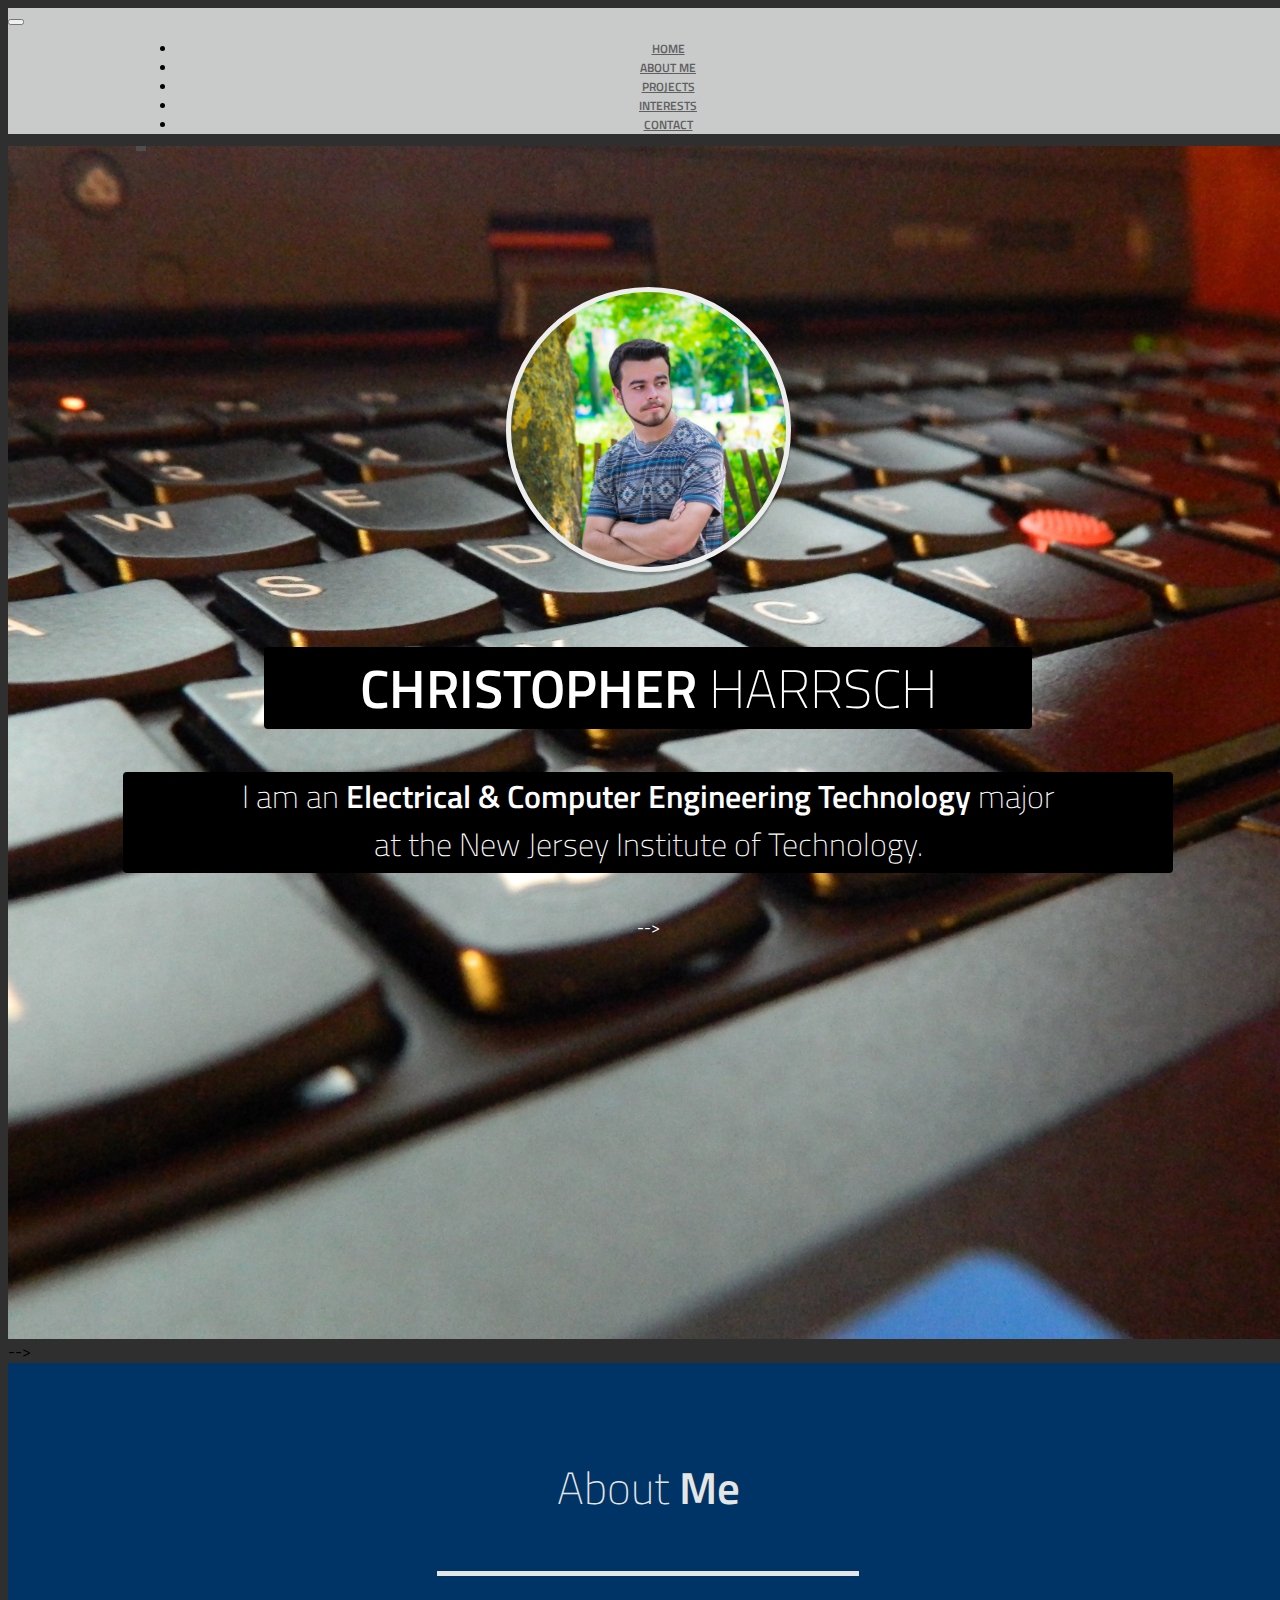
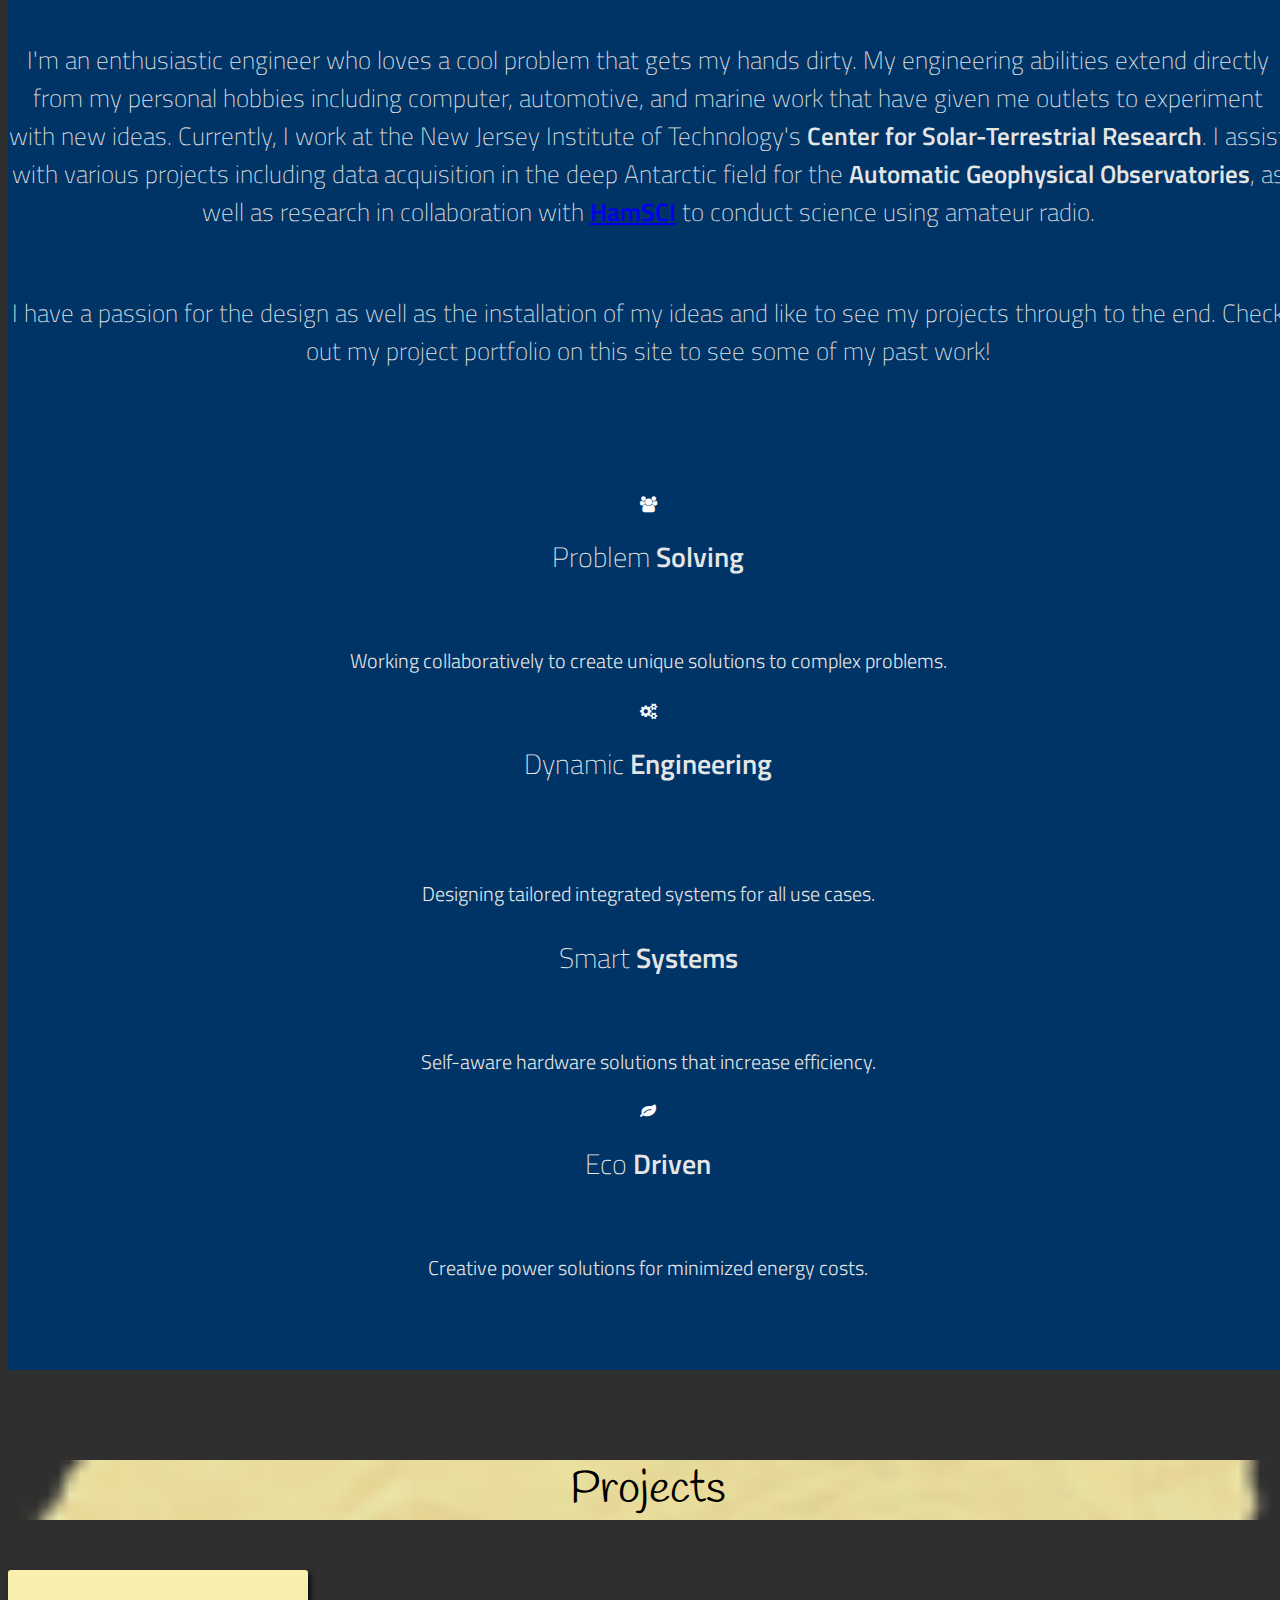
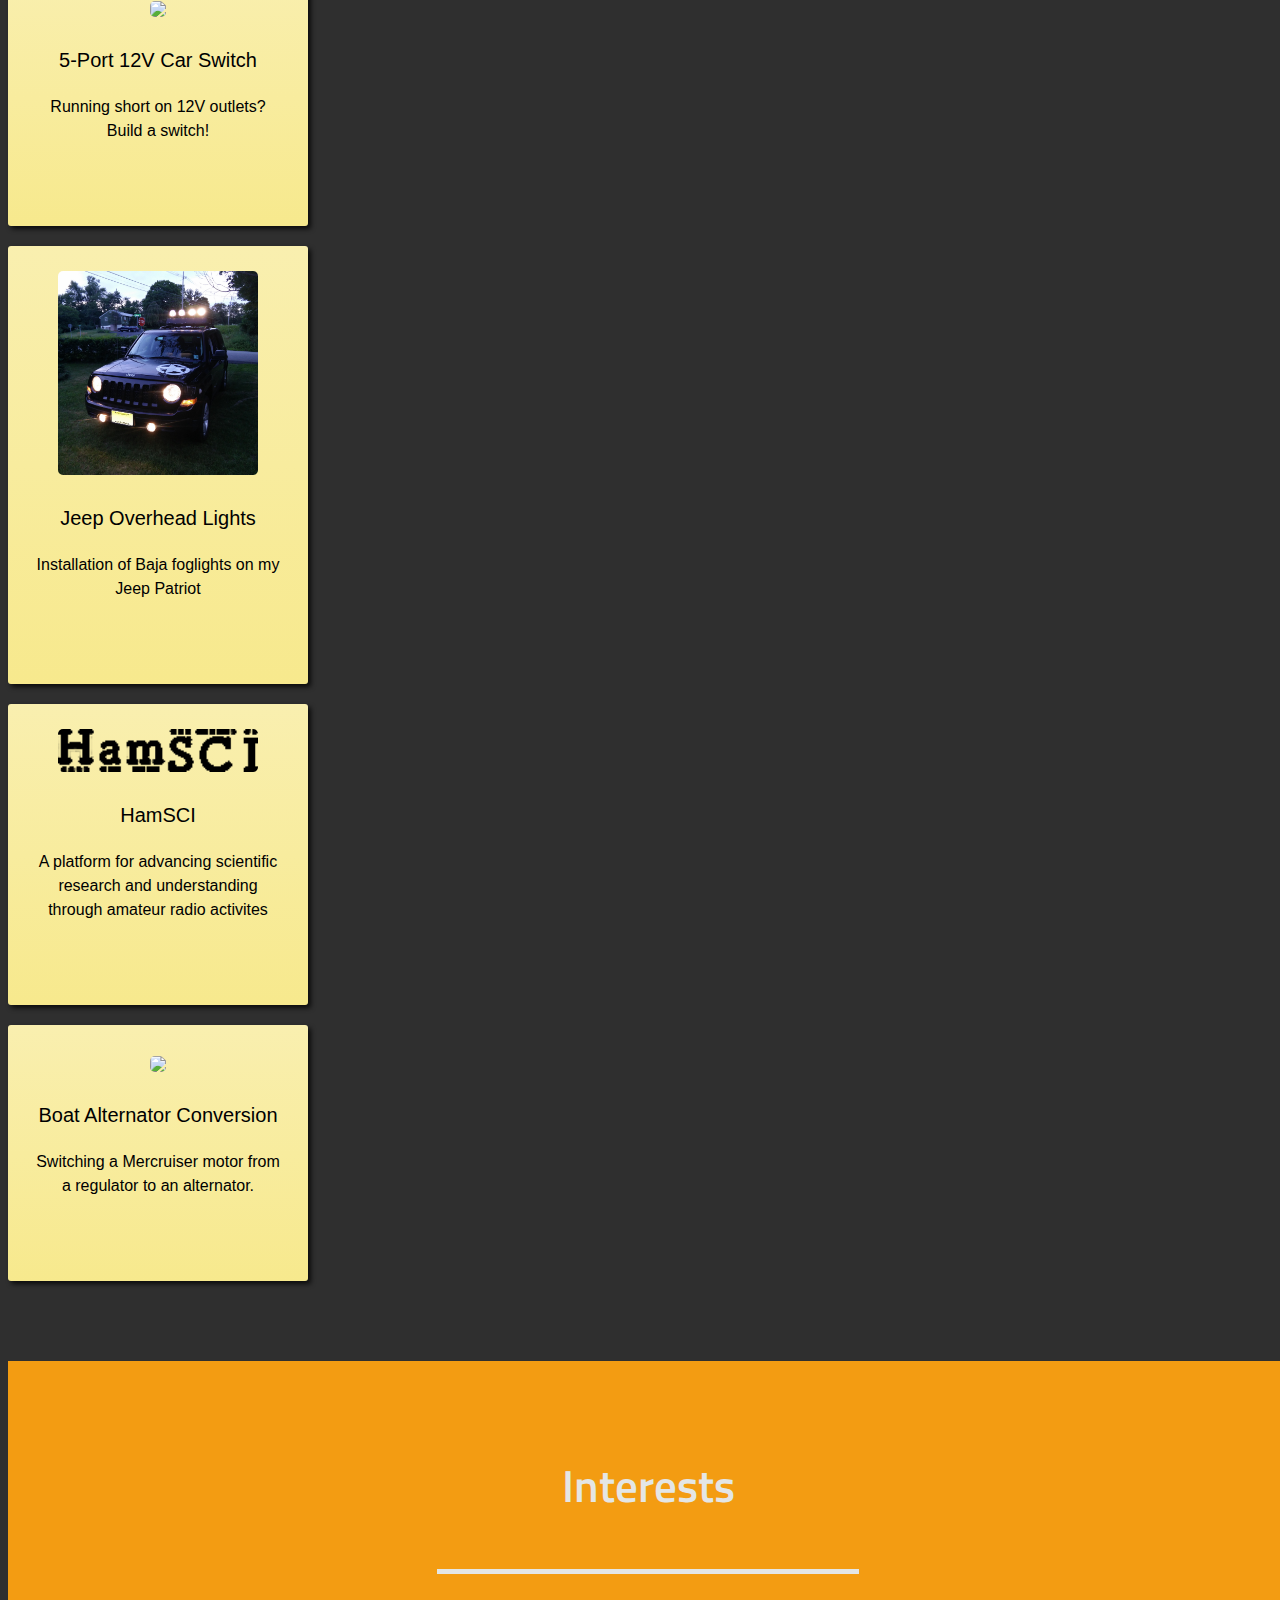
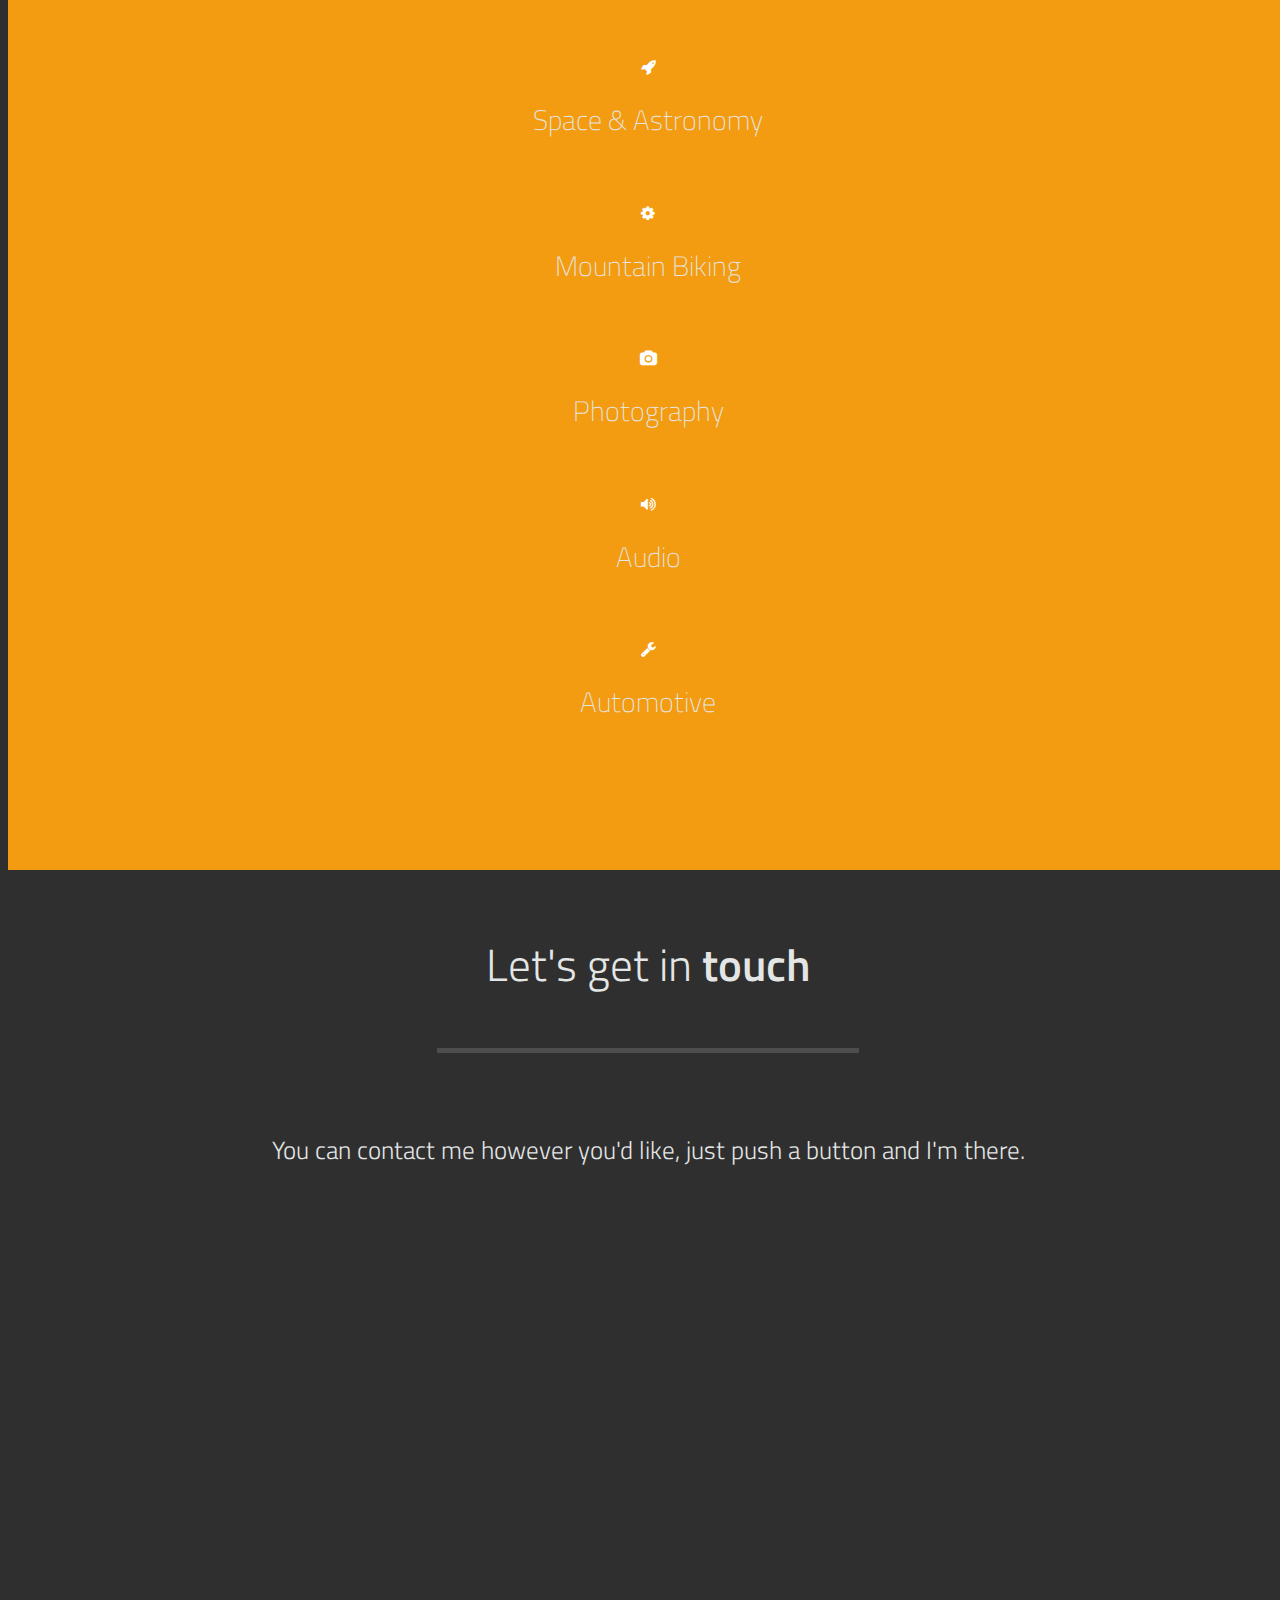
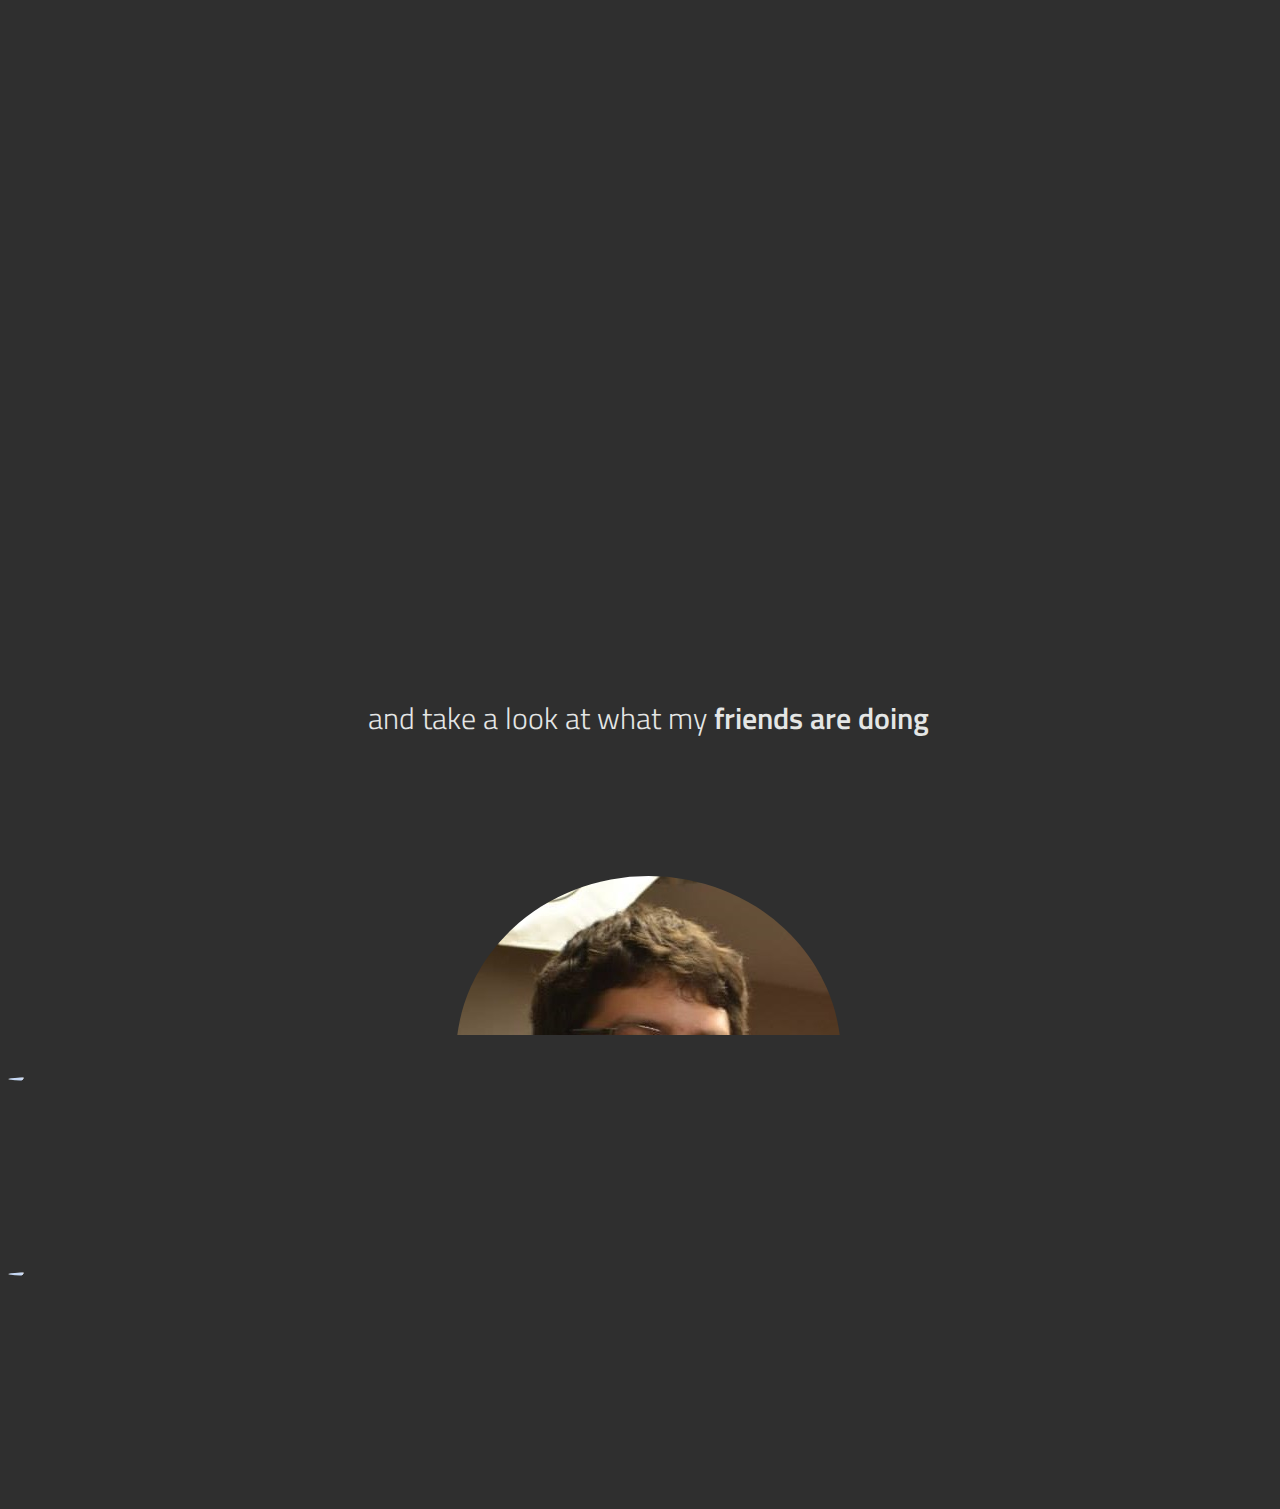
==== commit de7c3ea3: "Just bricked the site with a runaway comment." ====
--- a/index.html
+++ b/index.html
@@ -1,11 +1,11 @@
 <!--
  * Author: Christopher Harrsch
- * Contributing Authors: Joseph Parrinello, Matthew Lavine
- * Version: Who knows
+ * Contributing Authors: Matthew Lavine, Joseph Parrinello
+ * Version: Who knows, check git
  * URL: chrisharrsch.com
  *
  * This website (chrisharrsch.com) was built
- * using the following template:
+ * originally using the following template:
  *
  * Original Template Author: Carlos Alvarez
  * URL: http://alvarez.is
@@ -71,17 +71,7 @@
 		</div><!-- /.container -->
 	</div><!-- /.navbar -->
 
-
-	<!-- === Arrows ===
-	<div id="arrows">
-		<div id="arrow-up" class="disabled"></div>
-		<div id="arrow-down"></div>
-		<div id="arrow-left" class="disabled visible-lg"></div>
-		<div id="arrow-right" class="disabled visible-lg"></div>
-	</div><!-- /.arrows -->
-
-
-	<!-- === MAIN Background === -->
+	<!-- === Slide 1 / Landing Slide === -->
 	<div class="slide story" id="slide-1" data-slide="1">
 		<div class="slide-1-bg"></div>
 		<div class="container">
@@ -90,9 +80,10 @@
 					<div class="circle"></div>
 					<h1 class="font-semibold">CHRISTOPHER<span class="font-thin"> HARRSCH</span></h1>
 					<h4 class="font-thin">I am an <span class="font-semibold">Electrical & Computer Engineering Technology </span> major<br/>at the New Jersey Institute of Technology.</h4>
-				</div><!-- /col-12 -->
-			</div><!-- /row -->
-			<!-- SHORTCUTS UNDER TITLE PAGE
+				</div>
+			</div><!-- /row -->
+			<!-- === Shortcuts to other slides === -->
+			<!--
 			<div id="home-row-2" class="row clearfix">
 				 <div class="col-12 col-sm-4"><div class="home-hover navigation-slide" data-slide="2"><i class="icon icon-user" style="color:#cfcfcf;"></i></div><span>ABOUT ME</span></div>
 				<div class="col-12 col-sm-4"><div class="home-hover navigation-slide" data-slide="4"><i class="fa fa-gears" style="color:#cfcfcf;"></i></div><span>PROJECTS</span></div>
@@ -100,8 +91,9 @@
 				<br>
 				<br>
 			</div><!-- /row -->
+			-->
 		</div><!-- /container -->
-	</div><!-- /slide1 -->
+	</div><!-- /slide1 -->-->
 
 	<!-- === Slide 2 / About Me === -->
 	<div class="slide story" id="slide-2" data-slide="2">
@@ -115,8 +107,8 @@
 			<div class="row subtitle-row">
 				<div class="col-12 font-thin"><p>I'm an enthusiastic engineer who loves a cool problem that gets my hands dirty. My engineering abilities extend directly from my personal hobbies
  including computer, automotive, and marine work that have given me outlets to experiment with new ideas. Currently, I work at the New Jersey Institute of Technology's <span class="font-semibold">Center for 
-Solar-Terrestrial Research</span>. I assist with various engineering projects including devices used in the deep Antarctic field for the <span class="font-semibold">Automatic Geophysical Observatories</span>,
- as well as preliminary research into the construction and deployment of our own <span class="font-semibold">CubeSat</span> to make atmospheric measurements. 
+Solar-Terrestrial Research</span>. I assist with various projects including data acquisition in the deep Antarctic field for the <span class="font-semibold">Automatic Geophysical Observatories</span>,
+ as well as research in collaboration with <a target="_blank" href="http://www.hamsci.org"><span class="font-semibold">HamSCI</span></a> to conduct science using amateur radio.
 			<br><br>
 			<p>I have a passion for the design as well as the installation of my ideas and like to see my projects through to the end. Check out my project portfolio on this site to see some of my past work!</p>
 			</div>
@@ -189,9 +181,9 @@
 					</div>
 					<div class="col-sm-3">
 						<div class="stickynote">
-							<img src="images/stickythumbs/airconditionerthumb.jpg">
-							<p class="header">Home-Made A/C Unit</p>
-							<p class="subtext">For when it gets too hot and your central air doesn't have zones.</p>
+							<img src="images/stickythumbs/hamsci.png">
+							<p class="header">HamSCI</p>
+							<p class="subtext">A platform for advancing scientific research and understanding through amateur radio activites</p>
 							<div class="button">More</div>
 						</div>
 					</div>
@@ -325,15 +317,15 @@
 				<div id="contact-row-4" class="row">
 					<div class="col-sm-2">&nbsp;</div>
 					<div class="col-12 col-sm-2 with-hover-text">
-						<p><a target="_blank" href="http://parrinello.me"><img src="images/friends/joeprofile.jpg"></a></p>
+						<p><a target="_blank" href="https://parrinello.me"><img src="images/friends/joeprofile.jpg"></a></p>
 						<span class="hover-text font-light ">Joe Parrinello</span></a>
 					</div><!-- /col12 -->
 					<div class="col-12 col-sm-2 with-hover-text">
-						<p><a href="https://www.matthewlavine.net/"><img src="https://avatars0.githubusercontent.com/u/2528763"></a></p>
+						<p><a target="_blank" href="https://www.matthewlavine.net/"><img src="https://avatars0.githubusercontent.com/u/2528763"></a></p>
 						<span class="hover-text font-light ">Matthew Lavine</span></a>
 					</div><!-- /col12 -->
 					<div class="col-12 col-sm-2 with-hover-text">
-						<p><a target="_blank" href="http://trevorsummerfield.com/"><img src="https://avatars1.githubusercontent.com/u/2180041"></a></p>
+						<p><a target="_blank" href="https://trevorsummerfield.com/"><img src="https://avatars1.githubusercontent.com/u/2180041"></a></p>
 						<span class="hover-text font-light ">Trevor Summerfield</span></a>
 					</div><!-- /col12 -->
 					<div class="col-sm-2 hidden-sm">&nbsp;</div>
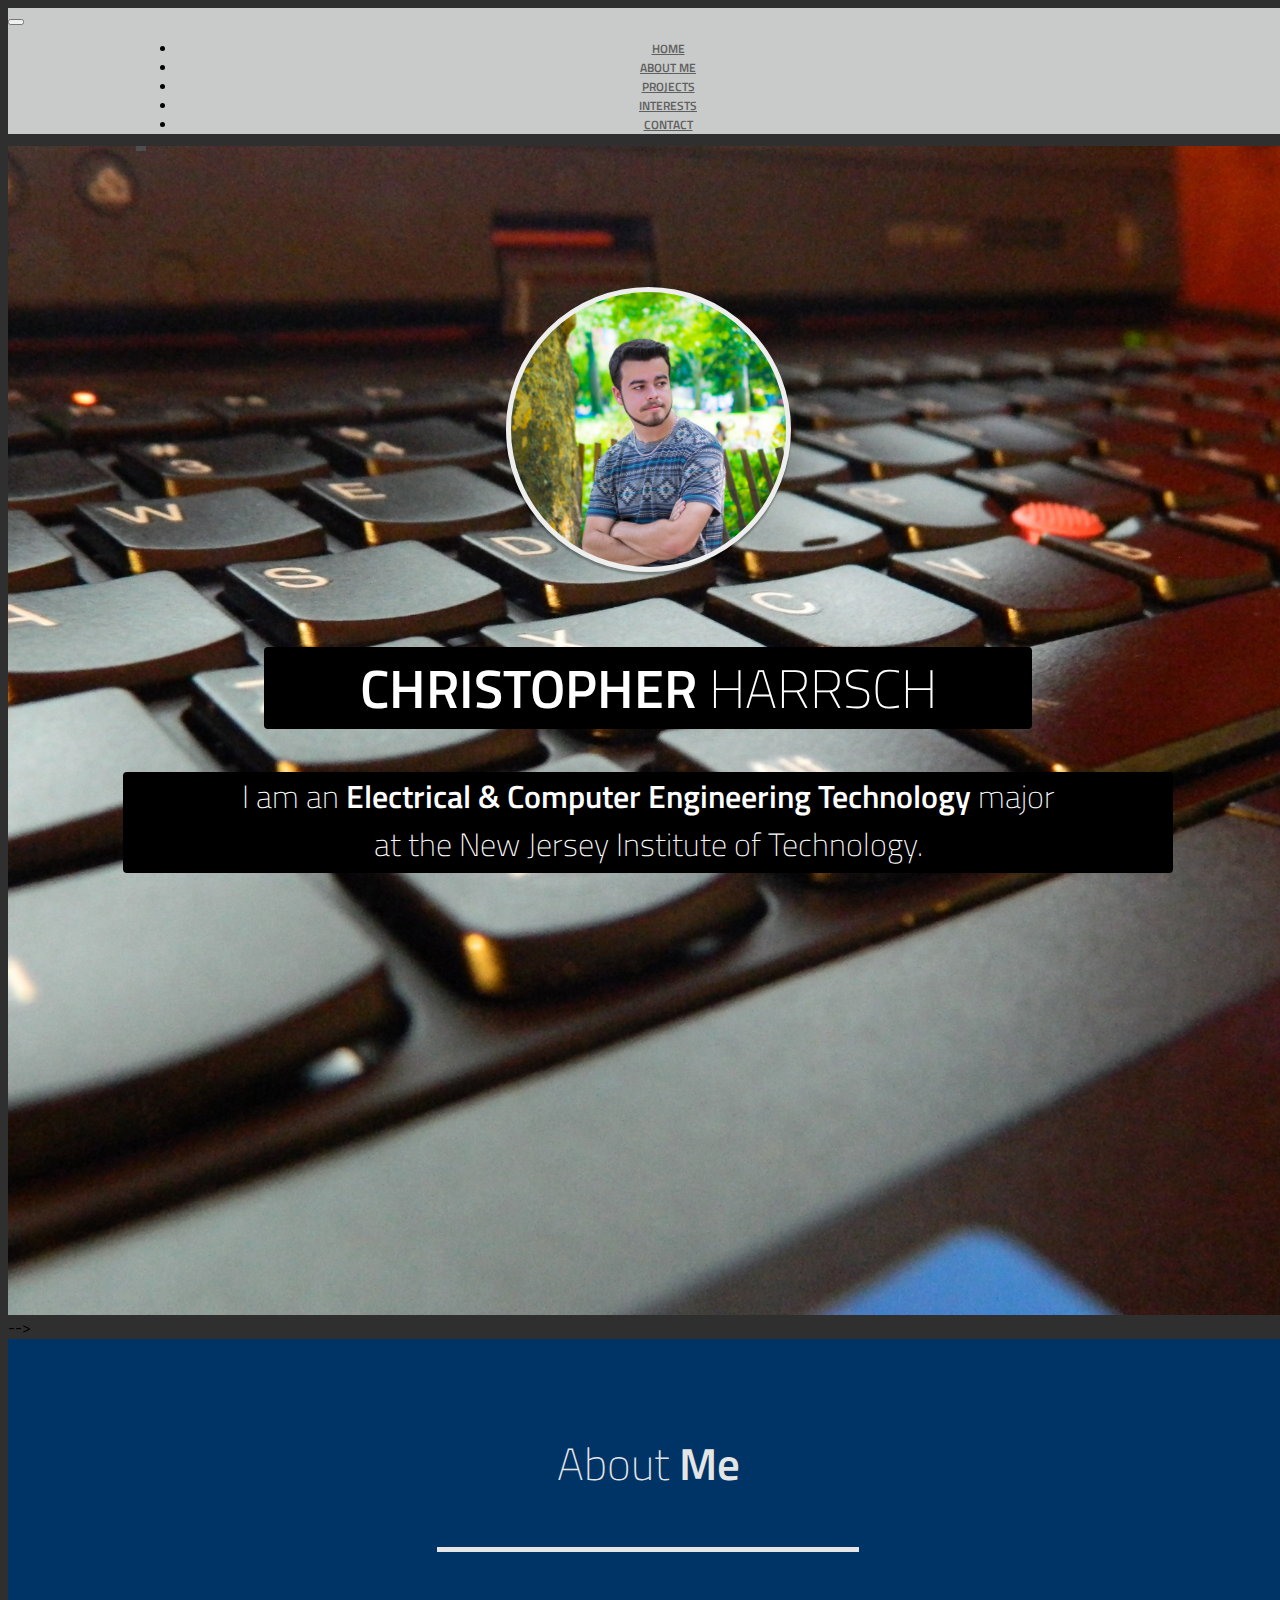
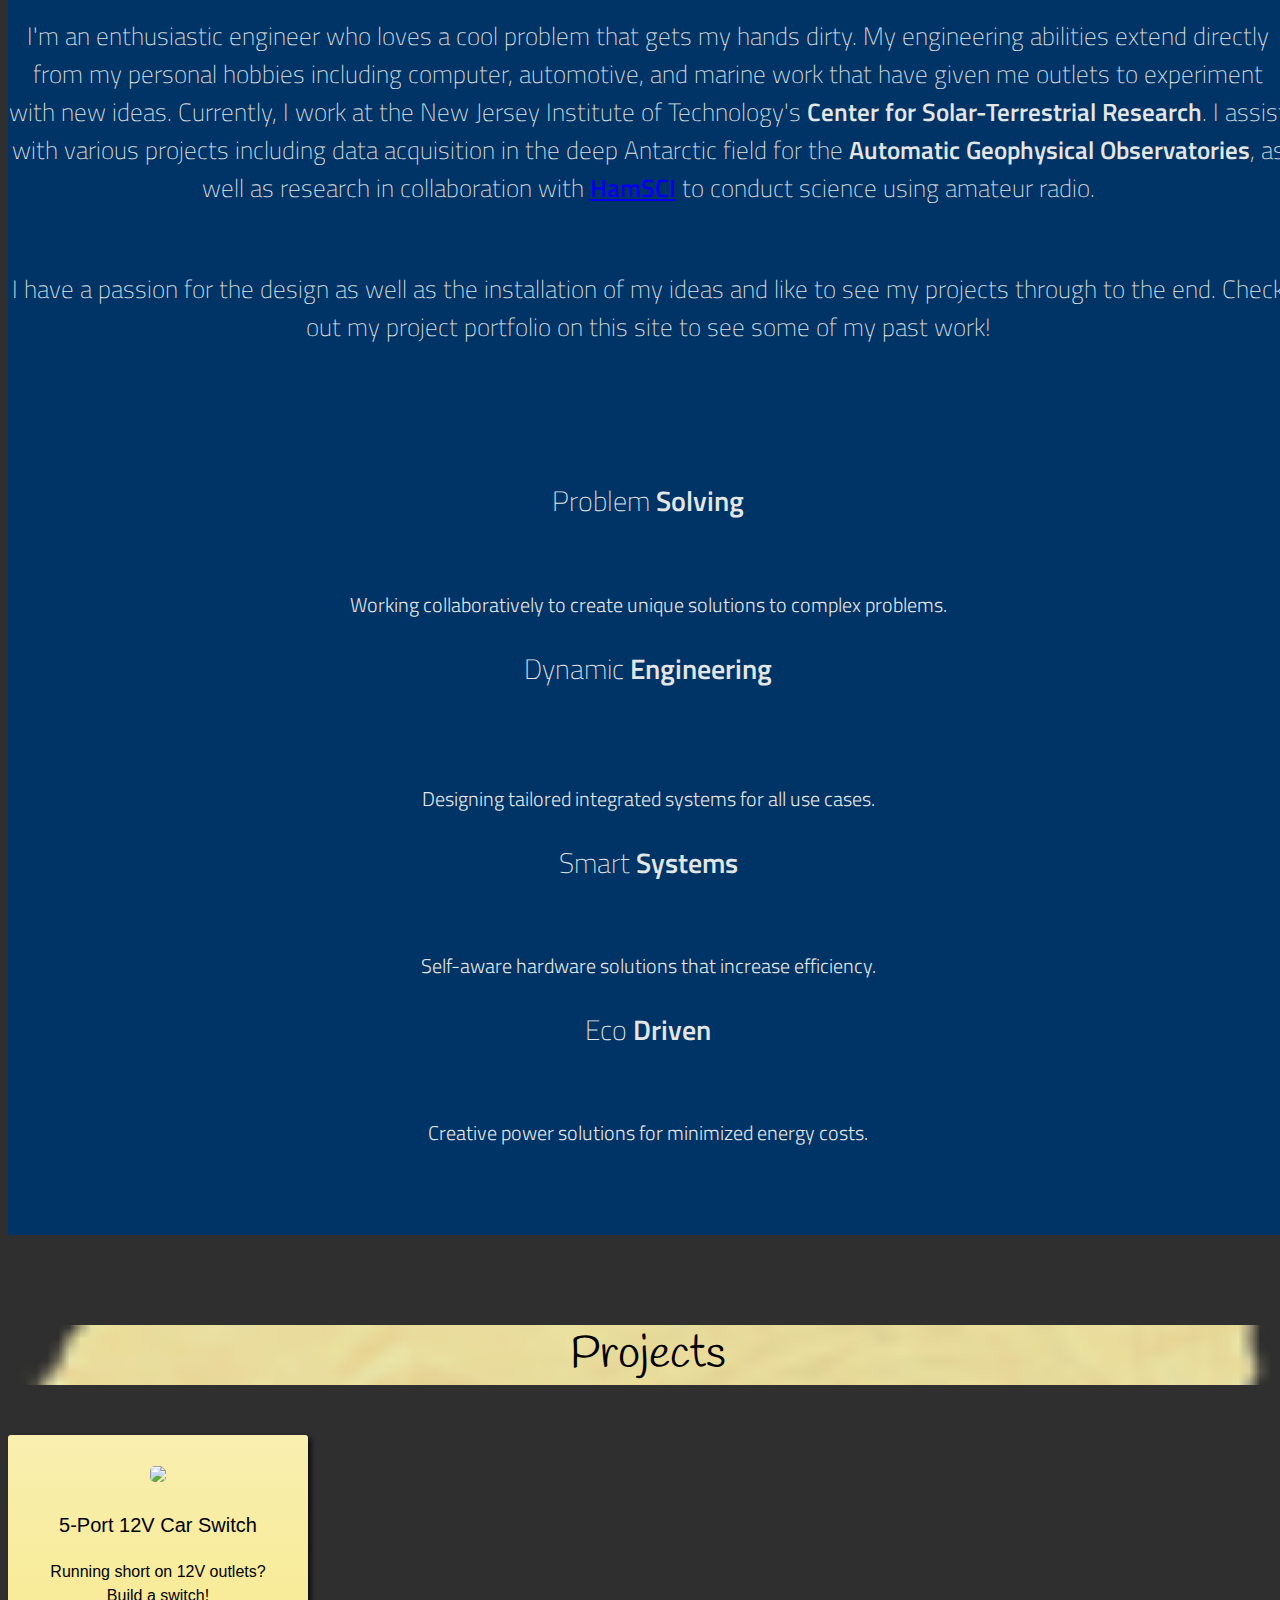
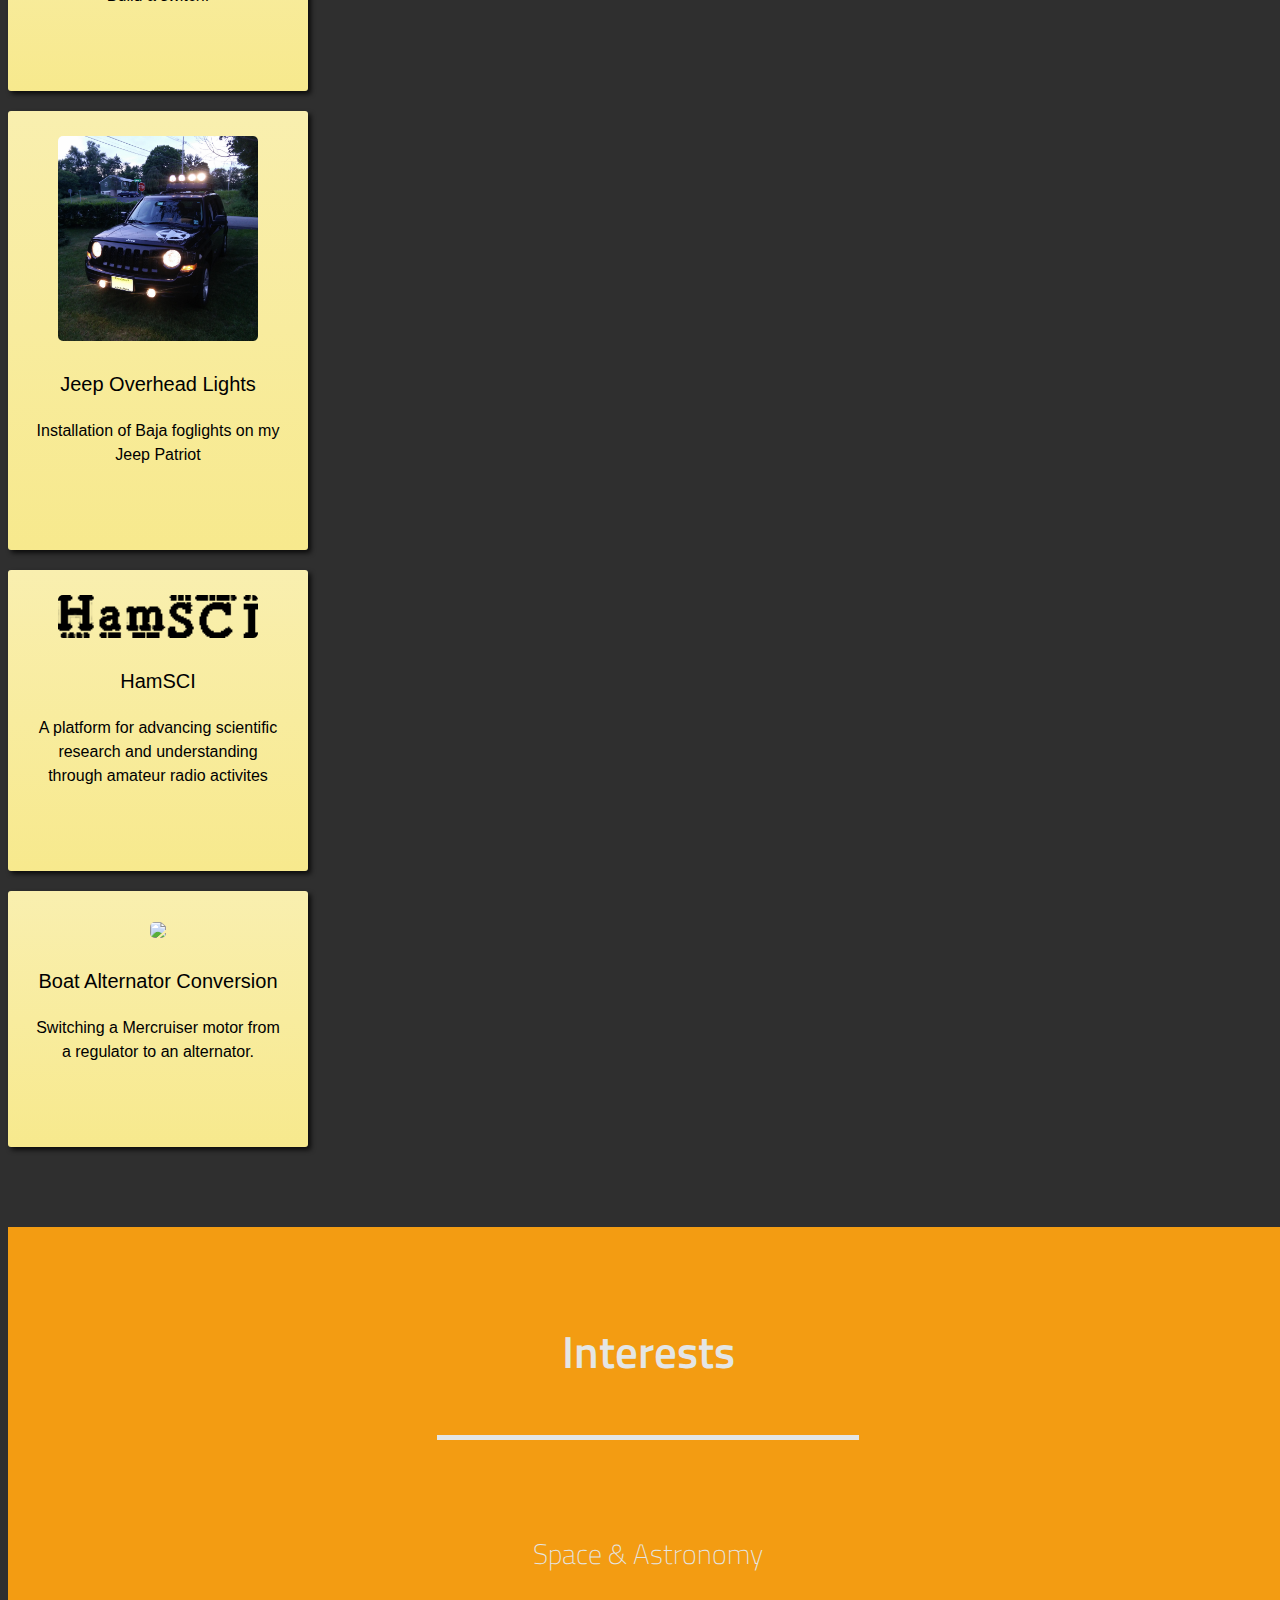
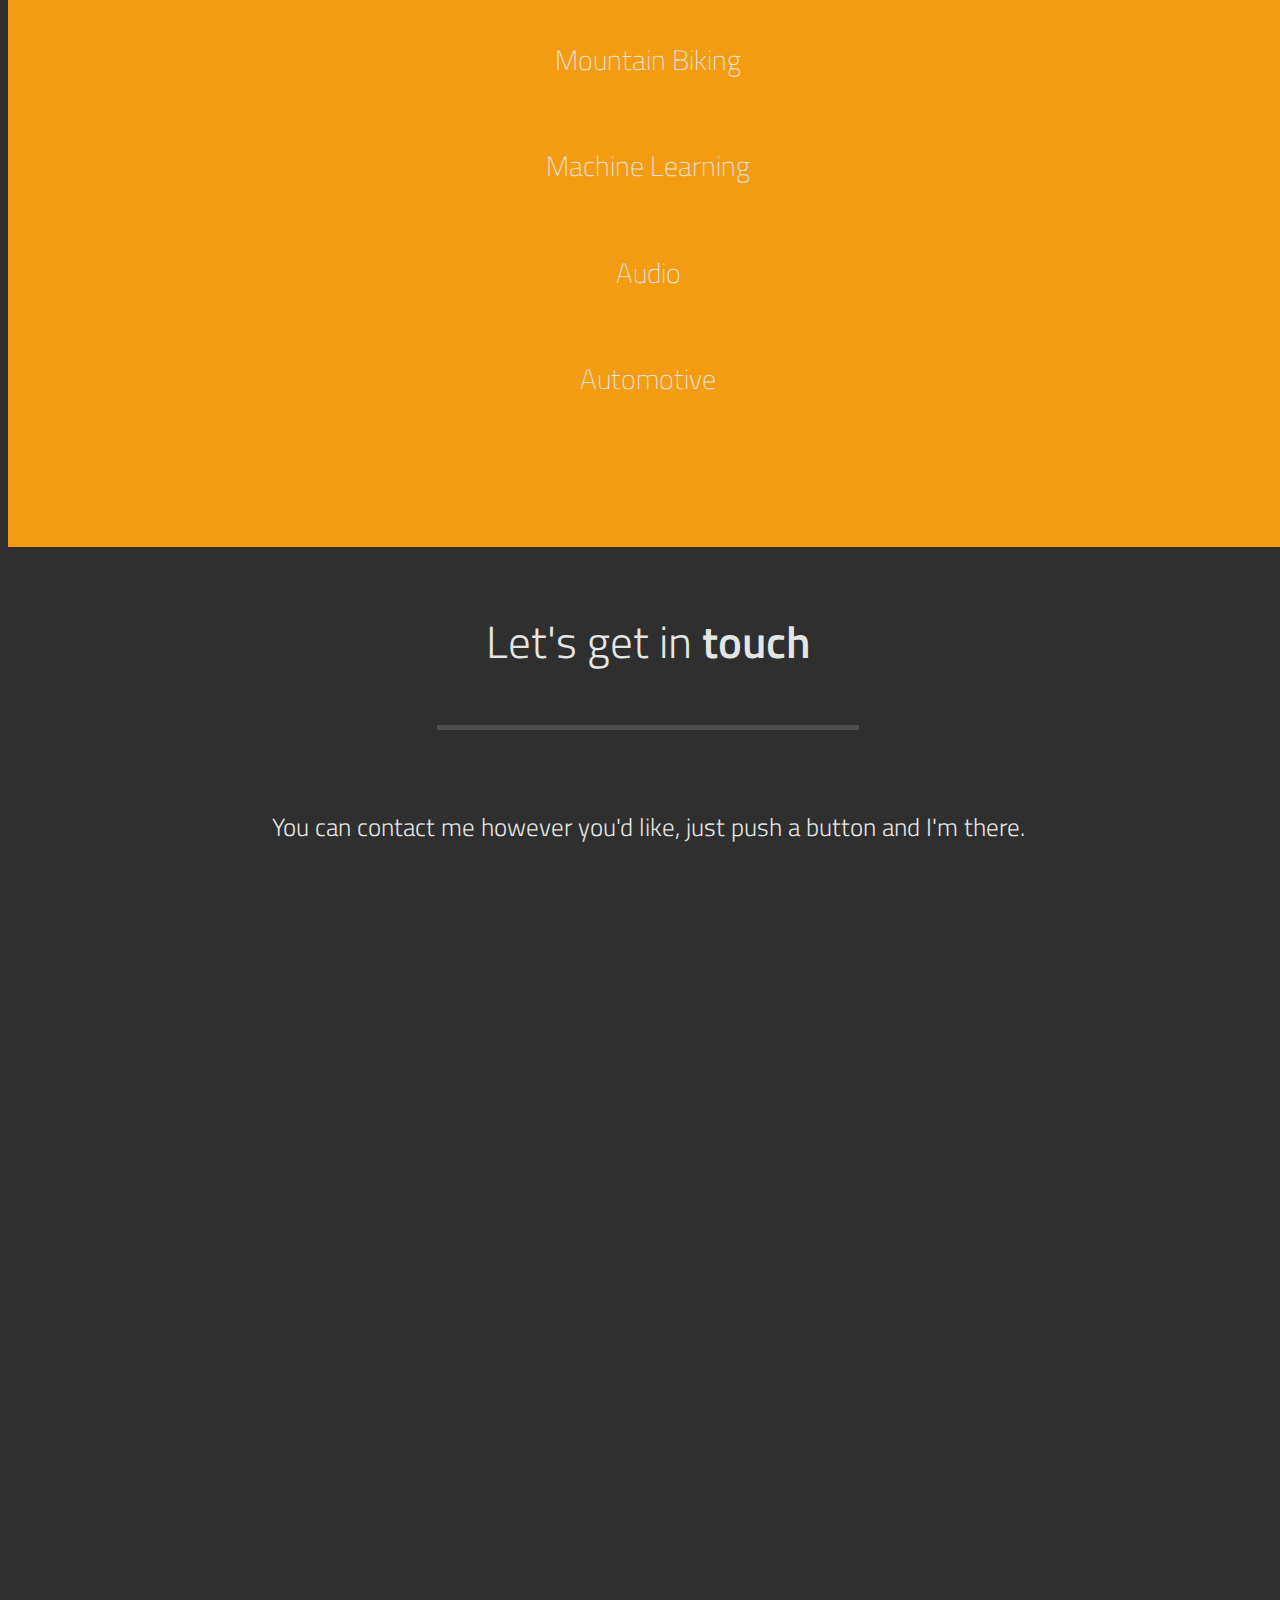
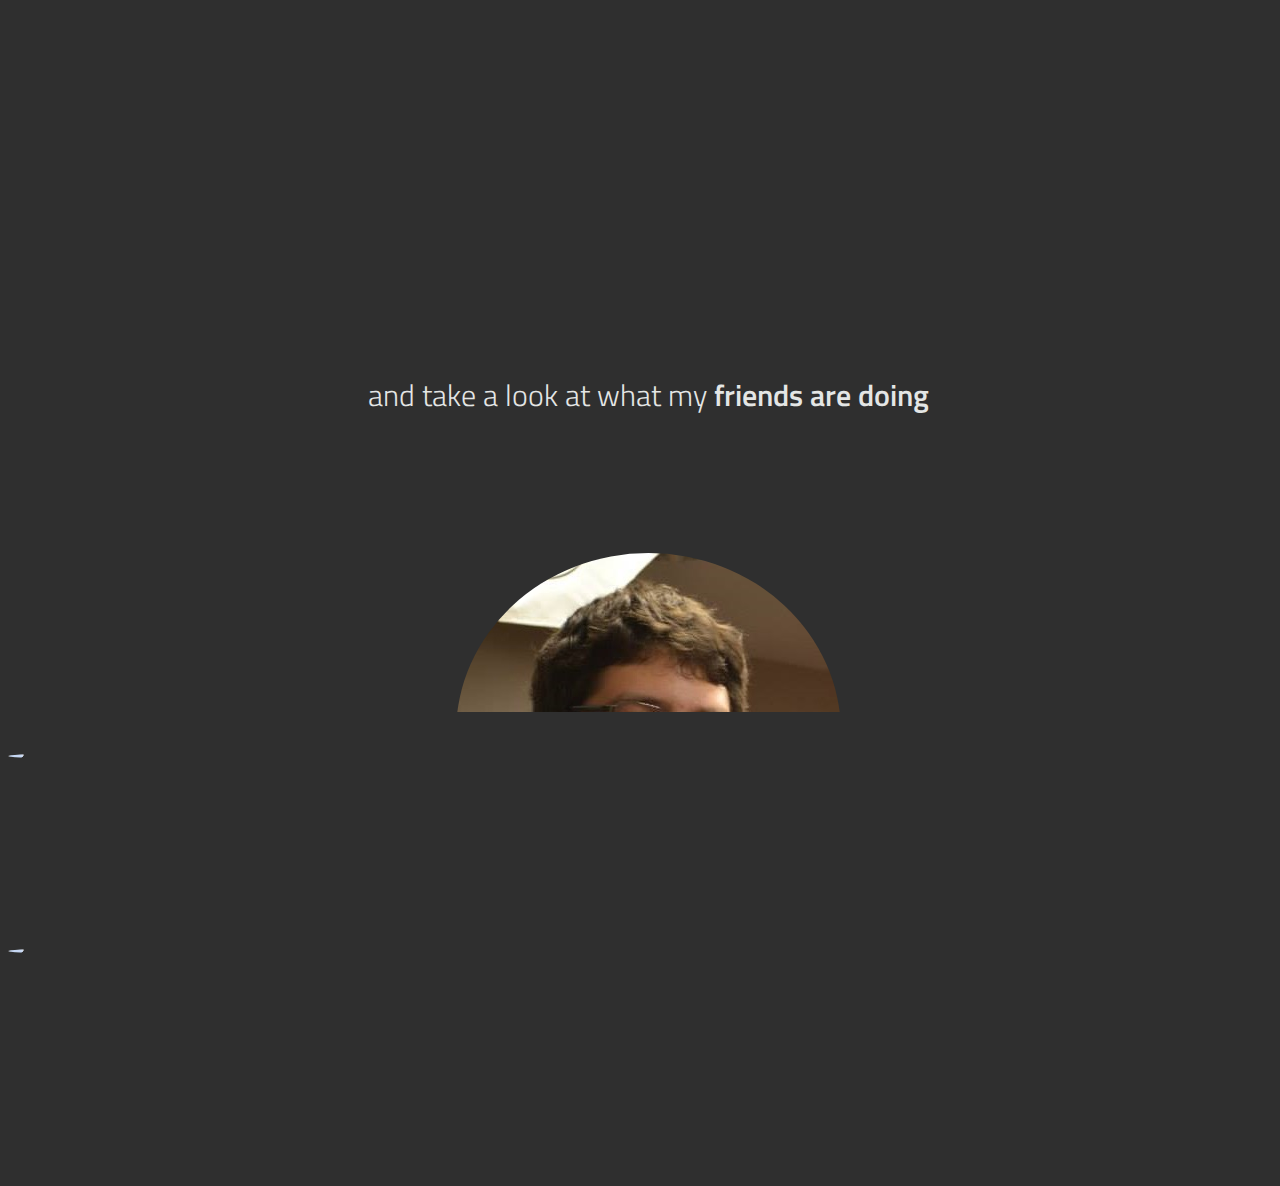
==== commit eae784e3: "Fixed runaway comment" ====
--- a/index.html
+++ b/index.html
@@ -18,6 +18,7 @@
 
 <!doctype html>
 <html>
+<script src="https://use.fontawesome.com/199d2ce016.js"></script>
 <head lang="en">
 	<meta charset="utf-8">
 	<meta name="viewport" content="width=device-width, initial-scale=1, maximum-scale=1, user-scalable=no">
@@ -29,8 +30,11 @@
 
 	<link rel="stylesheet" type="text/css" href="css/bootstrap.min.css">
 	<link rel="stylesheet" href="fancybox/jquery.fancybox-v=2.1.5.css" type="text/css" media="screen">
+	<!-- Old fontawesome import before using CDN embed code -->
+	<!--
 	<link rel="stylesheet" href="css/font-awesome.min.css" rel="stylesheet">
 	<link href="http://netdna.bootstrapcdn.com/font-awesome/4.0.3/css/font-awesome.css" rel="stylesheet">
+	-->
 	<link rel="stylesheet" type="text/css" href="css/style.css">
 	<link rel="stylesheet" type="text/css" href="css/stickynotes.css">
 	<link rel="stylesheet" type="text/css" href="css/typingeffects.css">
@@ -45,6 +49,7 @@
 </head>
 
 <body>
+	<!-- === Navbar === --->
 	<div class="navbar navbar-fixed-top" data-activeslide="1">
 		<div class="container">
 
@@ -70,6 +75,7 @@
 			</div><!-- /.nav-collapse -->
 		</div><!-- /.container -->
 	</div><!-- /.navbar -->
+	<!-- === Navbar === -->
 
 	<!-- === Slide 1 / Landing Slide === -->
 	<div class="slide story" id="slide-1" data-slide="1">
@@ -81,7 +87,7 @@
 					<h1 class="font-semibold">CHRISTOPHER<span class="font-thin"> HARRSCH</span></h1>
 					<h4 class="font-thin">I am an <span class="font-semibold">Electrical & Computer Engineering Technology </span> major<br/>at the New Jersey Institute of Technology.</h4>
 				</div>
-			</div><!-- /row -->
+			</div>
 			<!-- === Shortcuts to other slides === -->
 			<!--
 			<div id="home-row-2" class="row clearfix">
@@ -90,10 +96,11 @@
 				<div class="col-12 col-sm-4"><div class="home-hover navigation-slide" data-slide="6"><i class="icon icon-envelope" style="color:#cfcfcf;"></i></div><span>CONTACT</span></div>
 				<br>
 				<br>
-			</div><!-- /row -->
+			</div>
 			-->
 		</div><!-- /container -->
 	</div><!-- /slide1 -->-->
+	<!-- === End Slide 1 === -->
 
 	<!-- === Slide 2 / About Me === -->
 	<div class="slide story" id="slide-2" data-slide="2">
@@ -115,28 +122,29 @@
 			</div><!-- /row -->
 			<div class="row content-row">
 				<div class="col-12 col-lg-3 col-sm-6">
-					<p><i class="fa fa-group"></i></p>
+					<p><i class="fa fa-group fa-5x"></i></p>
 					<h2 class="font-thin">Problem <span class="font-semibold">Solving</span></h2>
 					<h4 class="font-thin">Working collaboratively to create unique solutions to complex problems.</h4>
 				</div><!-- /col12 -->
 				<div class="col-12 col-lg-3 col-sm-6">
-					<p><i class="fa fa-gears"></i></p>
+					<p><i class="fa fa-gears fa-5x"></i></p>
 					<h2 class="font-thin" style="height:70px;">Dynamic <span class="font-semibold">Engineering</span></h2>
 					<h4 class="font-thin">Designing tailored integrated systems for all use cases.</h4>
 				</div><!-- /col12 -->
 				<div class="col-12 col-lg-3 col-sm-6">
-					<p><i class="icon icon-eye-open"></i></p>
+					<p><i class="fa fa-eye fa-5x"></i></p>
 					<h2 class="font-thin">Smart <span class="font-semibold">Systems</span></h2>
 					<h4 class="font-thin">Self-aware hardware solutions that increase efficiency.</h4>
 				</div><!-- /col12 -->
 				<div class="col-12 col-lg-3 col-sm-6">
-					<p><i class="fa fa-leaf"></i></p>
+					<p><i class="fa fa-leaf fa-5x"></i></p>
 					<h2 class="font-thin">Eco <span class="font-semibold">Driven</span></h2>
 					<h4 class="font-thin">Creative power solutions for minimized energy costs.</h4>
 				</div><!-- /col12 -->
 			</div><!-- /row -->
 		</div><!-- /container -->
 	</div><!-- /slide2 -->
+	<!-- === End of Slide 2 === -->
 
 	<!-- === Slide 3 / Portfolio -->
 	<!--<div class="slide story" id="slide-3" data-slide="3">
@@ -155,6 +163,7 @@
 			<div class="col-12 col-sm-6 col-lg-2"><a data-fancybox-group="portfolio" class="fancybox" href="images/portfolio/SLI.jpg"><img class="thumb" src="images/portfolio/SLI.jpg" alt=""></a></div>
 		</div><!-- /row -->
 		<!--</div><!-- /slide3 -->
+		<!-- === End of Slide 3 === -->
 
 		<!-- === Slide 4 / Projects === -->
 		<div class="slide story" id="slide-4" data-slide="4">
@@ -232,6 +241,7 @@
 				</div> -->
 			</div><!-- /container -->
 		</div><!-- /slide4 -->
+		<!-- === End of Slide 4 === -->
 
 		<!-- === Slide 5 / Interests === -->
 		<div class="slide story" id="slide-5" data-slide="5">
@@ -245,29 +255,30 @@
 				<div class="row content-row">
 					<div class="col-sm-1 hidden-sm">&nbsp;</div>
 					<div class="col-12 col-sm-2">
-						<p><i class="fa fa-rocket"></i></p>
+						<p><i class="fa fa-rocket fa-5x"></i></p>
 						<h2 class="font-thin">Space  & Astronomy</h2>
 					</div><!-- /col12 -->
 					<div class="col-12 col-sm-2">
-						<p><i class="fa fa-gear"></i></p>
+						<p><i class="fa fa-gear fa-5x"></i></p>
 						<h2 class="font-thin">Mountain Biking</h2>
 					</div><!-- /col12 -->
 					<div class="col-12 col-sm-2">
-						<p><i class="fa fa-camera"></i></p>
-						<h2 class="font-thin">Photography</h2>
-					</div><!-- /col12 -->
-					<div class="col-12 col-sm-2">
-						<p><i class="fa fa-volume-up"></i></p>
+						<p><i class="fa fa-microchip fa-5x"></i></p>
+						<h2 class="font-thin">Machine Learning</h2>
+					</div><!-- /col12 -->
+					<div class="col-12 col-sm-2">
+						<p><i class="fa fa-volume-up fa-5x"></i></p>
 						<h2 class="font-thin">Audio</h2>
 					</div><!-- /col12 -->
 					<div class="col-12 col-sm-2">
-						<p><i class="fa fa-wrench"></i></p>
+						<p><i class="fa fa-wrench fa-5x"></i></p>
 						<h2 class="font-thin">Automotive</h2>
 					</div><!-- /col12 -->
 					<div class="col-sm-1 hidden-sm">&nbsp;</div>
 				</div><!-- /row -->
 			</div><!-- /container -->
 		</div><!-- /slide5 -->
+		<!-- === End of Slide 4 === -->
 
 		<!-- === Slide 6 / Contact === -->
 		<div class="slide story" id="slide-6" data-slide="6">
@@ -332,17 +343,9 @@
 				</div><!-- /row -->
 			</div><!-- /container -->
 		</div><!-- /Slide 6 -->
-<!--<script>
-	// Google Analytics
-  (function(i,s,o,g,r,a,m){i['GoogleAnalyticsObject']=r;i[r]=i[r]||function(){
-  (i[r].q=i[r].q||[]).push(arguments)},i[r].l=1*new Date();a=s.createElement(o),
-  m=s.getElementsByTagName(o)[0];a.async=1;a.src=g;m.parentNode.insertBefore(a,m)
-  })(window,document,'script','//www.google-analytics.com/analytics.js','ga');
-
-  ga('create', 'UA-56899841-1', 'auto');
-  ga('send', 'pageview');
-
-</script>-->
+		<!-- === End of Slide 6 === -->
+		<!-- === End of Visible Page === -->
+		<!-- === Turn back; There be demons here === -->
 
 </body>
 
@@ -354,6 +357,16 @@
 <script src="js/jquery.easing.1.3.js"></script>
 <script type="text/javascript" src="fancybox/jquery.fancybox.pack-v=2.1.5.js"></script>
 <script src="js/script.js"></script>
+<!-- Google Analytics -->
+<script>
+  (function(i,s,o,g,r,a,m){i['GoogleAnalyticsObject']=r;i[r]=i[r]||function(){
+  (i[r].q=i[r].q||[]).push(arguments)},i[r].l=1*new Date();a=s.createElement(o),
+  m=s.getElementsByTagName(o)[0];a.async=1;a.src=g;m.parentNode.insertBefore(a,m)
+  })(window,document,'script','//www.google-analytics.com/analytics.js','ga');
+
+  ga('create', 'UA-56899841-1', 'auto');
+  ga('send', 'pageview');
+</script>
 
 <!-- fancybox init -->
 <script>
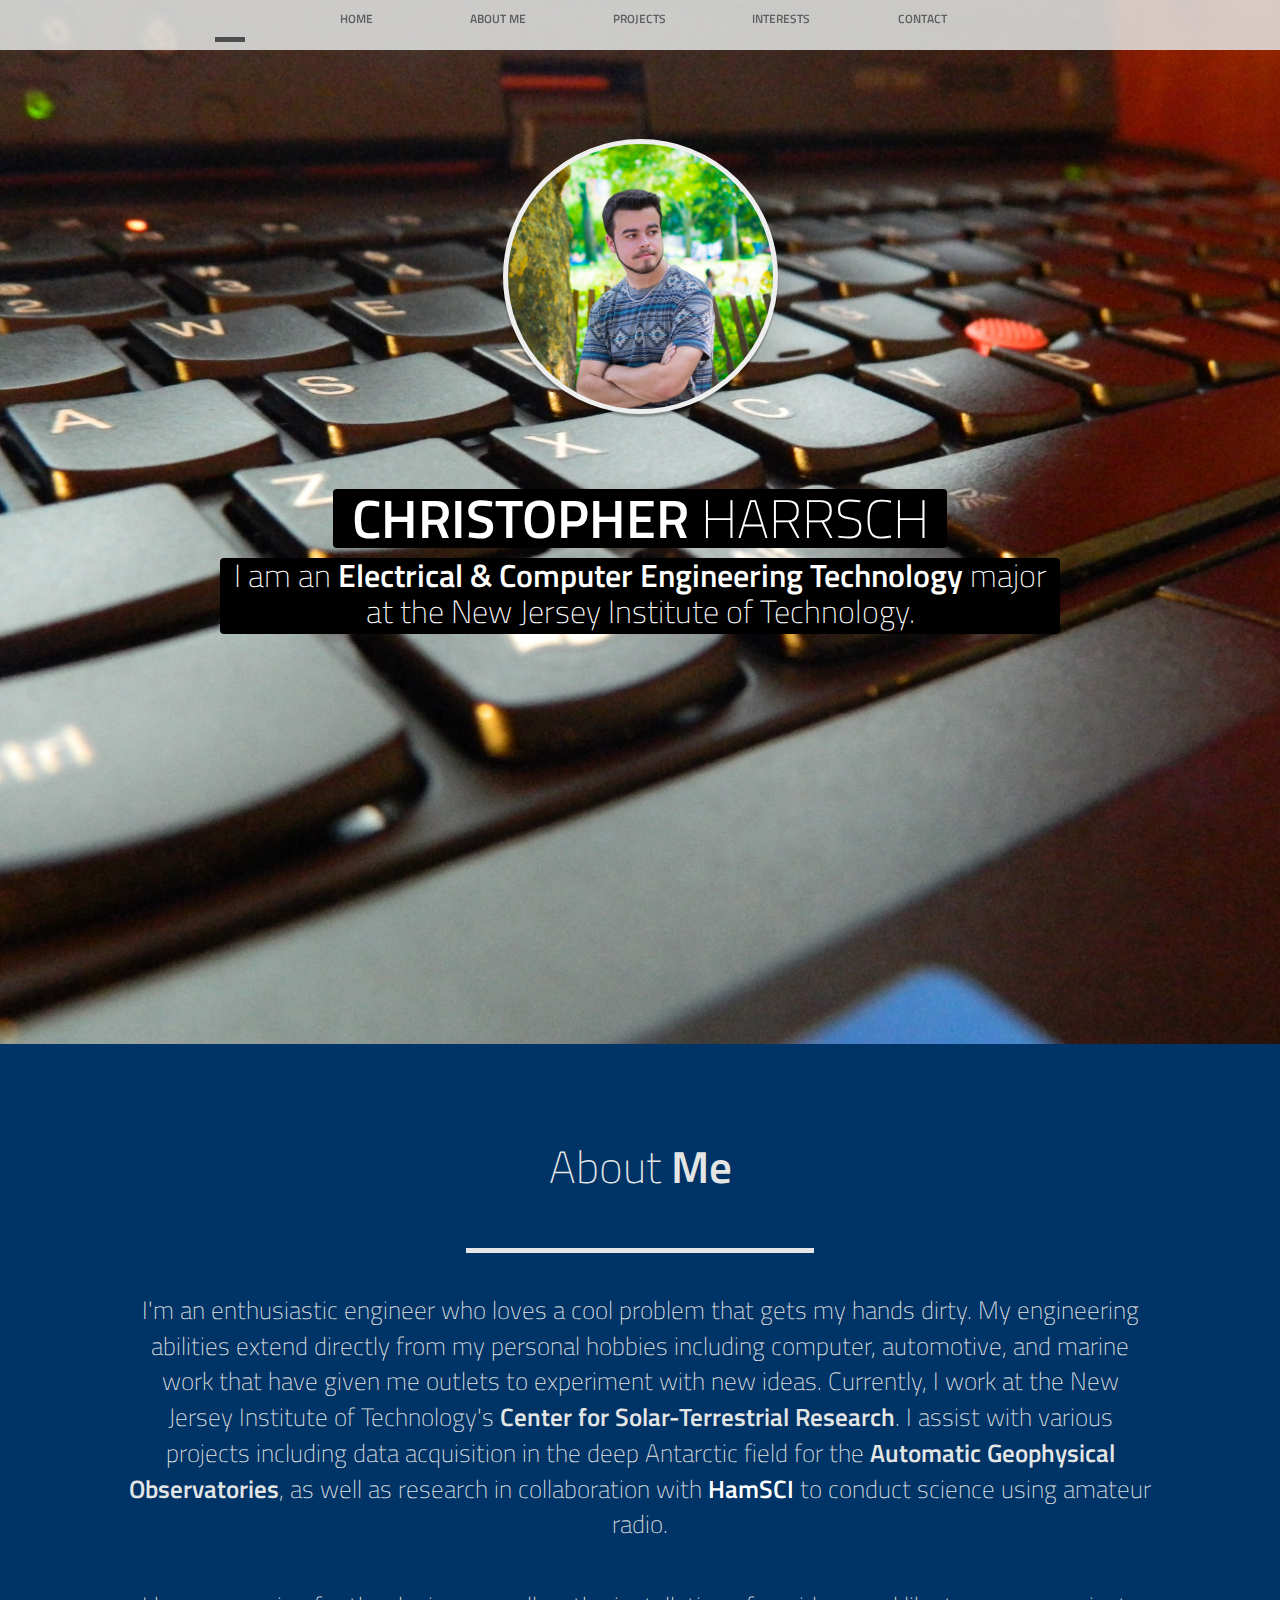
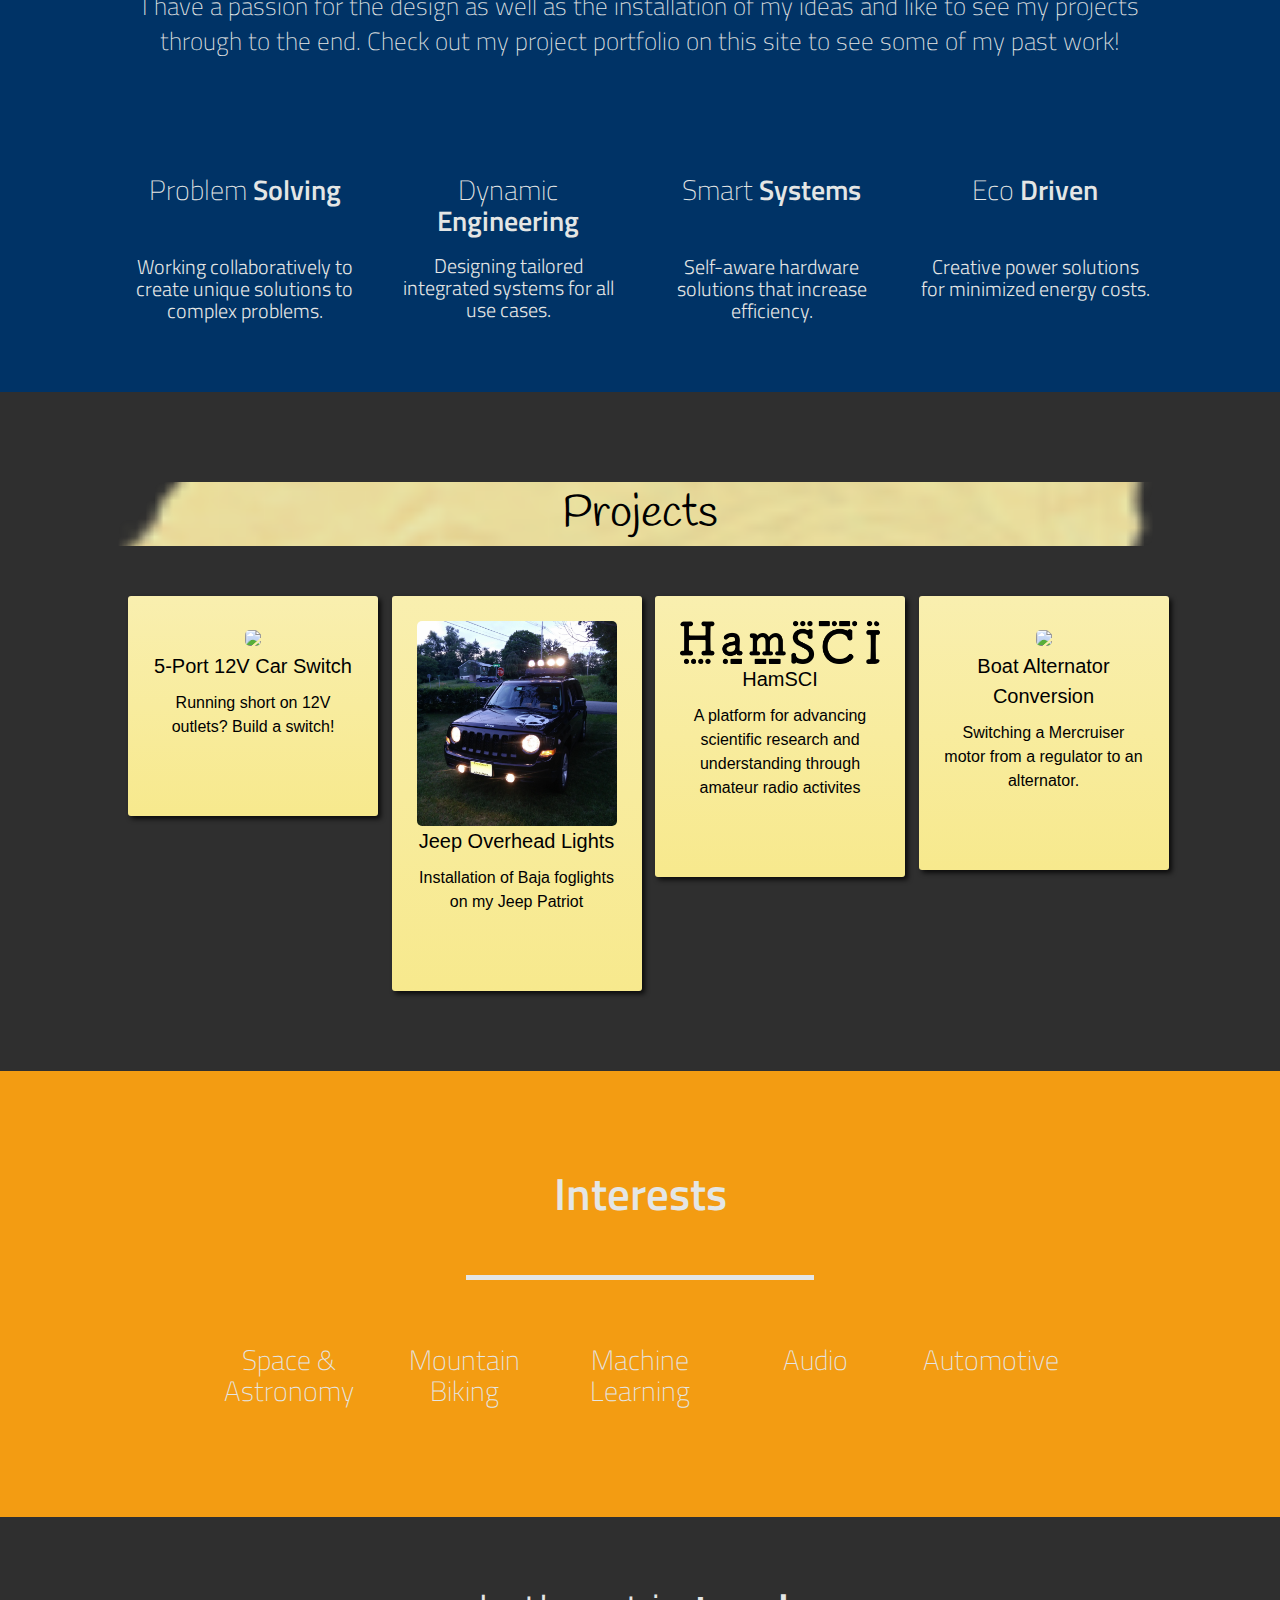
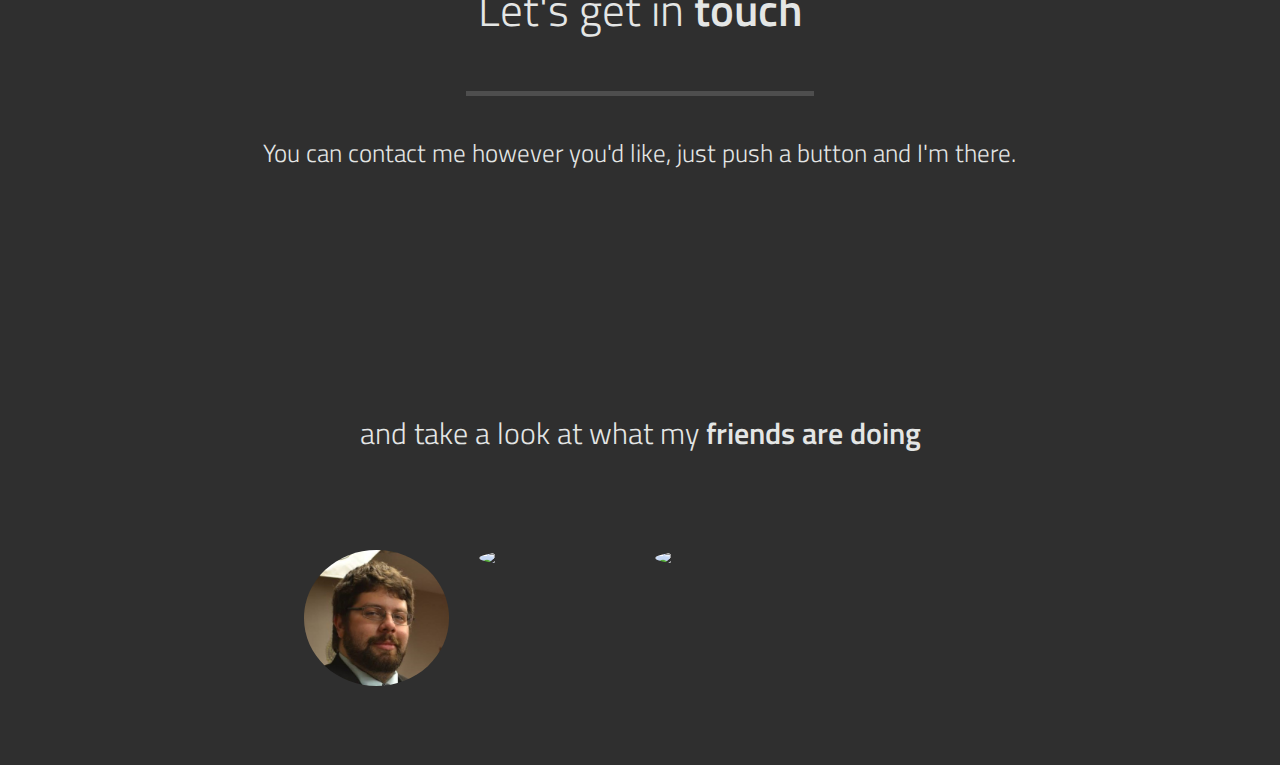
==== commit 7c939be6: "Housekeeping & Updates to Blog" ====
--- a/index.html
+++ b/index.html
@@ -99,7 +99,7 @@
 			</div>
 			-->
 		</div><!-- /container -->
-	</div><!-- /slide1 -->-->
+	</div><!-- /slide1 -->
 	<!-- === End Slide 1 === -->
 
 	<!-- === Slide 2 / About Me === -->
@@ -297,23 +297,23 @@
 				<div id="contact-row-4" class="row">
 					<div class="col-sm-1 hidden-sm">&nbsp;</div>
 					<div class="col-12 col-sm-2 with-hover-text">
-						<p><a target="_blank" href="#"><i class="icon icon-phone"></i></a></p>
+						<p><a target="_blank" href="#"><i class="fa fa-phone fa-5x"></i></a></p>
 						<span class="hover-text font-light ">Dinner first!</span></a>
 					</div><!-- /col12 -->
 					<div class="col-12 col-sm-2 with-hover-text">
-						<p><a href="mailto:chris@harrsch.net"><i class="icon icon-envelope"></i></a></p>
+						<p><a href="mailto:chris@harrsch.net"><i class="fa fa-envelope fa-5x"></i></a></p>
 						<span class="hover-text font-light ">cjh9@njit.edu</span></a>
 					</div><!-- /col12 -->
 					<div class="col-12 col-sm-2 with-hover-text">
-						<p><a target="_blank" href="https://maps.google.com/maps?q=07103&hl=en&ll=40.739909,-74.197369&spn=0.038044,0.084543&sll=40.731283,-74.182055&sspn=0.152195,0.338173&t=h&hnear=Newark,+New+Jersey+07103&z=14&iwloc=A"><i class="icon icon-home"></i></a></p>
+						<p><a target="_blank" href="https://maps.google.com/maps?q=07103&hl=en&ll=40.739909,-74.197369&spn=0.038044,0.084543&sll=40.731283,-74.182055&sspn=0.152195,0.338173&t=h&hnear=Newark,+New+Jersey+07103&z=14&iwloc=A"><i class="fa fa-home fa-5x"></i></a></p>
 						<span class="hover-text font-light ">Newark, New Jersey<br>Zip Code 07103</span></a>
 					</div><!-- /col12 -->
 					<div class="col-12 col-sm-2 with-hover-text">
-						<p><a target="_blank" href="https://www.facebook.com/christopher.harrsch"><i class="icon icon-facebook"></i></a></p>
+						<p><a target="_blank" href="https://www.facebook.com/christopher.harrsch"><i class="fa fa-facebook fa-5x"></i></a></p>
 						<span class="hover-text font-light ">facebook.com/<br>christopher.harrsch</span></a>
 					</div><!-- /col12 -->
 					<div class="col-12 col-sm-2 with-hover-text">
-						<p><a target="_blank" href="https://twitter.com/dschris"><i class="icon icon-twitter"></i></a></p>
+						<p><a target="_blank" href="https://twitter.com/dschris"><i class="fa fa-twitter fa-5x"></i></a></p>
 						<span class="hover-text font-light ">@DSChris</span></a>
 					</div><!-- /col12 -->
 					<div class="col-sm-1 hidden-sm">&nbsp;</div>
--- a/css/style.css
+++ b/css/style.css
@@ -126,6 +126,10 @@
 	z-index: 9;
 }
 
+.href{
+	font-color: #000000;
+}
+
 .inv .active-menu {
 	background-color: #e4e6e5;
 }
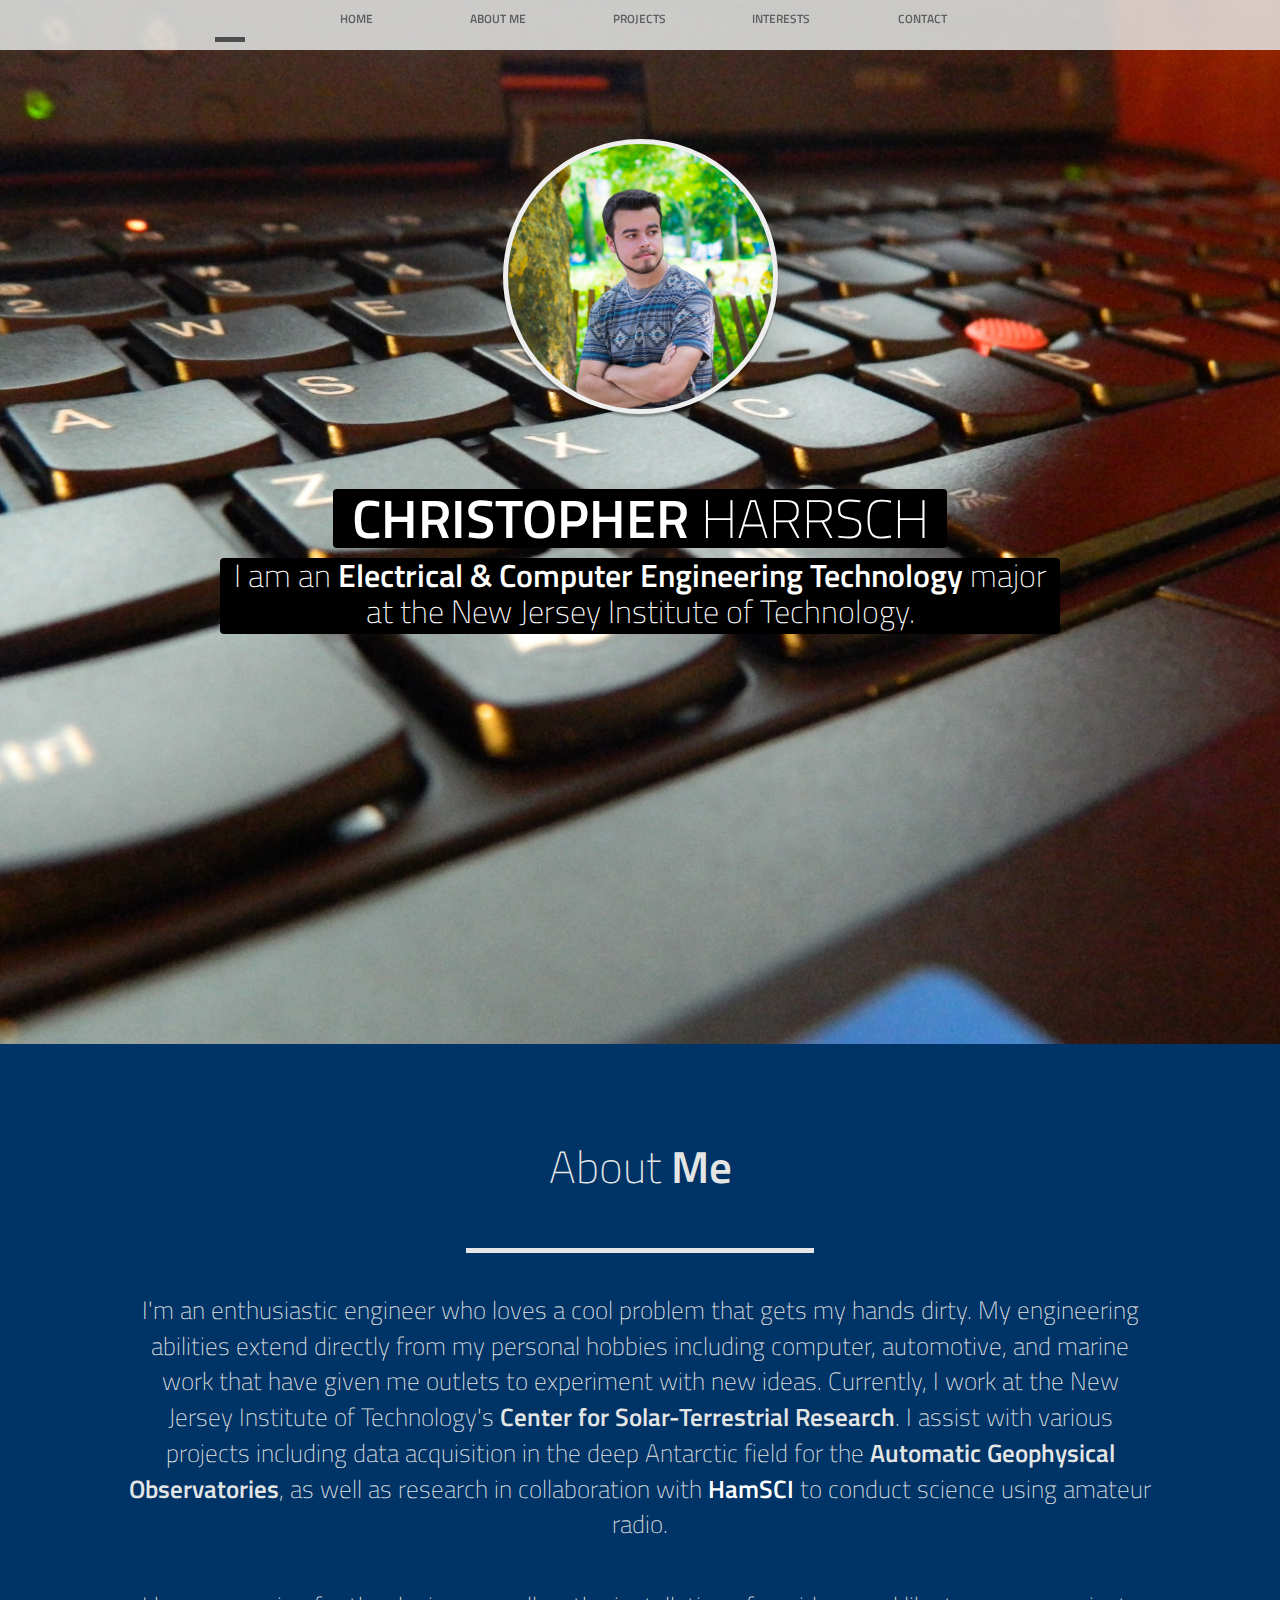
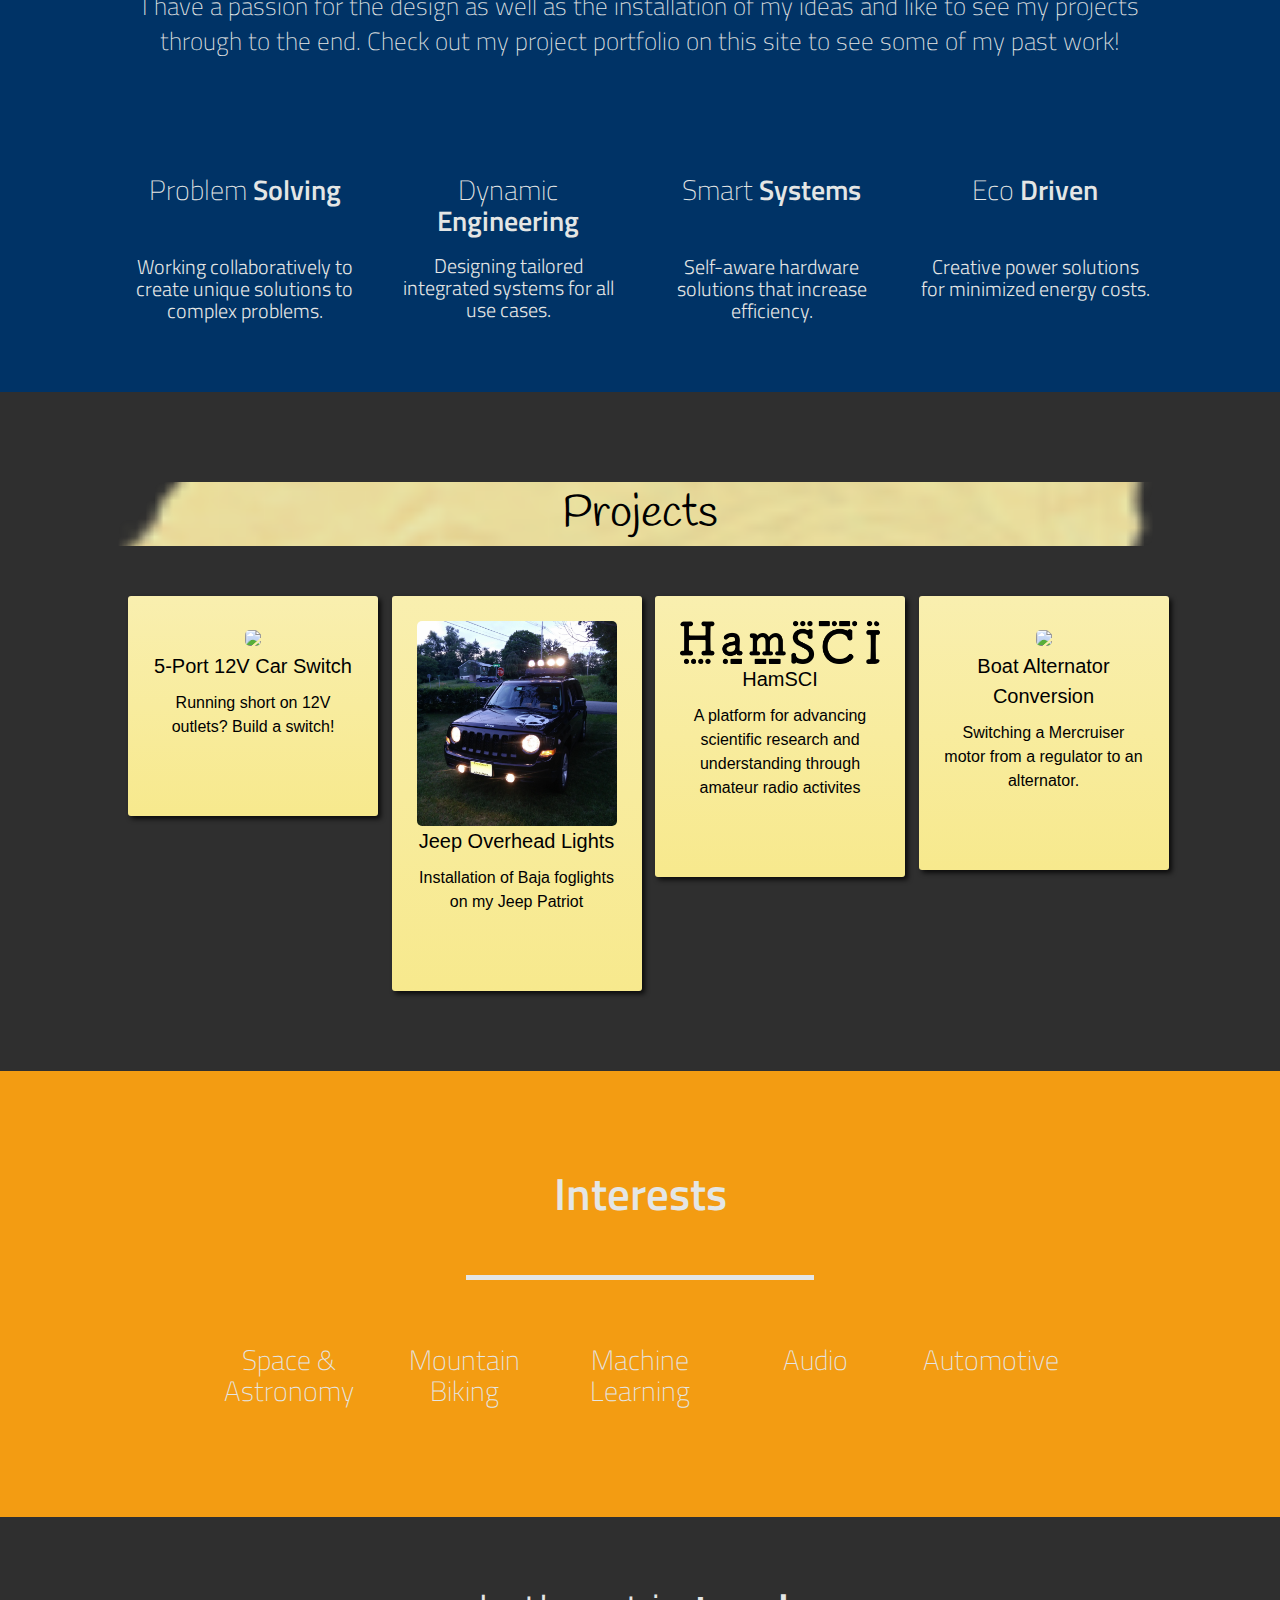
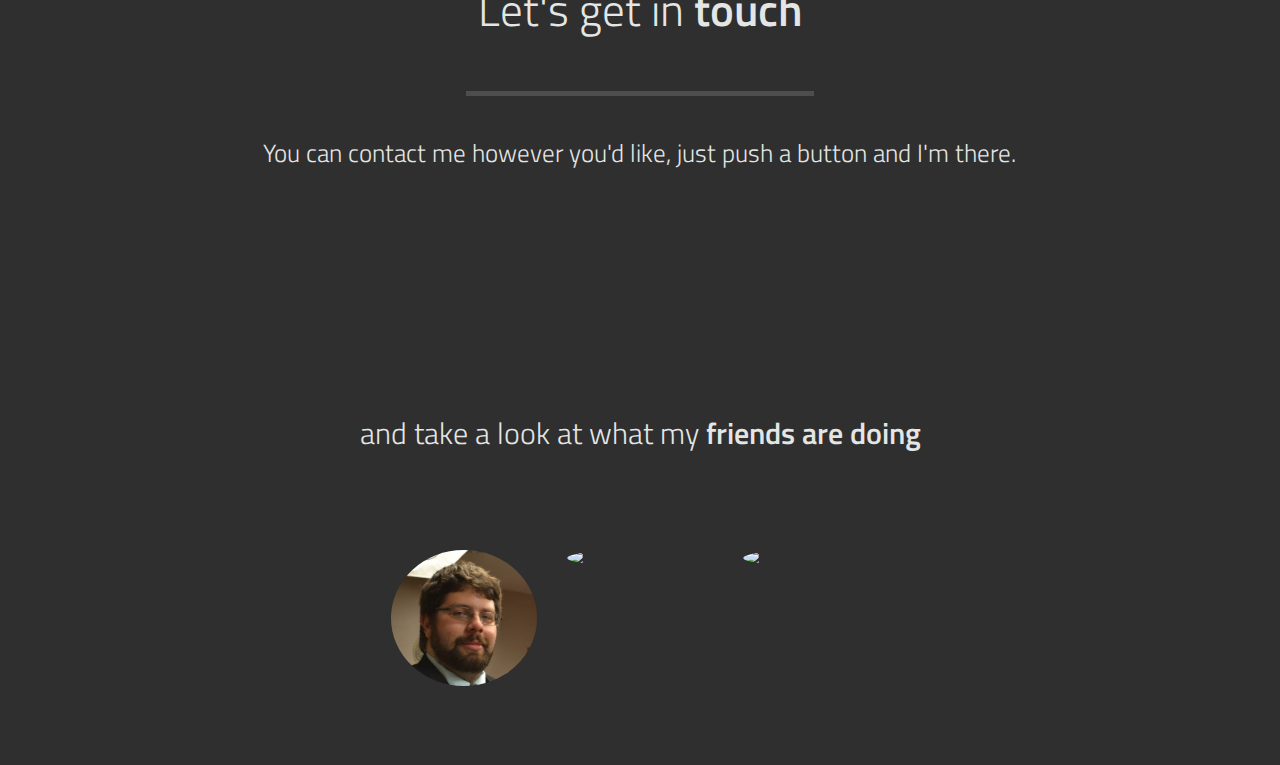
==== commit 131e8c7d: "Layout. Fixed some columns." ====
--- a/index.html
+++ b/index.html
@@ -295,11 +295,7 @@
 					<div class="col-sm-1 hidden-sm">&nbsp;</div>
 				</div><!-- /row -->
 				<div id="contact-row-4" class="row">
-					<div class="col-sm-1 hidden-sm">&nbsp;</div>
-					<div class="col-12 col-sm-2 with-hover-text">
-						<p><a target="_blank" href="#"><i class="fa fa-phone fa-5x"></i></a></p>
-						<span class="hover-text font-light ">Dinner first!</span></a>
-					</div><!-- /col12 -->
+					<div class="col-sm-2">&nbsp;</div>
 					<div class="col-12 col-sm-2 with-hover-text">
 						<p><a href="mailto:chris@harrsch.net"><i class="fa fa-envelope fa-5x"></i></a></p>
 						<span class="hover-text font-light ">cjh9@njit.edu</span></a>
@@ -315,8 +311,7 @@
 					<div class="col-12 col-sm-2 with-hover-text">
 						<p><a target="_blank" href="https://twitter.com/dschris"><i class="fa fa-twitter fa-5x"></i></a></p>
 						<span class="hover-text font-light ">@DSChris</span></a>
-					</div><!-- /col12 -->
-					<div class="col-sm-1 hidden-sm">&nbsp;</div>
+					</div><!-- /col12 -->	
 				</div><!-- /row -->
 			</div><!-- /container -->
 
@@ -327,6 +322,7 @@
 				</div><!-- /row -->
 				<div id="contact-row-4" class="row">
 					<div class="col-sm-2">&nbsp;</div>
+					<div class="col-sm-1 hidden-sm">&nbsp;</div>
 					<div class="col-12 col-sm-2 with-hover-text">
 						<p><a target="_blank" href="https://parrinello.me"><img src="images/friends/joeprofile.jpg"></a></p>
 						<span class="hover-text font-light ">Joe Parrinello</span></a>
